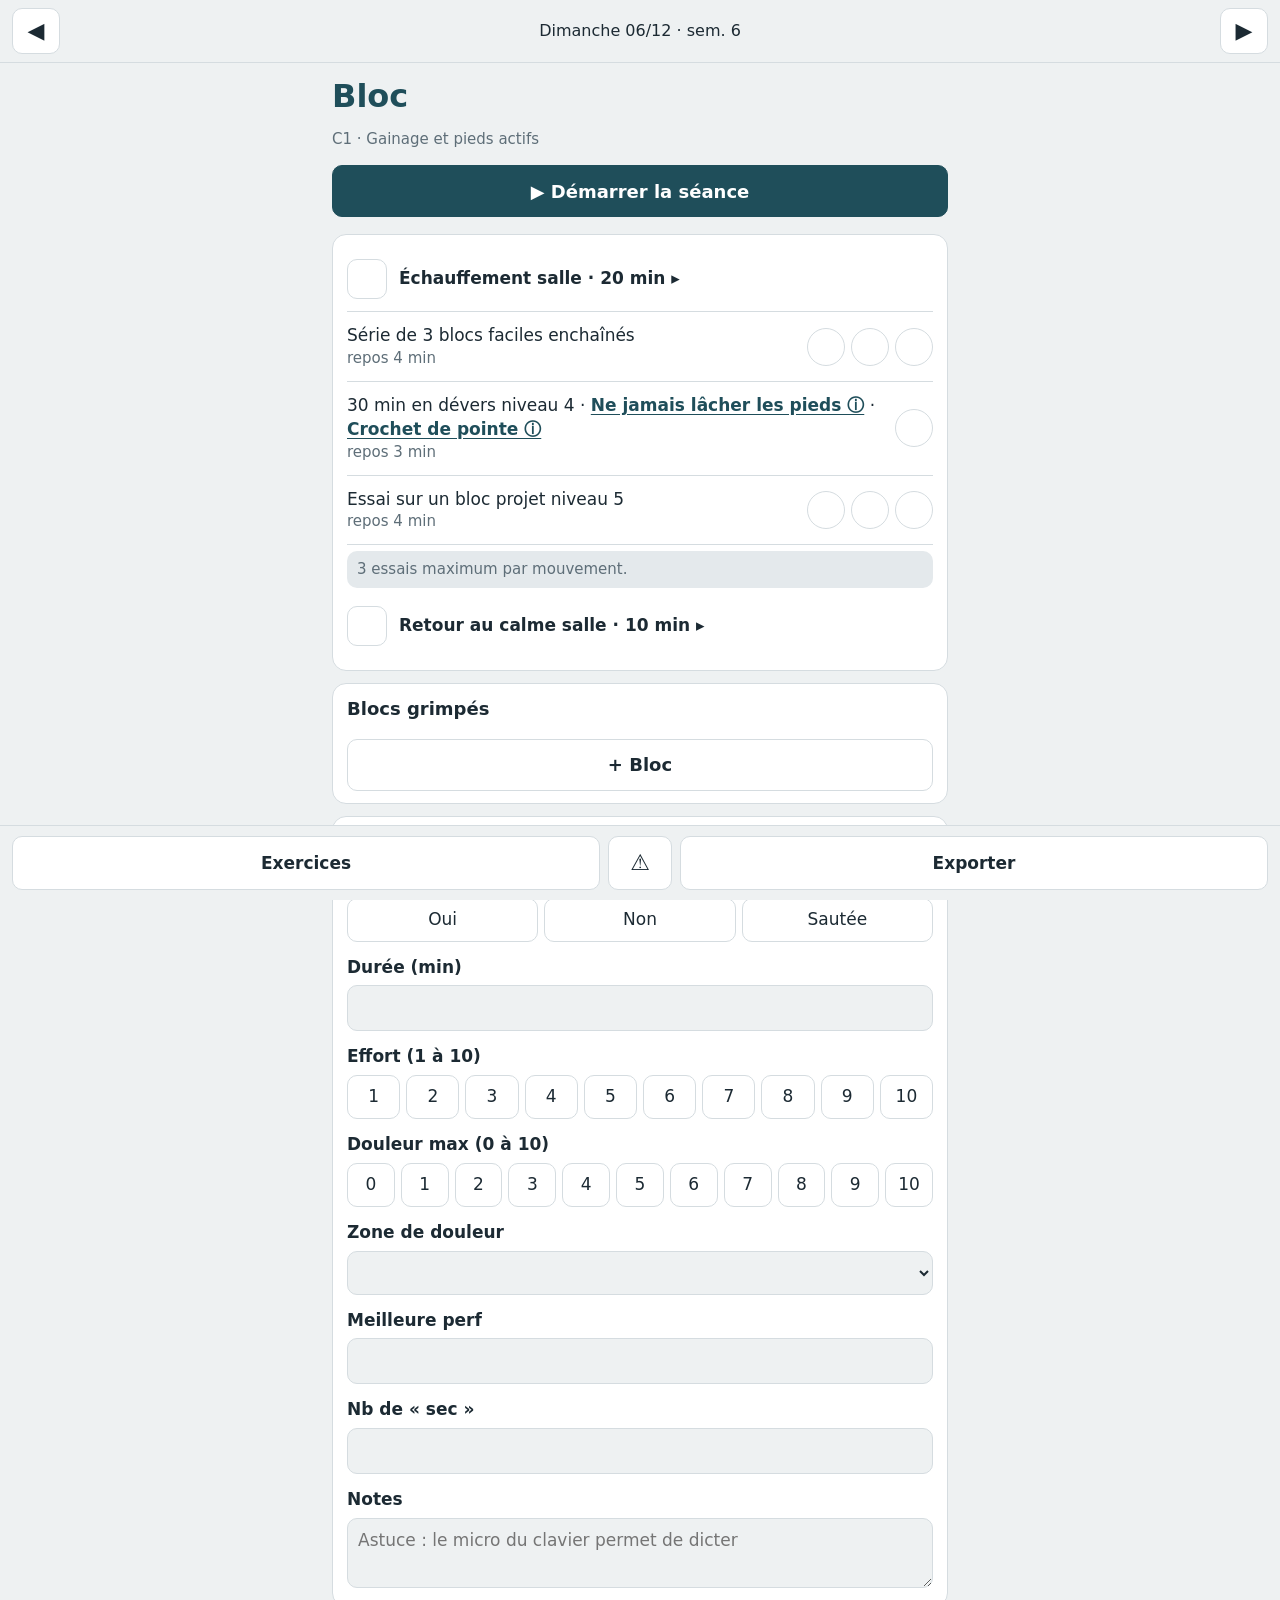
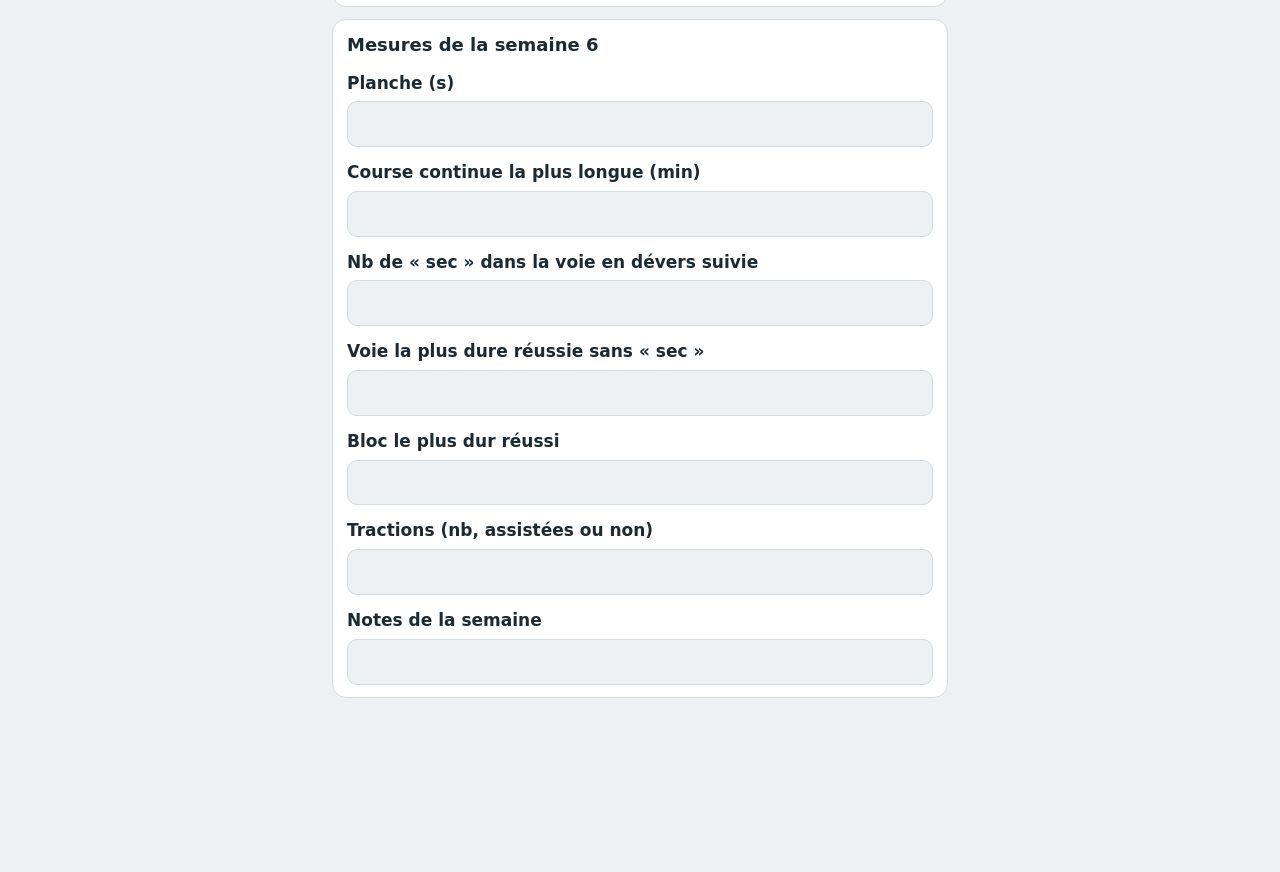
==== index.html @ aac0de54 "Add files via upload" ====
<!DOCTYPE html>
<html lang="fr">
<head>
<meta charset="utf-8">
<meta name="viewport" content="width=device-width, initial-scale=1, viewport-fit=cover">
<meta name="apple-mobile-web-app-capable" content="yes">
<meta name="apple-mobile-web-app-status-bar-style" content="default">
<meta name="apple-mobile-web-app-title" content="Escalade">
<title>Escalade</title>
<style>
/* ================= Couleurs (modifiables ici) ================= */
:root {
  --fond:#EEF1F2; --carte:#FFFFFF; --texte:#1C2A33; --doux:#5E6E78;
  --marque:#1F4E5A;   /* bleu-vert de l'Excel */
  --prise:#F2C200;    /* jaune « prise » : ce qui est fait */
  --alerte:#C0392B; --orange:#D9822B; --bord:#D5DCE0; --info:#E4E9EC;
}
@media (prefers-color-scheme: dark) {
  :root { --fond:#141B20; --carte:#1E282F; --texte:#E6ECEF; --doux:#9AAAB3;
          --marque:#6FB3C2; --bord:#33424B; --info:#26323A; }
}
* { box-sizing:border-box; -webkit-tap-highlight-color:transparent; }
body { margin:0; font-family:-apple-system, system-ui, sans-serif; font-size:17px; line-height:1.4;
       background:var(--fond); color:var(--texte);
       padding:env(safe-area-inset-top) 0 calc(150px + env(safe-area-inset-bottom)); }
button { font:inherit; color:var(--texte); background:var(--carte); border:1px solid var(--bord); border-radius:10px; }
header { position:sticky; top:0; z-index:5; background:var(--fond); display:flex; align-items:center; gap:8px;
         padding:8px 12px; border-bottom:1px solid var(--bord); }
header button { font-size:22px; width:48px; height:46px; }
#titre-date { flex:1; border:none; background:none; font-size:16px; }
main { padding:12px; max-width:640px; margin:auto; }
h1 { font-size:32px; line-height:1.1; margin:4px 0 2px; color:var(--marque); }
h2 { font-size:18px; margin:0 0 8px; }
.phase, .petit { color:var(--doux); font-size:15px; }
.carte { background:var(--carte); border:1px solid var(--bord); border-radius:14px; padding:12px 14px; margin-bottom:12px; }
.gros { width:100%; height:52px; font-weight:700; font-size:18px; }
.gros.go { background:var(--marque); color:#fff; border-color:var(--marque); }

/* ---- Lignes de la séance ---- */
.ligne { display:flex; gap:12px; align-items:center; padding:12px 0; border-bottom:1px solid var(--bord); }
.ligne:last-child { border-bottom:none; }
.ligne .txt { flex:1; }
.ligne.finie .txt { color:var(--doux); }
.ligne.info { display:block; background:var(--info); border:none; border-radius:10px; padding:8px 10px; margin:6px 0; font-size:15px; color:var(--doux); }
.case { width:40px; height:40px; flex:none; font-size:22px; font-weight:700; color:transparent; }
.case.ok, .rond.ok { background:var(--prise); border-color:var(--prise); color:#1C2A33; }
.ronds { display:flex; flex-wrap:wrap; gap:6px; justify-content:flex-end; max-width:50%; }
.rond { width:38px; height:38px; border-radius:50%; flex:none; }
.lien { border:none; background:none; padding:0; text-align:left; font-weight:600; color:var(--texte); }
.exo { border:none; background:none; padding:0; color:var(--marque); font-weight:600; text-decoration:underline; text-underline-offset:3px; }
.explic, .detail { background:var(--info); border-radius:10px; padding:8px 10px; margin-top:8px; font-size:15px; }
.compteur { display:flex; gap:8px; align-items:center; }
.compteur button { width:48px; height:44px; font-size:22px; }
.compteur input, .compteur span { text-align:center; width:70px; }

/* ---- Champs ---- */
label.champ { display:block; font-weight:600; margin:14px 0 6px; }
input[type=text], input[type=number], select, textarea {
  width:100%; font:inherit; padding:10px; border-radius:10px; border:1px solid var(--bord); background:var(--fond); color:var(--texte); }
textarea { min-height:70px; }
.choix { display:flex; flex-wrap:wrap; gap:6px; }
.choix button { min-width:44px; height:44px; flex:1 0 44px; padding:0 8px; }
button.choisi { background:var(--prise); border-color:var(--prise); color:#1C2A33; font-weight:700; }
.alerte { color:#fff; background:var(--alerte); border-radius:10px; padding:10px; margin-top:10px; }
.voie { display:flex; justify-content:space-between; align-items:center; padding:8px 0; border-bottom:1px solid var(--bord); }
.voie button { width:40px; height:36px; }

/* ---- Minuteur et barre du bas ---- */
#minuteur { position:fixed; left:12px; right:12px; bottom:calc(76px + env(safe-area-inset-bottom)); z-index:6;
            display:none; align-items:center; gap:8px; padding:8px 10px; border-radius:14px;
            background:var(--marque); color:#fff; font-weight:700; }
#minuteur span { flex:1; font-size:24px; font-variant-numeric:tabular-nums; }
#minuteur button { height:42px; padding:0 12px; }
#minuteur.fini { background:var(--prise); color:#1C2A33; }
nav { position:fixed; bottom:0; left:0; right:0; z-index:6; display:flex; gap:8px;
      padding:10px 12px calc(10px + env(safe-area-inset-bottom)); background:var(--fond); border-top:1px solid var(--bord); }
nav button { flex:1; height:54px; font-weight:600; line-height:1.1; }
nav small { display:block; font-weight:400; font-size:12px; color:var(--doux); }
nav small.retard { color:var(--orange); font-weight:700; }
#btn-douleur { flex:0 0 64px; font-size:22px; }

/* ---- Fenêtre douleur ---- */
#fond-modal { position:fixed; inset:0; z-index:10; background:rgba(0,0,0,.45); display:none; align-items:flex-end; }
#fond-modal .carte { width:100%; margin:0; border-radius:16px 16px 0 0; padding-bottom:calc(16px + env(safe-area-inset-bottom)); max-height:85vh; overflow:auto; }
.cat { color:var(--marque); font-size:20px; margin:18px 0 4px; }
details { border-bottom:1px solid var(--bord); padding:10px 0; }
summary { font-weight:600; }
</style>
</head>
<body>

<header>
  <button id="prec" aria-label="Séance précédente">◀</button>
  <button id="titre-date" title="Revenir à aujourd'hui"></button>
  <button id="suiv" aria-label="Séance suivante">▶</button>
</header>

<main id="ecran"></main>

<div id="minuteur"><span id="minuteur-temps"></span>
  <button id="minuteur-plus">+30 s</button><button id="minuteur-stop">Stop</button></div>

<nav>
  <button id="btn-vue">Exercices</button>
  <button id="btn-douleur" aria-label="Signaler une douleur">⚠</button>
  <button id="btn-export">Exporter<small id="info-export"></small></button>
</nav>

<div id="fond-modal"><div class="carte" id="modal"></div></div>

<script src="data.js"></script>
<script>
// =====================================================================
// RÉGLAGES (modifiables)
// =====================================================================
const REPOS_DEFAUT = { Voie: 300, Bloc: 180, Maison: 90 };          // secondes, si la ligne n'indique rien
const COTATIONS = { Voie: ["3","4","4c","5a","5b","5c","6a","6b","6c"],
                    Bloc: ["2","3","4","5","6","7"] };
const JOURS = ["Lundi","Mardi","Mercredi","Jeudi","Vendredi","Samedi","Dimanche"];

// =====================================================================
// OUTILS
// =====================================================================
const $ = id => document.getElementById(id);
const esc = t => String(t ?? "").replace(/&/g,"&amp;").replace(/</g,"&lt;").replace(/"/g,"&quot;");
const vide = v => v === undefined || v === null || v === "";

function dateSeance(s) {   // date de début + (semaine - 1) × 7 jours + jour
  const d = new Date(DATE_DEBUT + "T12:00:00");
  d.setDate(d.getDate() + (s.semaine - 1) * 7 + JOURS.indexOf(s.jour));
  return d;
}
const cle = s => `seance-${s.semaine}-${s.jour}-${s.activite}`;
const lire = s => JSON.parse(localStorage.getItem(cle(s)) || "{}");
const ecrire = (s, d) => localStorage.setItem(cle(s), JSON.stringify(d));
const lireMesures = sem => JSON.parse(localStorage.getItem("mesures-" + sem) || "{}");
const ecrireMesures = (sem, m) => localStorage.setItem("mesures-" + sem, JSON.stringify(m));

function indexAujourdhui() {   // séance du jour, sinon la prochaine
  const auj = new Date(); auj.setHours(0,0,0,0);
  const i = SEANCES.findIndex(s => dateSeance(s) >= auj);
  return i === -1 ? SEANCES.length - 1 : i;
}

// Découpe le contenu : une ligne = un élément (voir l'onglet Mode d'emploi de l'Excel)
function analyser(contenu) {
  return contenu.split("\n").map(l => l.trim()).filter(Boolean).map(l => {
    if (l.startsWith(">")) return { type: "routine", nom: l.slice(1).trim() };
    if (l.startsWith("!")) return { type: "info", texte: l.slice(1).trim() };
    let n = 1, repos = null;
    const m = l.match(/^(\d+)\s*[×x]\s*/);
    if (m) { n = Number(m[1]); l = l.slice(m[0].length); }
    const r = l.match(/\(repos\s+(\d+)\s*(min|s)\)/);
    if (r) { repos = Number(r[1]) * (r[2] === "min" ? 60 : 1); l = l.replace(r[0], "").trim(); }
    return { type: "action", texte: l, n, repos };
  });
}

// Remplace « Nom d'exercice » par un lien vers son explication
function lier(texte, i) {
  return esc(texte).replace(/«\s*(.+?)\s*»/g, (tout, nom) => {
    const k = EXERCICES.findIndex(x => x.nom.toLowerCase() === nom.toLowerCase());
    return k === -1 ? tout : `<button class="exo" data-exo="${k}" data-ligne="${i}">${esc(EXERCICES[k].nom)} ⓘ</button>`;
  });
}

// =====================================================================
// RELEVÉ VOIE PAR VOIE : valeurs calculées automatiquement
// =====================================================================
const rang = (act, cot) => COTATIONS[act].indexOf(cot);
function autoPerf(d, act) {           // voie ou bloc le plus dur réussi
  const ok = (d.voies || []).filter(v => v.res === "Enchaînée" || v.res === "Réussi");
  if (!ok.length) return "";
  ok.sort((a, b) => rang(act, b.cot) - rang(act, a.cot) || (b.profil === "Dévers") - (a.profil === "Dévers"));
  return ok[0].cot + (ok[0].profil === "Dévers" ? " dévers" : "");
}
function autoSec(d) {                 // nb de « sec » sur la voie en dévers la plus dure
  const dev = (d.voies || []).filter(v => v.profil === "Dévers" && v.res !== "Pas finie");
  if (!dev.length) return "";
  const max = Math.max(...dev.map(v => rang("Voie", v.cot)));
  return Math.min(...dev.filter(v => rang("Voie", v.cot) === max).map(v => v.res === "Enchaînée" ? 0 : v.sec));
}
const perfFinale = (d, act) => vide(d.perf) ? (COTATIONS[act] ? autoPerf(d, act) : "") : d.perf;
const secFinal = d => vide(d.sec) ? autoSec(d) : d.sec;

// =====================================================================
// ÉTAT DE L'ÉCRAN
// =====================================================================
let index = indexAujourdhui();
let vue = "seance";
let ouverts = new Set();      // explications et détails dépliés
let formVoie = null;          // formulaire « + Voie » en cours
let formDouleur = null;       // fenêtre douleur en cours

// =====================================================================
// ÉCRAN SÉANCE
// =====================================================================
function afficherSeance() {
  const s = SEANCES[index], d = lire(s), act = s.activite;
  $("titre-date").textContent =
    `${s.jour} ${dateSeance(s).toLocaleDateString("fr-BE", {day:"2-digit", month:"2-digit"})} · sem. ${s.semaine}`;
  const elements = analyser(s.contenu);
  let h = `<h1>${esc(act)}</h1><p class="phase">${esc(s.phase)}</p>`;

  // --- Démarrer / Terminer ---
  if (!d.debut) h += `<button class="gros go" data-action="demarrer">▶ Démarrer la séance</button><p></p>`;
  else if (!d.fin) h += `<div class="carte"><b>En cours</b> · <span id="chrono">${minutes(d.debut)} min</span>
                         <p></p><button class="gros go" data-action="terminer">■ Terminer la séance</button></div>`;
  else h += `<p class="petit">Terminée · ${d.duree} min · <button class="lien" data-action="reprendre">reprendre</button></p>`;

  // --- Programme ---
  h += `<div class="carte">`;
  elements.forEach((e, i) => {
    if (e.type === "info") h += `<div class="ligne info">${lier(e.texte, i)}${explication(i)}</div>`;
    if (e.type === "routine") {
      const ok = (d.routines || {})[i];
      const etapes = ROUTINES.filter(r => r.routine === e.nom);
      const durees = etapes.map(r => r.duree).filter(x => x && x !== "—");
      const total = durees.every(x => /^\d+ min$/.test(x)) ? durees.reduce((t, x) => t + parseInt(x), 0) + " min" : durees.join(" + ");
      const duree = durees.length ? total : "";
      h += `<div class="ligne ${ok ? "finie" : ""}">
              <button class="case ${ok ? "ok" : ""}" data-routine="${i}">✓</button>
              <div class="txt"><button class="lien" data-detail="${i}">${esc(e.nom)}${duree ? " · " + esc(duree) : ""} ▸</button>
              ${ouverts.has("d" + i) ? `<div class="detail">${etapes.map(r =>
                  `<p><b>${esc(r.etape)}</b>${r.duree && r.duree !== "—" ? " (" + esc(r.duree) + ")" : ""} : ${esc(r.quoi)}</p>`).join("")}</div>` : ""}
              </div></div>`;
    }
    if (e.type === "action") {
      const c = (d.compteurs || {})[i] || 0;
      const repos = e.repos ?? REPOS_DEFAUT[act] ?? 0;
      const marques = e.n <= 10
        ? Array.from({length: e.n}, (_, k) => `<button class="rond ${k < c ? "ok" : ""}" data-rond="${i}" data-k="${k}">${k < c ? "✓" : ""}</button>`).join("")
        : `<div class="compteur"><button data-cpt="${i}" data-pas="-1">−</button><span>${c}/${e.n}</span><button data-cpt="${i}" data-pas="1">+</button></div>`;
      h += `<div class="ligne ${c >= e.n ? "finie" : ""}" data-action-ligne="${i}">
              <div class="txt">${lier(e.texte, i)}${repos ? `<div class="petit">repos ${duree(repos)}</div>` : ""}${explication(i)}</div>
              <div class="ronds">${marques}</div></div>`;
    }
  });
  h += `</div>`;

  // --- Relevé voie par voie (voie et bloc) ---
  if (COTATIONS[act]) h += carteVoies(d, act);

  // --- Fin de séance ---
  h += carteBilan(d, act);

  // --- Mesures de la semaine (sur la dernière séance de la semaine) ---
  const derniere = SEANCES.map(x => x.semaine).lastIndexOf(s.semaine);
  if (derniere === index) h += carteMesures(s.semaine);

  $("ecran").innerHTML = h;
}

const minutes = debut => Math.round((Date.now() - debut) / 60000);
const duree = sec => sec >= 60 ? `${Math.round(sec / 6) / 10} min`.replace(".", ",") : `${sec} s`;
function explication(i) {
  const k = [...ouverts].find(o => o.startsWith(`e${i}-`));
  if (!k) return "";
  const x = EXERCICES[Number(k.split("-")[1])];
  return `<div class="explic"><b>${esc(x.nom)}</b> : ${esc(x.comment)}<br><span class="petit">${esc(x.cle)}</span></div>`;
}

function carteVoies(d, act) {
  const mot = act === "Voie" ? "voie" : "bloc";
  let h = `<div class="carte"><h2>${act === "Voie" ? "Voies" : "Blocs"} grimpé${act === "Voie" ? "e" : ""}s</h2>`;
  (d.voies || []).forEach((v, k) => {
    const res = v.res === "Avec sec" ? `${v.sec} « sec »` : v.res;
    h += `<div class="voie"><span><b>${esc(v.cot)}</b> · ${v.profil} · ${res}</span><button data-suppr="${k}">✕</button></div>`;
  });
  if (!formVoie) return h + `<p></p><button class="gros" data-form="ouvrir">+ ${mot[0].toUpperCase() + mot.slice(1)}</button></div>`;
  const f = formVoie;
  const choix = (champ, liste) => `<div class="choix">${liste.map(v =>
      `<button data-form="${champ}" data-valeur="${v}" class="${f[champ] === v ? "choisi" : ""}">${v}</button>`).join("")}</div>`;
  h += `<label class="champ">Cotation</label>${choix("cot", COTATIONS[act])}
        <label class="champ">Profil</label>${choix("profil", ["Vertical", "Dévers"])}
        <label class="champ">Résultat</label>${choix("res", act === "Voie" ? ["Enchaînée", "Avec sec", "Pas finie"] : ["Réussi", "Pas réussi"])}
        ${f.res === "Avec sec" ? `<label class="champ">Nombre de « sec »</label><div class="compteur">
           <button data-form="sec" data-pas="-1">−</button><span>${f.sec}</span><button data-form="sec" data-pas="1">+</button></div>` : ""}
        <p></p><div class="choix"><button data-form="annuler">Annuler</button>
        <button data-form="ajouter" class="choisi" ${f.cot && f.res ? "" : "disabled"}>Ajouter</button></div></div>`;
  return h;
}

function carteBilan(d, act) {
  const bouton = (champ, v) => `<button data-valeur="${v}" class="${String(d[champ]) === String(v) ? "choisi" : ""}">${v}</button>`;
  const serie = (a, b) => Array.from({length: b - a + 1}, (_, k) => a + k);
  const ap = COTATIONS[act] ? autoPerf(d, act) : "", as = autoSec(d);
  return `<div class="carte" id="bilan"><h2>Fin de séance</h2>
    <label class="champ">Fait ?</label>
    <div class="choix" data-champ="fait">${["Oui","Non","Sautée"].map(v => bouton("fait", v)).join("")}</div>
    <label class="champ">Durée (min)</label>
    <input type="number" inputmode="numeric" data-champ="duree" value="${esc(d.duree)}">
    <label class="champ">Effort (1 à 10)</label>
    <div class="choix" data-champ="effort">${serie(1,10).map(v => bouton("effort", v)).join("")}</div>
    <label class="champ">Douleur max (0 à 10)</label>
    ${(d.douleurs || []).length ? `<p class="petit">Signalé : ${d.douleurs.map(x => `${esc(x.zone)} ${x.niv} (${x.heure})`).join(", ")}</p>` : ""}
    <div class="choix" data-champ="douleur">${serie(0,10).map(v => bouton("douleur", v)).join("")}</div>
    ${Number(d.douleur) >= 5 ? `<div class="alerte">Douleur à 5 ou plus : arrête l'exercice. Repos, glace, et consulte si ça dure.</div>` : ""}
    <label class="champ">Zone de douleur</label>
    <select data-champ="zone"><option value=""></option>${ZONES.map(z => `<option ${d.zone === z ? "selected" : ""}>${esc(z)}</option>`).join("")}</select>
    <label class="champ">Meilleure perf</label>
    <input type="text" data-champ="perf" value="${esc(d.perf)}" placeholder="${ap ? "Auto : " + esc(ap) : ""}">
    <label class="champ">Nb de « sec »</label>
    <input type="number" inputmode="numeric" data-champ="sec" value="${esc(d.sec)}" placeholder="${as !== "" ? "Auto : " + as : ""}">
    <label class="champ">Notes</label>
    <textarea data-champ="notes" placeholder="Astuce : le micro du clavier permet de dicter">${esc(d.notes)}</textarea></div>`;
}

// Valeurs automatiques de la semaine, à partir des relevés voie par voie
function autoSemaine(sem) {
  const voies = [], blocs = [];
  SEANCES.forEach(s => { if (s.semaine !== sem) return;
    const d = lire(s); if (s.activite === "Voie") voies.push(d); if (s.activite === "Bloc") blocs.push(d); });
  const meilleur = (liste, act, filtre) => {
    const ok = liste.flatMap(d => d.voies || []).filter(filtre);
    if (!ok.length) return "";
    ok.sort((a, b) => rang(act, b.cot) - rang(act, a.cot)); return ok[0].cot + (ok[0].profil === "Dévers" ? " dévers" : "");
  };
  const secs = voies.map(autoSec).filter(x => x !== "");
  return { sec: secs.length ? Math.min(...secs) : "",
           voie: meilleur(voies, "Voie", v => v.res === "Enchaînée"),
           bloc: meilleur(blocs, "Bloc", v => v.res === "Réussi") };
}
const CHAMPS_MESURES = [["planche","Planche (s)","number"],["course","Course continue la plus longue (min)","number"],
  ["sec","Nb de « sec » dans la voie en dévers suivie","number"],["voie","Voie la plus dure réussie sans « sec »","text"],
  ["bloc","Bloc le plus dur réussi","text"],["tractions","Tractions (nb, assistées ou non)","text"],["notes","Notes de la semaine","text"]];
function carteMesures(sem) {
  const m = lireMesures(sem), a = autoSemaine(sem);
  return `<div class="carte"><h2>Mesures de la semaine ${sem}</h2>` + CHAMPS_MESURES.map(([c, lab, type]) =>
    `<label class="champ">${lab}</label><input type="${type}" ${type === "number" ? 'inputmode="numeric"' : ""}
      data-mesure="${c}" value="${esc(m[c])}" placeholder="${!vide(a[c]) ? "Auto : " + esc(a[c]) : ""}">`).join("") + `</div>`;
}

// =====================================================================
// ACTIONS SUR L'ÉCRAN SÉANCE (un seul écouteur pour tous les boutons)
// =====================================================================
function modifier(fn) { const s = SEANCES[index], d = lire(s); fn(d); ecrire(s, d); afficher(false); }

$("ecran").addEventListener("click", e => {
  const b = e.target.closest("button"), t = b ? b.dataset : {};
  if (b && t.exo !== undefined) {                                   // explication : 1 appui ouvre, 2e ferme
    const k = `e${t.ligne}-${t.exo}`, etaitOuvert = ouverts.has(k);
    [...ouverts].filter(o => o.startsWith(`e${t.ligne}-`)).forEach(o => ouverts.delete(o));
    if (!etaitOuvert) ouverts.add(k);
    return afficher(false);
  }
  if (b && t.detail !== undefined) { ouverts.has("d" + t.detail) ? ouverts.delete("d" + t.detail) : ouverts.add("d" + t.detail); return afficher(false); }
  if (b && t.routine !== undefined) return modifier(d => { d.routines = d.routines || {}; d.routines[t.routine] = !d.routines[t.routine]; });
  if (b && t.rond !== undefined) return compter(Number(t.rond), Number(t.k) < ((lire(SEANCES[index]).compteurs || {})[t.rond] || 0) ? Number(t.k) : Number(t.k) + 1);
  if (b && t.cpt !== undefined) return compter(Number(t.cpt), ((lire(SEANCES[index]).compteurs || {})[t.cpt] || 0) + Number(t.pas));
  if (b && t.action === "demarrer") { modifier(d => { d.debut = Date.now(); delete d.fin; }); return garderEcran(); }
  if (b && t.action === "terminer") {
    modifier(d => { d.fin = Date.now(); d.duree = Math.max(1, Math.round((d.fin - d.debut) / 60000)); d.fait = "Oui"; });
    libererEcran(); return $("bilan").scrollIntoView({behavior: "smooth"});
  }
  if (b && t.action === "reprendre") { modifier(d => { delete d.fin; }); return garderEcran(); }
  if (b && t.form) return actionFormVoie(t);
  if (b && t.suppr !== undefined) { if (confirm("Supprimer cette ligne ?")) modifier(d => d.voies.splice(Number(t.suppr), 1)); return; }
  if (b && t.valeur !== undefined && b.parentElement.dataset.champ) {             // Fait / Effort / Douleur
    const champ = b.parentElement.dataset.champ, v = isNaN(t.valeur) ? t.valeur : Number(t.valeur);
    return modifier(d => { d[champ] = d[champ] === v ? null : v; });             // 2e appui = effacer
  }
  // Appui n'importe où sur une ligne d'action = un passage de plus
  const ligne = e.target.closest("[data-action-ligne]");
  if (ligne && !b) { const i = Number(ligne.dataset.actionLigne); compter(i, ((lire(SEANCES[index]).compteurs || {})[i] || 0) + 1); }
});

function compter(i, nouveau) {
  const s = SEANCES[index], e = analyser(s.contenu)[i];
  const avant = (lire(s).compteurs || {})[i] || 0;
  nouveau = Math.max(0, Math.min(e.n, nouveau));
  modifier(d => { d.compteurs = d.compteurs || {}; d.compteurs[i] = nouveau; });
  const repos = e.repos ?? REPOS_DEFAUT[s.activite] ?? 0;
  if (nouveau > avant && repos > 0) lancerRepos(repos);                         // minuteur automatique
}

function actionFormVoie(t) {
  const act = SEANCES[index].activite;
  if (t.form === "ouvrir") { const der = (lire(SEANCES[index]).voies || []).slice(-1)[0];
    formVoie = { cot: der ? der.cot : "", profil: der ? der.profil : "Vertical", res: "", sec: 1 }; }
  else if (t.form === "annuler") formVoie = null;
  else if (t.form === "sec") formVoie.sec = Math.max(1, formVoie.sec + Number(t.pas));
  else if (t.form === "ajouter") {
    const v = { ...formVoie }; if (v.res !== "Avec sec") delete v.sec;
    formVoie = null; return modifier(d => { d.voies = d.voies || []; d.voies.push(v); });
  } else formVoie[t.form] = t.valeur;
  afficher(false);
}

// Champs texte et nombres : enregistrés pendant la frappe
function surSaisie(e) {
  const t = e.target, val = t.type === "number" && t.value !== "" ? Number(t.value) : t.value;
  if (t.dataset.champ) { const s = SEANCES[index], d = lire(s); d[t.dataset.champ] = val; ecrire(s, d); }
  if (t.dataset.mesure) { const sem = SEANCES[index].semaine, m = lireMesures(sem); m[t.dataset.mesure] = val; ecrireMesures(sem, m); }
}
$("ecran").addEventListener("input", surSaisie);
$("ecran").addEventListener("change", surSaisie);

// =====================================================================
// MINUTEUR DE REPOS
// =====================================================================
let finRepos = 0, tic = null, audio = null;
document.addEventListener("pointerdown", () => {           // l'iPhone n'autorise le son qu'après un appui
  if (!audio) { try { audio = new AudioContext(); } catch {} }
  if (audio && audio.state === "suspended") audio.resume();
}, true);
function bip() {
  if (!audio) return;
  [0, .3, .6].forEach(t => { const o = audio.createOscillator(), g = audio.createGain();
    o.frequency.value = 880; o.connect(g); g.connect(audio.destination);
    g.gain.setValueAtTime(.3, audio.currentTime + t); o.start(audio.currentTime + t); o.stop(audio.currentTime + t + .18); });
}
function lancerRepos(sec) { finRepos = Date.now() + sec * 1000; clearInterval(tic); tic = setInterval(majRepos, 250); majRepos(); }
function majRepos() {
  const m = $("minuteur"), reste = Math.ceil((finRepos - Date.now()) / 1000);
  m.style.display = "flex";
  if (reste > 0) { m.classList.remove("fini");
    $("minuteur-temps").textContent = `Repos ${Math.floor(reste / 60)}:${String(reste % 60).padStart(2, "0")}`; return; }
  clearInterval(tic); bip(); m.classList.add("fini"); $("minuteur-temps").textContent = "Repos terminé ✓";
  setTimeout(() => { if (Date.now() >= finRepos) m.style.display = "none"; }, 5000);
}
$("minuteur-plus").onclick = () => { finRepos = Math.max(finRepos, Date.now()) + 30000; clearInterval(tic); tic = setInterval(majRepos, 250); majRepos(); };
$("minuteur-stop").onclick = () => { clearInterval(tic); finRepos = 0; $("minuteur").style.display = "none"; };

// Écran allumé pendant une séance démarrée (si l'iPhone le permet)
let verrou = null;
async function garderEcran() { try { verrou = await navigator.wakeLock.request("screen"); } catch {} }
function libererEcran() { if (verrou) verrou.release(); verrou = null; }
document.addEventListener("visibilitychange", () => {
  const d = lire(SEANCES[index]);
  if (document.visibilityState === "visible" && d.debut && !d.fin) garderEcran();
});
setInterval(() => { const c = $("chrono"), d = lire(SEANCES[index]); if (c && d.debut) c.textContent = minutes(d.debut) + " min"; }, 20000);

// =====================================================================
// SIGNALER UNE DOULEUR (bouton ⚠)
// =====================================================================
function afficherDouleur() {
  const f = formDouleur;
  const choix = (champ, liste) => `<div class="choix">${liste.map(v =>
      `<button data-d="${champ}" data-valeur="${v}" class="${String(f[champ]) === String(v) ? "choisi" : ""}">${v}</button>`).join("")}</div>`;
  $("modal").innerHTML = `<h2>Signaler une douleur</h2><p class="petit">Séance : ${esc(SEANCES[index].jour)} ${esc(SEANCES[index].activite)}</p>
    <label class="champ">Zone</label>${choix("zone", ZONES.filter(z => z !== "Aucune"))}
    <label class="champ">Niveau</label>${choix("niv", Array.from({length: 10}, (_, k) => k + 1))}
    ${f.niv >= 5 ? `<div class="alerte">5 ou plus : arrête l'exercice maintenant.</div>` : ""}
    <p></p><div class="choix"><button data-d="annuler">Annuler</button>
    <button data-d="ok" class="choisi" ${f.zone && f.niv ? "" : "disabled"}>Enregistrer</button></div>`;
  $("fond-modal").style.display = "flex";
}
$("btn-douleur").onclick = () => { formDouleur = {}; afficherDouleur(); };
$("modal").addEventListener("click", e => {
  const b = e.target.closest("button"); if (!b) return;
  const t = b.dataset;
  if (t.d === "annuler") { $("fond-modal").style.display = "none"; return; }
  if (t.d === "ok") {
    const { zone, niv } = formDouleur;
    $("fond-modal").style.display = "none";
    return modifier(d => {
      d.douleurs = d.douleurs || [];
      d.douleurs.push({ zone, niv, heure: new Date().toLocaleTimeString("fr-BE", {hour: "2-digit", minute: "2-digit"}) });
      if (niv >= (Number(d.douleur) || 0)) { d.douleur = niv; d.zone = zone; }      // garde la plus forte
    });
  }
  formDouleur[t.d] = isNaN(t.valeur) ? t.valeur : Number(t.valeur);
  afficherDouleur();
});

// =====================================================================
// ÉCRAN EXERCICES (+ sauvegarde)
// =====================================================================
function afficherExercices() {
  $("titre-date").textContent = "Exercices et routines";
  let h = "", cat = "";
  for (const r of ROUTINES) {
    if (r.routine !== cat) { cat = r.routine; h += `<h2 class="cat">${esc(cat)}</h2>`; }
    h += `<details><summary>${esc(r.etape)}${r.duree ? " · " + esc(r.duree) : ""}</summary><p>${esc(r.quoi)}</p></details>`;
  }
  for (const x of EXERCICES) {
    if (x.categorie !== cat) { cat = x.categorie; h += `<h2 class="cat">${esc(cat)}</h2>`; }
    h += `<details><summary>${esc(x.nom)}</summary><p>${esc(x.comment)}</p>
          <p class="petit">${esc(x.cle)}${x.depuis ? " · à partir de : " + esc(x.depuis) : ""}</p></details>`;
  }
  $("ecran").innerHTML = `<div class="carte">${h}</div>
    <div class="carte"><h2>Sauvegarde</h2>
    <p class="petit">Pour récupérer tes saisies (nouveau téléphone, app réinstallée) : choisis un fichier
    <b>sauvegarde-escalade-….json</b> créé par Exporter.</p>
    <button class="gros" onclick="$('fichier').click()">Restaurer une sauvegarde</button>
    <input type="file" id="fichier" accept=".json,application/json" hidden></div>`;
  $("fichier").onchange = restaurer;
}

// =====================================================================
// EXPORT : journal (Excel H à O), mesures (Excel C à I) et sauvegarde complète
// =====================================================================
function exporter() {
  const champ = v => typeof v === "number" ? v : `"${String(v ?? "").replace(/"/g, '""')}"`;
  const csv = lignes => "\uFEFF" + lignes.map(l => l.map(champ).join(";")).join("\r\n");
  const journal = [["Semaine","Jour","Activité","Fait ?","Durée (min)","Effort (1-10)","Douleur max (0-10)",
                    "Zone de douleur","Meilleure perf","Nb de « sec »","Notes"]];
  SEANCES.forEach(s => {
    const d = lire(s);
    const notes = [d.notes,
      (d.voies || []).length ? "Relevé : " + d.voies.map(v => `${v.cot} ${v.profil === "Dévers" ? "D" : "V"} ${v.res === "Avec sec" ? v.sec + " sec" : v.res}`).join(", ") : "",
      (d.douleurs || []).length ? "Douleurs : " + d.douleurs.map(x => `${x.zone} ${x.niv} (${x.heure})`).join(", ") : ""
    ].filter(Boolean).join(" | ");
    journal.push([s.semaine, s.jour, s.activite, d.fait, d.duree, d.effort, d.douleur, d.zone, perfFinale(d, s.activite), secFinal(d), notes]);
  });
  const derniere = Math.max(...SEANCES.map(s => s.semaine));
  const mesures = [["Semaine", ...CHAMPS_MESURES.map(c => c[1])]];
  for (let sem = 1; sem <= derniere; sem++) {
    const m = lireMesures(sem), a = autoSemaine(sem);
    mesures.push([sem, ...CHAMPS_MESURES.map(([c]) => vide(m[c]) ? (a[c] ?? "") : m[c])]);
  }
  const sauvegarde = {};
  Object.keys(localStorage).filter(k => /^(seance|mesures)-/.test(k)).forEach(k => sauvegarde[k] = localStorage.getItem(k));

  const jour = new Date().toISOString().slice(0, 10);
  const fichiers = [new File([csv(journal)], `journal-escalade-${jour}.csv`, {type: "text/csv"}),
                    new File([csv(mesures)], `mesures-escalade-${jour}.csv`, {type: "text/csv"}),
                    new File([JSON.stringify(sauvegarde)], `sauvegarde-escalade-${jour}.json`, {type: "application/json"})];
  localStorage.setItem("dernier-export", Date.now());
  infoExport();
  if (navigator.canShare && navigator.canShare({files: fichiers})) navigator.share({files: fichiers}).catch(() => {});
  else fichiers.forEach(f => { const a = document.createElement("a"); a.href = URL.createObjectURL(f); a.download = f.name; a.click(); });
}

function restaurer(e) {
  const f = e.target.files[0]; if (!f) return;
  f.text().then(t => {
    const donnees = JSON.parse(t);
    if (!confirm(`Restaurer ${Object.keys(donnees).length} éléments ? Les saisies actuelles de ces séances seront remplacées.`)) return;
    Object.entries(donnees).forEach(([k, v]) => localStorage.setItem(k, v));
    alert("Sauvegarde restaurée."); vue = "seance"; afficher();
  }).catch(() => alert("Ce fichier n'est pas une sauvegarde valide."));
}

// Rappel : depuis quand le dernier export ?
function infoExport() {
  const t = Number(localStorage.getItem("dernier-export")), el = $("info-export");
  const saisies = Object.keys(localStorage).some(k => k.startsWith("seance-"));
  const jours = t ? Math.floor((Date.now() - t) / 86400000) : null;
  el.textContent = t ? (jours === 0 ? "aujourd'hui" : `il y a ${jours} j`) : (saisies ? "jamais" : "");
  el.className = saisies && (!t || jours > 7) ? "retard" : "";
}

// =====================================================================
// NAVIGATION
// =====================================================================
function afficher(enHaut = true) {
  vue === "seance" ? afficherSeance() : afficherExercices();
  $("btn-vue").textContent = vue === "seance" ? "Exercices" : "Séance";
  infoExport();
  if (enHaut) window.scrollTo(0, 0);
}
const changer = i => { vue = "seance"; index = i; ouverts = new Set(); formVoie = null; afficher(); };
$("prec").onclick = () => changer(Math.max(0, index - 1));
$("suiv").onclick = () => changer(Math.min(SEANCES.length - 1, index + 1));
$("titre-date").onclick = () => changer(indexAujourdhui());
$("btn-vue").onclick = () => { vue = vue === "seance" ? "exercices" : "seance"; afficher(); };
$("btn-export").onclick = exporter;
afficher();

if ("serviceWorker" in navigator) navigator.serviceWorker.register("sw.js");   // hors connexion
</script>
</body>
</html>
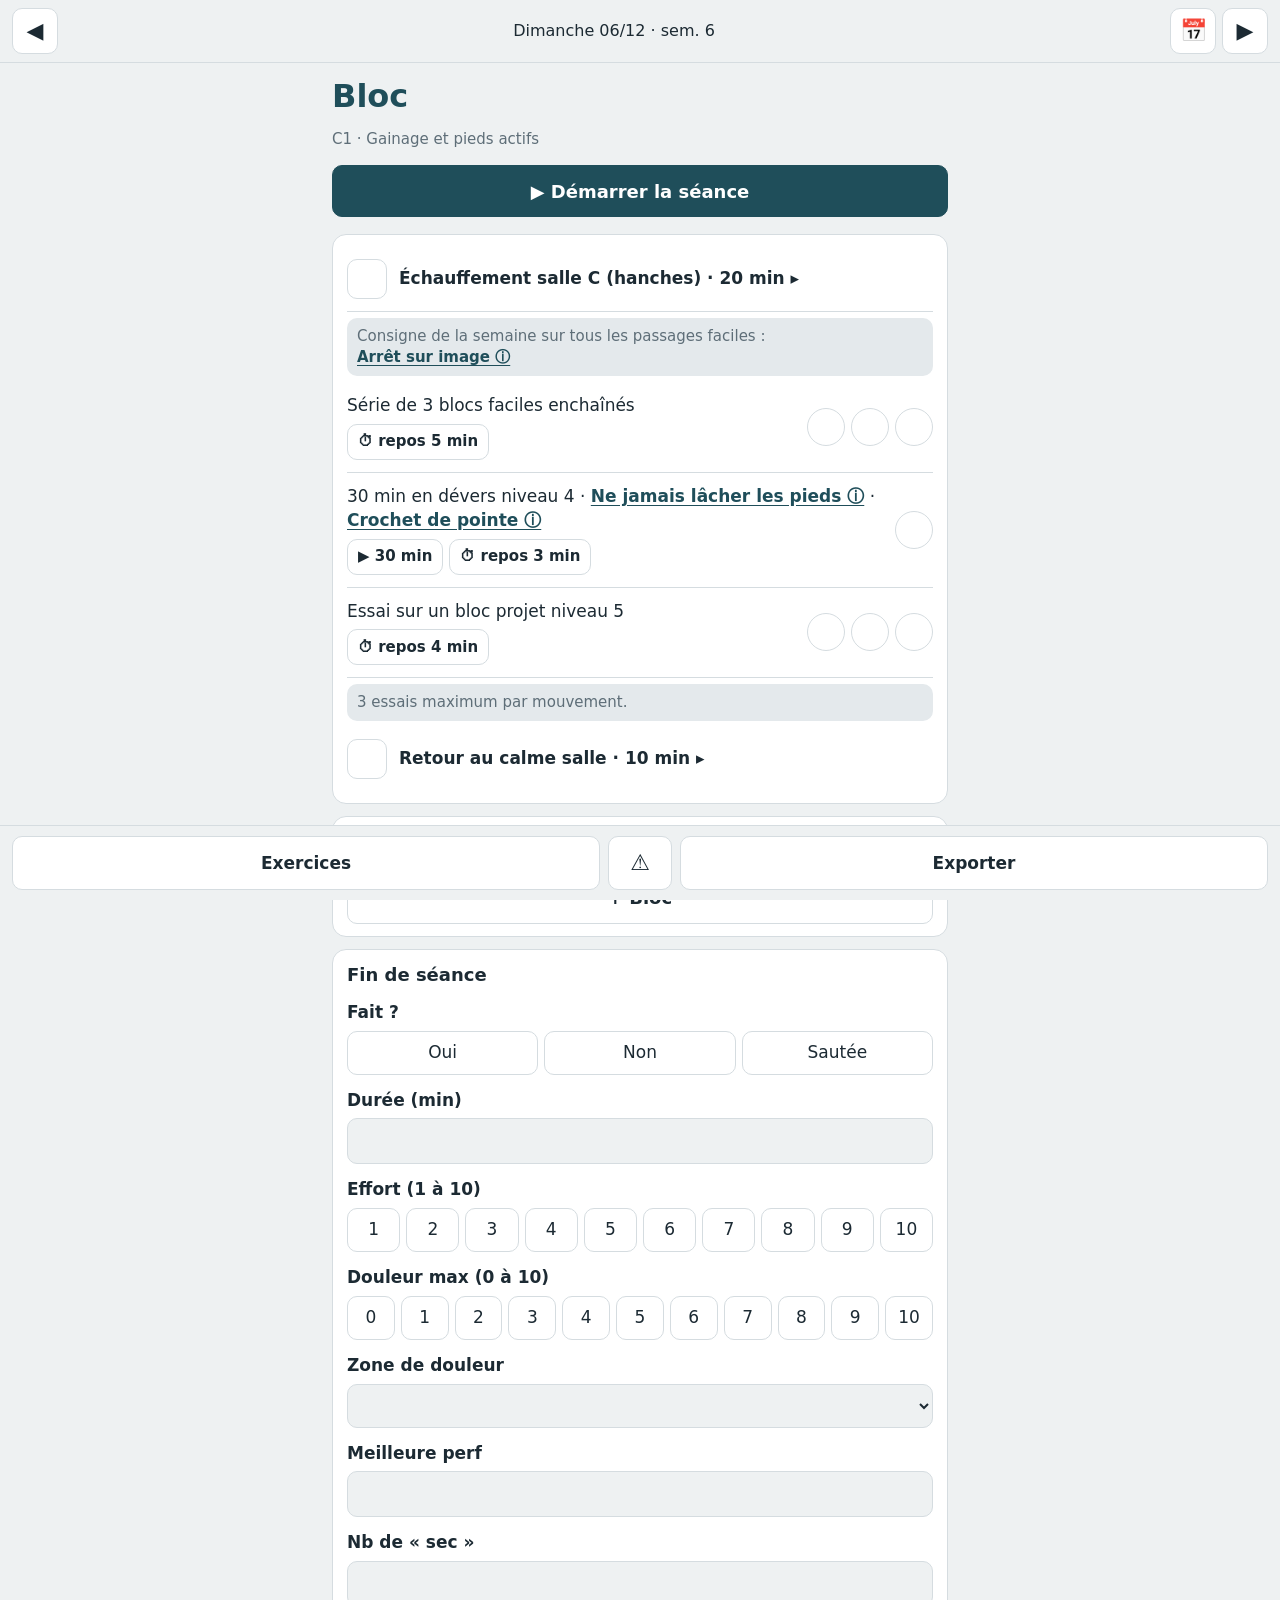
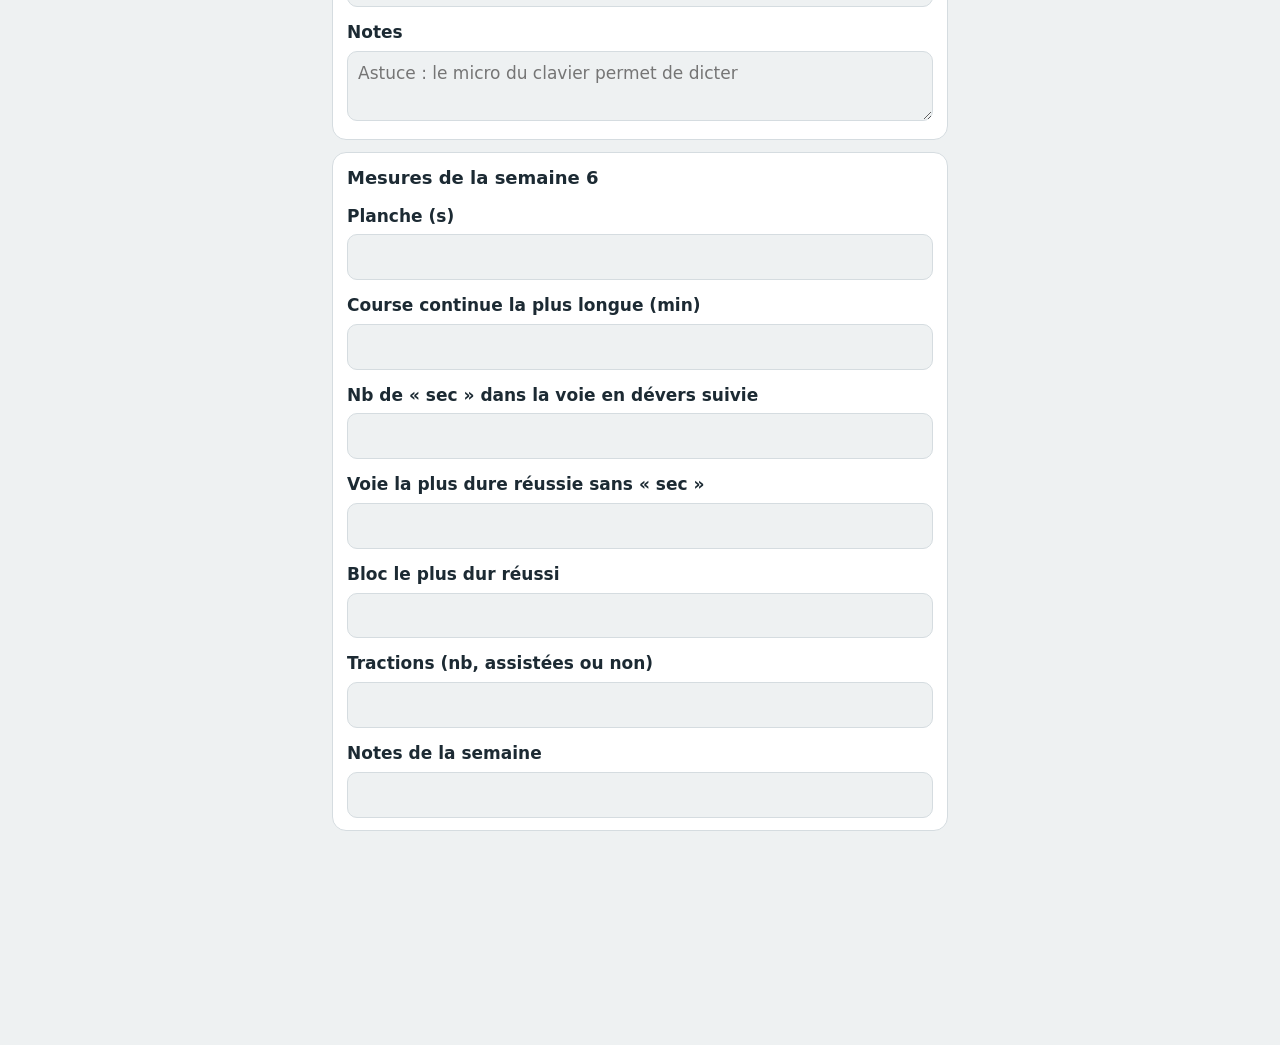
==== commit b4d0b629: "Add files via upload" ====
--- a/index.html
+++ b/index.html
@@ -7,98 +7,37 @@
 <meta name="apple-mobile-web-app-status-bar-style" content="default">
 <meta name="apple-mobile-web-app-title" content="Escalade">
 <title>Escalade</title>
-<style>
-/* ================= Couleurs (modifiables ici) ================= */
-:root {
-  --fond:#EEF1F2; --carte:#FFFFFF; --texte:#1C2A33; --doux:#5E6E78;
-  --marque:#1F4E5A;   /* bleu-vert de l'Excel */
-  --prise:#F2C200;    /* jaune « prise » : ce qui est fait */
-  --alerte:#C0392B; --orange:#D9822B; --bord:#D5DCE0; --info:#E4E9EC;
-}
-@media (prefers-color-scheme: dark) {
-  :root { --fond:#141B20; --carte:#1E282F; --texte:#E6ECEF; --doux:#9AAAB3;
-          --marque:#6FB3C2; --bord:#33424B; --info:#26323A; }
-}
-* { box-sizing:border-box; -webkit-tap-highlight-color:transparent; }
-body { margin:0; font-family:-apple-system, system-ui, sans-serif; font-size:17px; line-height:1.4;
-       background:var(--fond); color:var(--texte);
-       padding:env(safe-area-inset-top) 0 calc(150px + env(safe-area-inset-bottom)); }
-button { font:inherit; color:var(--texte); background:var(--carte); border:1px solid var(--bord); border-radius:10px; }
-header { position:sticky; top:0; z-index:5; background:var(--fond); display:flex; align-items:center; gap:8px;
-         padding:8px 12px; border-bottom:1px solid var(--bord); }
-header button { font-size:22px; width:48px; height:46px; }
-#titre-date { flex:1; border:none; background:none; font-size:16px; }
-main { padding:12px; max-width:640px; margin:auto; }
-h1 { font-size:32px; line-height:1.1; margin:4px 0 2px; color:var(--marque); }
-h2 { font-size:18px; margin:0 0 8px; }
-.phase, .petit { color:var(--doux); font-size:15px; }
-.carte { background:var(--carte); border:1px solid var(--bord); border-radius:14px; padding:12px 14px; margin-bottom:12px; }
-.gros { width:100%; height:52px; font-weight:700; font-size:18px; }
-.gros.go { background:var(--marque); color:#fff; border-color:var(--marque); }
-
-/* ---- Lignes de la séance ---- */
-.ligne { display:flex; gap:12px; align-items:center; padding:12px 0; border-bottom:1px solid var(--bord); }
-.ligne:last-child { border-bottom:none; }
-.ligne .txt { flex:1; }
-.ligne.finie .txt { color:var(--doux); }
-.ligne.info { display:block; background:var(--info); border:none; border-radius:10px; padding:8px 10px; margin:6px 0; font-size:15px; color:var(--doux); }
-.case { width:40px; height:40px; flex:none; font-size:22px; font-weight:700; color:transparent; }
-.case.ok, .rond.ok { background:var(--prise); border-color:var(--prise); color:#1C2A33; }
-.ronds { display:flex; flex-wrap:wrap; gap:6px; justify-content:flex-end; max-width:50%; }
-.rond { width:38px; height:38px; border-radius:50%; flex:none; }
-.lien { border:none; background:none; padding:0; text-align:left; font-weight:600; color:var(--texte); }
-.exo { border:none; background:none; padding:0; color:var(--marque); font-weight:600; text-decoration:underline; text-underline-offset:3px; }
-.explic, .detail { background:var(--info); border-radius:10px; padding:8px 10px; margin-top:8px; font-size:15px; }
-.compteur { display:flex; gap:8px; align-items:center; }
-.compteur button { width:48px; height:44px; font-size:22px; }
-.compteur input, .compteur span { text-align:center; width:70px; }
-
-/* ---- Champs ---- */
-label.champ { display:block; font-weight:600; margin:14px 0 6px; }
-input[type=text], input[type=number], select, textarea {
-  width:100%; font:inherit; padding:10px; border-radius:10px; border:1px solid var(--bord); background:var(--fond); color:var(--texte); }
-textarea { min-height:70px; }
-.choix { display:flex; flex-wrap:wrap; gap:6px; }
-.choix button { min-width:44px; height:44px; flex:1 0 44px; padding:0 8px; }
-button.choisi { background:var(--prise); border-color:var(--prise); color:#1C2A33; font-weight:700; }
-.alerte { color:#fff; background:var(--alerte); border-radius:10px; padding:10px; margin-top:10px; }
-.voie { display:flex; justify-content:space-between; align-items:center; padding:8px 0; border-bottom:1px solid var(--bord); }
-.voie button { width:40px; height:36px; }
-
-/* ---- Minuteur et barre du bas ---- */
-#minuteur { position:fixed; left:12px; right:12px; bottom:calc(76px + env(safe-area-inset-bottom)); z-index:6;
-            display:none; align-items:center; gap:8px; padding:8px 10px; border-radius:14px;
-            background:var(--marque); color:#fff; font-weight:700; }
-#minuteur span { flex:1; font-size:24px; font-variant-numeric:tabular-nums; }
-#minuteur button { height:42px; padding:0 12px; }
-#minuteur.fini { background:var(--prise); color:#1C2A33; }
-nav { position:fixed; bottom:0; left:0; right:0; z-index:6; display:flex; gap:8px;
-      padding:10px 12px calc(10px + env(safe-area-inset-bottom)); background:var(--fond); border-top:1px solid var(--bord); }
-nav button { flex:1; height:54px; font-weight:600; line-height:1.1; }
-nav small { display:block; font-weight:400; font-size:12px; color:var(--doux); }
-nav small.retard { color:var(--orange); font-weight:700; }
-#btn-douleur { flex:0 0 64px; font-size:22px; }
-
-/* ---- Fenêtre douleur ---- */
-#fond-modal { position:fixed; inset:0; z-index:10; background:rgba(0,0,0,.45); display:none; align-items:flex-end; }
-#fond-modal .carte { width:100%; margin:0; border-radius:16px 16px 0 0; padding-bottom:calc(16px + env(safe-area-inset-bottom)); max-height:85vh; overflow:auto; }
-.cat { color:var(--marque); font-size:20px; margin:18px 0 4px; }
-details { border-bottom:1px solid var(--bord); padding:10px 0; }
-summary { font-weight:600; }
-</style>
+<link rel="stylesheet" href="style.css">
 </head>
 <body>
 
+<!-- Bandeau affiché quand une nouvelle version est prête -->
+<div id="bandeau">Nouvelle version disponible · toucher pour mettre à jour</div>
+
 <header>
-  <button id="prec" aria-label="Séance précédente">◀</button>
-  <button id="titre-date" title="Revenir à aujourd'hui"></button>
-  <button id="suiv" aria-label="Séance suivante">▶</button>
+  <button id="prec" aria-label="Précédent">◀</button>
+  <button id="titre-date" aria-label="Voir la semaine"></button>
+  <button id="btn-semaine" aria-label="Vue Semaine">📅</button>
+  <button id="suiv" aria-label="Suivant">▶</button>
 </header>
 
 <main id="ecran"></main>
 
-<div id="minuteur"><span id="minuteur-temps"></span>
-  <button id="minuteur-plus">+30 s</button><button id="minuteur-stop">Stop</button></div>
+<!-- Minuteur : toucher le temps pour passer en plein écran -->
+<div id="minuteur">
+  <div id="mn-haut">
+    <svg id="mn-anneau" viewBox="0 0 64 64"><circle id="mn-fond" cx="32" cy="32" r="27"/><circle id="mn-arc" cx="32" cy="32" r="27"/></svg>
+    <div id="mn-textes"><div id="mn-temps"></div><div id="mn-label"></div><div id="mn-suivant"></div></div>
+  </div>
+  <div id="mn-ctrl">
+    <button data-mn="moins">−30</button>
+    <button data-mn="pause" id="mn-pause">❚❚</button>
+    <button data-mn="plus">+30</button>
+    <button data-mn="passer">Passer</button>
+    <button data-mn="son" id="mn-son">🔊</button>
+    <button data-mn="stop">✕</button>
+  </div>
+</div>
 
 <nav>
   <button id="btn-vue">Exercices</button>
@@ -109,458 +48,6 @@
 <div id="fond-modal"><div class="carte" id="modal"></div></div>
 
 <script src="data.js"></script>
-<script>
-// =====================================================================
-// RÉGLAGES (modifiables)
-// =====================================================================
-const REPOS_DEFAUT = { Voie: 300, Bloc: 180, Maison: 90 };          // secondes, si la ligne n'indique rien
-const COTATIONS = { Voie: ["3","4","4c","5a","5b","5c","6a","6b","6c"],
-                    Bloc: ["2","3","4","5","6","7"] };
-const JOURS = ["Lundi","Mardi","Mercredi","Jeudi","Vendredi","Samedi","Dimanche"];
-
-// =====================================================================
-// OUTILS
-// =====================================================================
-const $ = id => document.getElementById(id);
-const esc = t => String(t ?? "").replace(/&/g,"&amp;").replace(/</g,"&lt;").replace(/"/g,"&quot;");
-const vide = v => v === undefined || v === null || v === "";
-
-function dateSeance(s) {   // date de début + (semaine - 1) × 7 jours + jour
-  const d = new Date(DATE_DEBUT + "T12:00:00");
-  d.setDate(d.getDate() + (s.semaine - 1) * 7 + JOURS.indexOf(s.jour));
-  return d;
-}
-const cle = s => `seance-${s.semaine}-${s.jour}-${s.activite}`;
-const lire = s => JSON.parse(localStorage.getItem(cle(s)) || "{}");
-const ecrire = (s, d) => localStorage.setItem(cle(s), JSON.stringify(d));
-const lireMesures = sem => JSON.parse(localStorage.getItem("mesures-" + sem) || "{}");
-const ecrireMesures = (sem, m) => localStorage.setItem("mesures-" + sem, JSON.stringify(m));
-
-function indexAujourdhui() {   // séance du jour, sinon la prochaine
-  const auj = new Date(); auj.setHours(0,0,0,0);
-  const i = SEANCES.findIndex(s => dateSeance(s) >= auj);
-  return i === -1 ? SEANCES.length - 1 : i;
-}
-
-// Découpe le contenu : une ligne = un élément (voir l'onglet Mode d'emploi de l'Excel)
-function analyser(contenu) {
-  return contenu.split("\n").map(l => l.trim()).filter(Boolean).map(l => {
-    if (l.startsWith(">")) return { type: "routine", nom: l.slice(1).trim() };
-    if (l.startsWith("!")) return { type: "info", texte: l.slice(1).trim() };
-    let n = 1, repos = null;
-    const m = l.match(/^(\d+)\s*[×x]\s*/);
-    if (m) { n = Number(m[1]); l = l.slice(m[0].length); }
-    const r = l.match(/\(repos\s+(\d+)\s*(min|s)\)/);
-    if (r) { repos = Number(r[1]) * (r[2] === "min" ? 60 : 1); l = l.replace(r[0], "").trim(); }
-    return { type: "action", texte: l, n, repos };
-  });
-}
-
-// Remplace « Nom d'exercice » par un lien vers son explication
-function lier(texte, i) {
-  return esc(texte).replace(/«\s*(.+?)\s*»/g, (tout, nom) => {
-    const k = EXERCICES.findIndex(x => x.nom.toLowerCase() === nom.toLowerCase());
-    return k === -1 ? tout : `<button class="exo" data-exo="${k}" data-ligne="${i}">${esc(EXERCICES[k].nom)} ⓘ</button>`;
-  });
-}
-
-// =====================================================================
-// RELEVÉ VOIE PAR VOIE : valeurs calculées automatiquement
-// =====================================================================
-const rang = (act, cot) => COTATIONS[act].indexOf(cot);
-function autoPerf(d, act) {           // voie ou bloc le plus dur réussi
-  const ok = (d.voies || []).filter(v => v.res === "Enchaînée" || v.res === "Réussi");
-  if (!ok.length) return "";
-  ok.sort((a, b) => rang(act, b.cot) - rang(act, a.cot) || (b.profil === "Dévers") - (a.profil === "Dévers"));
-  return ok[0].cot + (ok[0].profil === "Dévers" ? " dévers" : "");
-}
-function autoSec(d) {                 // nb de « sec » sur la voie en dévers la plus dure
-  const dev = (d.voies || []).filter(v => v.profil === "Dévers" && v.res !== "Pas finie");
-  if (!dev.length) return "";
-  const max = Math.max(...dev.map(v => rang("Voie", v.cot)));
-  return Math.min(...dev.filter(v => rang("Voie", v.cot) === max).map(v => v.res === "Enchaînée" ? 0 : v.sec));
-}
-const perfFinale = (d, act) => vide(d.perf) ? (COTATIONS[act] ? autoPerf(d, act) : "") : d.perf;
-const secFinal = d => vide(d.sec) ? autoSec(d) : d.sec;
-
-// =====================================================================
-// ÉTAT DE L'ÉCRAN
-// =====================================================================
-let index = indexAujourdhui();
-let vue = "seance";
-let ouverts = new Set();      // explications et détails dépliés
-let formVoie = null;          // formulaire « + Voie » en cours
-let formDouleur = null;       // fenêtre douleur en cours
-
-// =====================================================================
-// ÉCRAN SÉANCE
-// =====================================================================
-function afficherSeance() {
-  const s = SEANCES[index], d = lire(s), act = s.activite;
-  $("titre-date").textContent =
-    `${s.jour} ${dateSeance(s).toLocaleDateString("fr-BE", {day:"2-digit", month:"2-digit"})} · sem. ${s.semaine}`;
-  const elements = analyser(s.contenu);
-  let h = `<h1>${esc(act)}</h1><p class="phase">${esc(s.phase)}</p>`;
-
-  // --- Démarrer / Terminer ---
-  if (!d.debut) h += `<button class="gros go" data-action="demarrer">▶ Démarrer la séance</button><p></p>`;
-  else if (!d.fin) h += `<div class="carte"><b>En cours</b> · <span id="chrono">${minutes(d.debut)} min</span>
-                         <p></p><button class="gros go" data-action="terminer">■ Terminer la séance</button></div>`;
-  else h += `<p class="petit">Terminée · ${d.duree} min · <button class="lien" data-action="reprendre">reprendre</button></p>`;
-
-  // --- Programme ---
-  h += `<div class="carte">`;
-  elements.forEach((e, i) => {
-    if (e.type === "info") h += `<div class="ligne info">${lier(e.texte, i)}${explication(i)}</div>`;
-    if (e.type === "routine") {
-      const ok = (d.routines || {})[i];
-      const etapes = ROUTINES.filter(r => r.routine === e.nom);
-      const durees = etapes.map(r => r.duree).filter(x => x && x !== "—");
-      const total = durees.every(x => /^\d+ min$/.test(x)) ? durees.reduce((t, x) => t + parseInt(x), 0) + " min" : durees.join(" + ");
-      const duree = durees.length ? total : "";
-      h += `<div class="ligne ${ok ? "finie" : ""}">
-              <button class="case ${ok ? "ok" : ""}" data-routine="${i}">✓</button>
-              <div class="txt"><button class="lien" data-detail="${i}">${esc(e.nom)}${duree ? " · " + esc(duree) : ""} ▸</button>
-              ${ouverts.has("d" + i) ? `<div class="detail">${etapes.map(r =>
-                  `<p><b>${esc(r.etape)}</b>${r.duree && r.duree !== "—" ? " (" + esc(r.duree) + ")" : ""} : ${esc(r.quoi)}</p>`).join("")}</div>` : ""}
-              </div></div>`;
-    }
-    if (e.type === "action") {
-      const c = (d.compteurs || {})[i] || 0;
-      const repos = e.repos ?? REPOS_DEFAUT[act] ?? 0;
-      const marques = e.n <= 10
-        ? Array.from({length: e.n}, (_, k) => `<button class="rond ${k < c ? "ok" : ""}" data-rond="${i}" data-k="${k}">${k < c ? "✓" : ""}</button>`).join("")
-        : `<div class="compteur"><button data-cpt="${i}" data-pas="-1">−</button><span>${c}/${e.n}</span><button data-cpt="${i}" data-pas="1">+</button></div>`;
-      h += `<div class="ligne ${c >= e.n ? "finie" : ""}" data-action-ligne="${i}">
-              <div class="txt">${lier(e.texte, i)}${repos ? `<div class="petit">repos ${duree(repos)}</div>` : ""}${explication(i)}</div>
-              <div class="ronds">${marques}</div></div>`;
-    }
-  });
-  h += `</div>`;
-
-  // --- Relevé voie par voie (voie et bloc) ---
-  if (COTATIONS[act]) h += carteVoies(d, act);
-
-  // --- Fin de séance ---
-  h += carteBilan(d, act);
-
-  // --- Mesures de la semaine (sur la dernière séance de la semaine) ---
-  const derniere = SEANCES.map(x => x.semaine).lastIndexOf(s.semaine);
-  if (derniere === index) h += carteMesures(s.semaine);
-
-  $("ecran").innerHTML = h;
-}
-
-const minutes = debut => Math.round((Date.now() - debut) / 60000);
-const duree = sec => sec >= 60 ? `${Math.round(sec / 6) / 10} min`.replace(".", ",") : `${sec} s`;
-function explication(i) {
-  const k = [...ouverts].find(o => o.startsWith(`e${i}-`));
-  if (!k) return "";
-  const x = EXERCICES[Number(k.split("-")[1])];
-  return `<div class="explic"><b>${esc(x.nom)}</b> : ${esc(x.comment)}<br><span class="petit">${esc(x.cle)}</span></div>`;
-}
-
-function carteVoies(d, act) {
-  const mot = act === "Voie" ? "voie" : "bloc";
-  let h = `<div class="carte"><h2>${act === "Voie" ? "Voies" : "Blocs"} grimpé${act === "Voie" ? "e" : ""}s</h2>`;
-  (d.voies || []).forEach((v, k) => {
-    const res = v.res === "Avec sec" ? `${v.sec} « sec »` : v.res;
-    h += `<div class="voie"><span><b>${esc(v.cot)}</b> · ${v.profil} · ${res}</span><button data-suppr="${k}">✕</button></div>`;
-  });
-  if (!formVoie) return h + `<p></p><button class="gros" data-form="ouvrir">+ ${mot[0].toUpperCase() + mot.slice(1)}</button></div>`;
-  const f = formVoie;
-  const choix = (champ, liste) => `<div class="choix">${liste.map(v =>
-      `<button data-form="${champ}" data-valeur="${v}" class="${f[champ] === v ? "choisi" : ""}">${v}</button>`).join("")}</div>`;
-  h += `<label class="champ">Cotation</label>${choix("cot", COTATIONS[act])}
-        <label class="champ">Profil</label>${choix("profil", ["Vertical", "Dévers"])}
-        <label class="champ">Résultat</label>${choix("res", act === "Voie" ? ["Enchaînée", "Avec sec", "Pas finie"] : ["Réussi", "Pas réussi"])}
-        ${f.res === "Avec sec" ? `<label class="champ">Nombre de « sec »</label><div class="compteur">
-           <button data-form="sec" data-pas="-1">−</button><span>${f.sec}</span><button data-form="sec" data-pas="1">+</button></div>` : ""}
-        <p></p><div class="choix"><button data-form="annuler">Annuler</button>
-        <button data-form="ajouter" class="choisi" ${f.cot && f.res ? "" : "disabled"}>Ajouter</button></div></div>`;
-  return h;
-}
-
-function carteBilan(d, act) {
-  const bouton = (champ, v) => `<button data-valeur="${v}" class="${String(d[champ]) === String(v) ? "choisi" : ""}">${v}</button>`;
-  const serie = (a, b) => Array.from({length: b - a + 1}, (_, k) => a + k);
-  const ap = COTATIONS[act] ? autoPerf(d, act) : "", as = autoSec(d);
-  return `<div class="carte" id="bilan"><h2>Fin de séance</h2>
-    <label class="champ">Fait ?</label>
-    <div class="choix" data-champ="fait">${["Oui","Non","Sautée"].map(v => bouton("fait", v)).join("")}</div>
-    <label class="champ">Durée (min)</label>
-    <input type="number" inputmode="numeric" data-champ="duree" value="${esc(d.duree)}">
-    <label class="champ">Effort (1 à 10)</label>
-    <div class="choix" data-champ="effort">${serie(1,10).map(v => bouton("effort", v)).join("")}</div>
-    <label class="champ">Douleur max (0 à 10)</label>
-    ${(d.douleurs || []).length ? `<p class="petit">Signalé : ${d.douleurs.map(x => `${esc(x.zone)} ${x.niv} (${x.heure})`).join(", ")}</p>` : ""}
-    <div class="choix" data-champ="douleur">${serie(0,10).map(v => bouton("douleur", v)).join("")}</div>
-    ${Number(d.douleur) >= 5 ? `<div class="alerte">Douleur à 5 ou plus : arrête l'exercice. Repos, glace, et consulte si ça dure.</div>` : ""}
-    <label class="champ">Zone de douleur</label>
-    <select data-champ="zone"><option value=""></option>${ZONES.map(z => `<option ${d.zone === z ? "selected" : ""}>${esc(z)}</option>`).join("")}</select>
-    <label class="champ">Meilleure perf</label>
-    <input type="text" data-champ="perf" value="${esc(d.perf)}" placeholder="${ap ? "Auto : " + esc(ap) : ""}">
-    <label class="champ">Nb de « sec »</label>
-    <input type="number" inputmode="numeric" data-champ="sec" value="${esc(d.sec)}" placeholder="${as !== "" ? "Auto : " + as : ""}">
-    <label class="champ">Notes</label>
-    <textarea data-champ="notes" placeholder="Astuce : le micro du clavier permet de dicter">${esc(d.notes)}</textarea></div>`;
-}
-
-// Valeurs automatiques de la semaine, à partir des relevés voie par voie
-function autoSemaine(sem) {
-  const voies = [], blocs = [];
-  SEANCES.forEach(s => { if (s.semaine !== sem) return;
-    const d = lire(s); if (s.activite === "Voie") voies.push(d); if (s.activite === "Bloc") blocs.push(d); });
-  const meilleur = (liste, act, filtre) => {
-    const ok = liste.flatMap(d => d.voies || []).filter(filtre);
-    if (!ok.length) return "";
-    ok.sort((a, b) => rang(act, b.cot) - rang(act, a.cot)); return ok[0].cot + (ok[0].profil === "Dévers" ? " dévers" : "");
-  };
-  const secs = voies.map(autoSec).filter(x => x !== "");
-  return { sec: secs.length ? Math.min(...secs) : "",
-           voie: meilleur(voies, "Voie", v => v.res === "Enchaînée"),
-           bloc: meilleur(blocs, "Bloc", v => v.res === "Réussi") };
-}
-const CHAMPS_MESURES = [["planche","Planche (s)","number"],["course","Course continue la plus longue (min)","number"],
-  ["sec","Nb de « sec » dans la voie en dévers suivie","number"],["voie","Voie la plus dure réussie sans « sec »","text"],
-  ["bloc","Bloc le plus dur réussi","text"],["tractions","Tractions (nb, assistées ou non)","text"],["notes","Notes de la semaine","text"]];
-function carteMesures(sem) {
-  const m = lireMesures(sem), a = autoSemaine(sem);
-  return `<div class="carte"><h2>Mesures de la semaine ${sem}</h2>` + CHAMPS_MESURES.map(([c, lab, type]) =>
-    `<label class="champ">${lab}</label><input type="${type}" ${type === "number" ? 'inputmode="numeric"' : ""}
-      data-mesure="${c}" value="${esc(m[c])}" placeholder="${!vide(a[c]) ? "Auto : " + esc(a[c]) : ""}">`).join("") + `</div>`;
-}
-
-// =====================================================================
-// ACTIONS SUR L'ÉCRAN SÉANCE (un seul écouteur pour tous les boutons)
-// =====================================================================
-function modifier(fn) { const s = SEANCES[index], d = lire(s); fn(d); ecrire(s, d); afficher(false); }
-
-$("ecran").addEventListener("click", e => {
-  const b = e.target.closest("button"), t = b ? b.dataset : {};
-  if (b && t.exo !== undefined) {                                   // explication : 1 appui ouvre, 2e ferme
-    const k = `e${t.ligne}-${t.exo}`, etaitOuvert = ouverts.has(k);
-    [...ouverts].filter(o => o.startsWith(`e${t.ligne}-`)).forEach(o => ouverts.delete(o));
-    if (!etaitOuvert) ouverts.add(k);
-    return afficher(false);
-  }
-  if (b && t.detail !== undefined) { ouverts.has("d" + t.detail) ? ouverts.delete("d" + t.detail) : ouverts.add("d" + t.detail); return afficher(false); }
-  if (b && t.routine !== undefined) return modifier(d => { d.routines = d.routines || {}; d.routines[t.routine] = !d.routines[t.routine]; });
-  if (b && t.rond !== undefined) return compter(Number(t.rond), Number(t.k) < ((lire(SEANCES[index]).compteurs || {})[t.rond] || 0) ? Number(t.k) : Number(t.k) + 1);
-  if (b && t.cpt !== undefined) return compter(Number(t.cpt), ((lire(SEANCES[index]).compteurs || {})[t.cpt] || 0) + Number(t.pas));
-  if (b && t.action === "demarrer") { modifier(d => { d.debut = Date.now(); delete d.fin; }); return garderEcran(); }
-  if (b && t.action === "terminer") {
-    modifier(d => { d.fin = Date.now(); d.duree = Math.max(1, Math.round((d.fin - d.debut) / 60000)); d.fait = "Oui"; });
-    libererEcran(); return $("bilan").scrollIntoView({behavior: "smooth"});
-  }
-  if (b && t.action === "reprendre") { modifier(d => { delete d.fin; }); return garderEcran(); }
-  if (b && t.form) return actionFormVoie(t);
-  if (b && t.suppr !== undefined) { if (confirm("Supprimer cette ligne ?")) modifier(d => d.voies.splice(Number(t.suppr), 1)); return; }
-  if (b && t.valeur !== undefined && b.parentElement.dataset.champ) {             // Fait / Effort / Douleur
-    const champ = b.parentElement.dataset.champ, v = isNaN(t.valeur) ? t.valeur : Number(t.valeur);
-    return modifier(d => { d[champ] = d[champ] === v ? null : v; });             // 2e appui = effacer
-  }
-  // Appui n'importe où sur une ligne d'action = un passage de plus
-  const ligne = e.target.closest("[data-action-ligne]");
-  if (ligne && !b) { const i = Number(ligne.dataset.actionLigne); compter(i, ((lire(SEANCES[index]).compteurs || {})[i] || 0) + 1); }
-});
-
-function compter(i, nouveau) {
-  const s = SEANCES[index], e = analyser(s.contenu)[i];
-  const avant = (lire(s).compteurs || {})[i] || 0;
-  nouveau = Math.max(0, Math.min(e.n, nouveau));
-  modifier(d => { d.compteurs = d.compteurs || {}; d.compteurs[i] = nouveau; });
-  const repos = e.repos ?? REPOS_DEFAUT[s.activite] ?? 0;
-  if (nouveau > avant && repos > 0) lancerRepos(repos);                         // minuteur automatique
-}
-
-function actionFormVoie(t) {
-  const act = SEANCES[index].activite;
-  if (t.form === "ouvrir") { const der = (lire(SEANCES[index]).voies || []).slice(-1)[0];
-    formVoie = { cot: der ? der.cot : "", profil: der ? der.profil : "Vertical", res: "", sec: 1 }; }
-  else if (t.form === "annuler") formVoie = null;
-  else if (t.form === "sec") formVoie.sec = Math.max(1, formVoie.sec + Number(t.pas));
-  else if (t.form === "ajouter") {
-    const v = { ...formVoie }; if (v.res !== "Avec sec") delete v.sec;
-    formVoie = null; return modifier(d => { d.voies = d.voies || []; d.voies.push(v); });
-  } else formVoie[t.form] = t.valeur;
-  afficher(false);
-}
-
-// Champs texte et nombres : enregistrés pendant la frappe
-function surSaisie(e) {
-  const t = e.target, val = t.type === "number" && t.value !== "" ? Number(t.value) : t.value;
-  if (t.dataset.champ) { const s = SEANCES[index], d = lire(s); d[t.dataset.champ] = val; ecrire(s, d); }
-  if (t.dataset.mesure) { const sem = SEANCES[index].semaine, m = lireMesures(sem); m[t.dataset.mesure] = val; ecrireMesures(sem, m); }
-}
-$("ecran").addEventListener("input", surSaisie);
-$("ecran").addEventListener("change", surSaisie);
-
-// =====================================================================
-// MINUTEUR DE REPOS
-// =====================================================================
-let finRepos = 0, tic = null, audio = null;
-document.addEventListener("pointerdown", () => {           // l'iPhone n'autorise le son qu'après un appui
-  if (!audio) { try { audio = new AudioContext(); } catch {} }
-  if (audio && audio.state === "suspended") audio.resume();
-}, true);
-function bip() {
-  if (!audio) return;
-  [0, .3, .6].forEach(t => { const o = audio.createOscillator(), g = audio.createGain();
-    o.frequency.value = 880; o.connect(g); g.connect(audio.destination);
-    g.gain.setValueAtTime(.3, audio.currentTime + t); o.start(audio.currentTime + t); o.stop(audio.currentTime + t + .18); });
-}
-function lancerRepos(sec) { finRepos = Date.now() + sec * 1000; clearInterval(tic); tic = setInterval(majRepos, 250); majRepos(); }
-function majRepos() {
-  const m = $("minuteur"), reste = Math.ceil((finRepos - Date.now()) / 1000);
-  m.style.display = "flex";
-  if (reste > 0) { m.classList.remove("fini");
-    $("minuteur-temps").textContent = `Repos ${Math.floor(reste / 60)}:${String(reste % 60).padStart(2, "0")}`; return; }
-  clearInterval(tic); bip(); m.classList.add("fini"); $("minuteur-temps").textContent = "Repos terminé ✓";
-  setTimeout(() => { if (Date.now() >= finRepos) m.style.display = "none"; }, 5000);
-}
-$("minuteur-plus").onclick = () => { finRepos = Math.max(finRepos, Date.now()) + 30000; clearInterval(tic); tic = setInterval(majRepos, 250); majRepos(); };
-$("minuteur-stop").onclick = () => { clearInterval(tic); finRepos = 0; $("minuteur").style.display = "none"; };
-
-// Écran allumé pendant une séance démarrée (si l'iPhone le permet)
-let verrou = null;
-async function garderEcran() { try { verrou = await navigator.wakeLock.request("screen"); } catch {} }
-function libererEcran() { if (verrou) verrou.release(); verrou = null; }
-document.addEventListener("visibilitychange", () => {
-  const d = lire(SEANCES[index]);
-  if (document.visibilityState === "visible" && d.debut && !d.fin) garderEcran();
-});
-setInterval(() => { const c = $("chrono"), d = lire(SEANCES[index]); if (c && d.debut) c.textContent = minutes(d.debut) + " min"; }, 20000);
-
-// =====================================================================
-// SIGNALER UNE DOULEUR (bouton ⚠)
-// =====================================================================
-function afficherDouleur() {
-  const f = formDouleur;
-  const choix = (champ, liste) => `<div class="choix">${liste.map(v =>
-      `<button data-d="${champ}" data-valeur="${v}" class="${String(f[champ]) === String(v) ? "choisi" : ""}">${v}</button>`).join("")}</div>`;
-  $("modal").innerHTML = `<h2>Signaler une douleur</h2><p class="petit">Séance : ${esc(SEANCES[index].jour)} ${esc(SEANCES[index].activite)}</p>
-    <label class="champ">Zone</label>${choix("zone", ZONES.filter(z => z !== "Aucune"))}
-    <label class="champ">Niveau</label>${choix("niv", Array.from({length: 10}, (_, k) => k + 1))}
-    ${f.niv >= 5 ? `<div class="alerte">5 ou plus : arrête l'exercice maintenant.</div>` : ""}
-    <p></p><div class="choix"><button data-d="annuler">Annuler</button>
-    <button data-d="ok" class="choisi" ${f.zone && f.niv ? "" : "disabled"}>Enregistrer</button></div>`;
-  $("fond-modal").style.display = "flex";
-}
-$("btn-douleur").onclick = () => { formDouleur = {}; afficherDouleur(); };
-$("modal").addEventListener("click", e => {
-  const b = e.target.closest("button"); if (!b) return;
-  const t = b.dataset;
-  if (t.d === "annuler") { $("fond-modal").style.display = "none"; return; }
-  if (t.d === "ok") {
-    const { zone, niv } = formDouleur;
-    $("fond-modal").style.display = "none";
-    return modifier(d => {
-      d.douleurs = d.douleurs || [];
-      d.douleurs.push({ zone, niv, heure: new Date().toLocaleTimeString("fr-BE", {hour: "2-digit", minute: "2-digit"}) });
-      if (niv >= (Number(d.douleur) || 0)) { d.douleur = niv; d.zone = zone; }      // garde la plus forte
-    });
-  }
-  formDouleur[t.d] = isNaN(t.valeur) ? t.valeur : Number(t.valeur);
-  afficherDouleur();
-});
-
-// =====================================================================
-// ÉCRAN EXERCICES (+ sauvegarde)
-// =====================================================================
-function afficherExercices() {
-  $("titre-date").textContent = "Exercices et routines";
-  let h = "", cat = "";
-  for (const r of ROUTINES) {
-    if (r.routine !== cat) { cat = r.routine; h += `<h2 class="cat">${esc(cat)}</h2>`; }
-    h += `<details><summary>${esc(r.etape)}${r.duree ? " · " + esc(r.duree) : ""}</summary><p>${esc(r.quoi)}</p></details>`;
-  }
-  for (const x of EXERCICES) {
-    if (x.categorie !== cat) { cat = x.categorie; h += `<h2 class="cat">${esc(cat)}</h2>`; }
-    h += `<details><summary>${esc(x.nom)}</summary><p>${esc(x.comment)}</p>
-          <p class="petit">${esc(x.cle)}${x.depuis ? " · à partir de : " + esc(x.depuis) : ""}</p></details>`;
-  }
-  $("ecran").innerHTML = `<div class="carte">${h}</div>
-    <div class="carte"><h2>Sauvegarde</h2>
-    <p class="petit">Pour récupérer tes saisies (nouveau téléphone, app réinstallée) : choisis un fichier
-    <b>sauvegarde-escalade-….json</b> créé par Exporter.</p>
-    <button class="gros" onclick="$('fichier').click()">Restaurer une sauvegarde</button>
-    <input type="file" id="fichier" accept=".json,application/json" hidden></div>`;
-  $("fichier").onchange = restaurer;
-}
-
-// =====================================================================
-// EXPORT : journal (Excel H à O), mesures (Excel C à I) et sauvegarde complète
-// =====================================================================
-function exporter() {
-  const champ = v => typeof v === "number" ? v : `"${String(v ?? "").replace(/"/g, '""')}"`;
-  const csv = lignes => "\uFEFF" + lignes.map(l => l.map(champ).join(";")).join("\r\n");
-  const journal = [["Semaine","Jour","Activité","Fait ?","Durée (min)","Effort (1-10)","Douleur max (0-10)",
-                    "Zone de douleur","Meilleure perf","Nb de « sec »","Notes"]];
-  SEANCES.forEach(s => {
-    const d = lire(s);
-    const notes = [d.notes,
-      (d.voies || []).length ? "Relevé : " + d.voies.map(v => `${v.cot} ${v.profil === "Dévers" ? "D" : "V"} ${v.res === "Avec sec" ? v.sec + " sec" : v.res}`).join(", ") : "",
-      (d.douleurs || []).length ? "Douleurs : " + d.douleurs.map(x => `${x.zone} ${x.niv} (${x.heure})`).join(", ") : ""
-    ].filter(Boolean).join(" | ");
-    journal.push([s.semaine, s.jour, s.activite, d.fait, d.duree, d.effort, d.douleur, d.zone, perfFinale(d, s.activite), secFinal(d), notes]);
-  });
-  const derniere = Math.max(...SEANCES.map(s => s.semaine));
-  const mesures = [["Semaine", ...CHAMPS_MESURES.map(c => c[1])]];
-  for (let sem = 1; sem <= derniere; sem++) {
-    const m = lireMesures(sem), a = autoSemaine(sem);
-    mesures.push([sem, ...CHAMPS_MESURES.map(([c]) => vide(m[c]) ? (a[c] ?? "") : m[c])]);
-  }
-  const sauvegarde = {};
-  Object.keys(localStorage).filter(k => /^(seance|mesures)-/.test(k)).forEach(k => sauvegarde[k] = localStorage.getItem(k));
-
-  const jour = new Date().toISOString().slice(0, 10);
-  const fichiers = [new File([csv(journal)], `journal-escalade-${jour}.csv`, {type: "text/csv"}),
-                    new File([csv(mesures)], `mesures-escalade-${jour}.csv`, {type: "text/csv"}),
-                    new File([JSON.stringify(sauvegarde)], `sauvegarde-escalade-${jour}.json`, {type: "application/json"})];
-  localStorage.setItem("dernier-export", Date.now());
-  infoExport();
-  if (navigator.canShare && navigator.canShare({files: fichiers})) navigator.share({files: fichiers}).catch(() => {});
-  else fichiers.forEach(f => { const a = document.createElement("a"); a.href = URL.createObjectURL(f); a.download = f.name; a.click(); });
-}
-
-function restaurer(e) {
-  const f = e.target.files[0]; if (!f) return;
-  f.text().then(t => {
-    const donnees = JSON.parse(t);
-    if (!confirm(`Restaurer ${Object.keys(donnees).length} éléments ? Les saisies actuelles de ces séances seront remplacées.`)) return;
-    Object.entries(donnees).forEach(([k, v]) => localStorage.setItem(k, v));
-    alert("Sauvegarde restaurée."); vue = "seance"; afficher();
-  }).catch(() => alert("Ce fichier n'est pas une sauvegarde valide."));
-}
-
-// Rappel : depuis quand le dernier export ?
-function infoExport() {
-  const t = Number(localStorage.getItem("dernier-export")), el = $("info-export");
-  const saisies = Object.keys(localStorage).some(k => k.startsWith("seance-"));
-  const jours = t ? Math.floor((Date.now() - t) / 86400000) : null;
-  el.textContent = t ? (jours === 0 ? "aujourd'hui" : `il y a ${jours} j`) : (saisies ? "jamais" : "");
-  el.className = saisies && (!t || jours > 7) ? "retard" : "";
-}
-
-// =====================================================================
-// NAVIGATION
-// =====================================================================
-function afficher(enHaut = true) {
-  vue === "seance" ? afficherSeance() : afficherExercices();
-  $("btn-vue").textContent = vue === "seance" ? "Exercices" : "Séance";
-  infoExport();
-  if (enHaut) window.scrollTo(0, 0);
-}
-const changer = i => { vue = "seance"; index = i; ouverts = new Set(); formVoie = null; afficher(); };
-$("prec").onclick = () => changer(Math.max(0, index - 1));
-$("suiv").onclick = () => changer(Math.min(SEANCES.length - 1, index + 1));
-$("titre-date").onclick = () => changer(indexAujourdhui());
-$("btn-vue").onclick = () => { vue = vue === "seance" ? "exercices" : "seance"; afficher(); };
-$("btn-export").onclick = exporter;
-afficher();
-
-if ("serviceWorker" in navigator) navigator.serviceWorker.register("sw.js");   // hors connexion
-</script>
+<script src="app.js"></script>
 </body>
 </html>
--- a/style.css
+++ b/style.css
@@ -0,0 +1,117 @@
+/* =====================================================================
+   style.css — apparence de l'app Escalade
+   ===================================================================== */
+
+/* ---------- Couleurs (modifiables ici) ---------- */
+:root {
+  --fond:#EEF1F2; --carte:#FFFFFF; --texte:#1C2A33; --doux:#5E6E78;
+  --marque:#1F4E5A;   /* bleu-vert de l'Excel */
+  --prise:#F2C200;    /* jaune « prise » : ce qui est fait */
+  --alerte:#C0392B; --orange:#D9822B; --bord:#D5DCE0; --info:#E4E9EC;
+  --avert:#FBE7D3;    /* fond des encadrés d'avertissement */
+}
+@media (prefers-color-scheme: dark) {
+  :root { --fond:#141B20; --carte:#1E282F; --texte:#E6ECEF; --doux:#9AAAB3;
+          --marque:#6FB3C2; --bord:#33424B; --info:#26323A; --avert:#3D2A1A; }
+}
+
+* { box-sizing:border-box; -webkit-tap-highlight-color:transparent; }
+body { margin:0; font-family:-apple-system, system-ui, sans-serif; font-size:17px; line-height:1.4;
+       background:var(--fond); color:var(--texte);
+       padding:env(safe-area-inset-top) 0 calc(190px + env(safe-area-inset-bottom)); }
+button { font:inherit; color:var(--texte); background:var(--carte); border:1px solid var(--bord); border-radius:10px; }
+button:disabled { opacity:.45; }
+
+/* ---------- En-tête ---------- */
+header { position:sticky; top:0; z-index:5; background:var(--fond); display:flex; align-items:center; gap:6px;
+         padding:8px 12px; border-bottom:1px solid var(--bord); }
+header button { font-size:22px; width:46px; height:46px; flex:none; }
+#titre-date { flex:1; width:auto; border:none; background:none; font-size:16px; }
+#bandeau { display:none; background:var(--marque); color:#fff; text-align:center; padding:10px; font-weight:700; }
+
+main { padding:12px; max-width:640px; margin:auto; }
+h1 { font-size:32px; line-height:1.1; margin:4px 0 2px; color:var(--marque); }
+h2 { font-size:18px; margin:0 0 8px; }
+.phase, .petit { color:var(--doux); font-size:15px; }
+.carte { background:var(--carte); border:1px solid var(--bord); border-radius:14px; padding:12px 14px; margin-bottom:12px; }
+.avert { background:var(--avert); border:1px solid var(--orange); border-radius:14px; padding:10px 14px; margin-bottom:12px; font-size:15px; }
+.gros { width:100%; height:52px; font-weight:700; font-size:18px; }
+.gros.go { background:var(--marque); color:#fff; border-color:var(--marque); }
+.semaine-item { text-align:left; height:auto; min-height:52px; padding:10px 14px; margin-bottom:8px; font-weight:600; }
+
+/* ---------- Lignes de la séance ---------- */
+.ligne { display:flex; gap:12px; align-items:center; padding:12px 0; border-bottom:1px solid var(--bord); }
+.ligne:last-child { border-bottom:none; }
+.ligne .txt { flex:1; }
+.ligne.finie .txt { color:var(--doux); }
+.ligne.info { display:block; background:var(--info); border:none; border-radius:10px; padding:8px 10px; margin:6px 0; font-size:15px; color:var(--doux); }
+.case { width:40px; height:40px; flex:none; font-size:22px; font-weight:700; color:transparent; }
+.case.ok, .rond.ok { background:var(--prise); border-color:var(--prise); color:#1C2A33; }
+.ronds { display:flex; flex-wrap:wrap; gap:6px; justify-content:flex-end; max-width:50%; }
+.rond { width:38px; height:38px; border-radius:50%; flex:none; }
+.outils { display:flex; flex-wrap:wrap; gap:6px; margin-top:6px; }
+.outils button { height:36px; padding:0 10px; font-size:15px; font-weight:600; }
+.lien { border:none; background:none; padding:0; text-align:left; font-weight:600; color:var(--texte); }
+.exo { border:none; background:none; padding:0; color:var(--marque); font-weight:600; text-decoration:underline; text-underline-offset:3px; }
+.explic, .detail { background:var(--info); border-radius:10px; padding:8px 10px; margin-top:8px; font-size:15px; }
+.compteur { display:flex; gap:8px; align-items:center; }
+.compteur button { width:48px; height:44px; font-size:22px; }
+.compteur input, .compteur span { text-align:center; width:70px; }
+
+/* ---------- Champs ---------- */
+label.champ { display:block; font-weight:600; margin:14px 0 6px; }
+input[type=text], input[type=number], input[type=date], input[type=time], input[type=search], select, textarea {
+  width:100%; font:inherit; padding:10px; border-radius:10px; border:1px solid var(--bord); background:var(--fond); color:var(--texte); }
+textarea { min-height:70px; }
+.choix { display:flex; flex-wrap:wrap; gap:6px; }
+.choix button { min-width:44px; min-height:44px; height:auto; flex:1 0 44px; padding:6px 8px; }
+button.choisi { background:var(--prise); border-color:var(--prise); color:#1C2A33; font-weight:700; }
+.alerte { color:#fff; background:var(--alerte); border-radius:10px; padding:10px; margin-top:10px; }
+.voie { display:flex; justify-content:space-between; align-items:center; padding:8px 0; border-bottom:1px solid var(--bord); }
+.voie button { width:40px; height:36px; }
+
+/* ---------- Minuteur ---------- */
+#minuteur { position:fixed; left:12px; right:12px; bottom:calc(76px + env(safe-area-inset-bottom)); z-index:7;
+            display:none; flex-direction:column; gap:8px; padding:10px 12px; border-radius:16px;
+            background:var(--marque); color:#fff; box-shadow:0 4px 18px rgba(0,0,0,.25); }
+#mn-haut { display:flex; align-items:center; gap:12px; }
+#mn-anneau { width:64px; height:64px; flex:none; transform:rotate(-90deg); }
+#mn-anneau circle { fill:none; stroke-width:8; }
+#mn-fond { stroke:rgba(255,255,255,.25); }
+#mn-arc { stroke:#fff; stroke-linecap:round; transition:stroke-dashoffset .2s linear; }
+#mn-textes { flex:1; min-width:0; }
+#mn-temps { font-size:34px; font-weight:800; font-variant-numeric:tabular-nums; line-height:1; }
+#mn-label, #mn-suivant { font-size:14px; opacity:.9; white-space:nowrap; overflow:hidden; text-overflow:ellipsis; }
+#mn-ctrl { display:flex; gap:6px; }
+#mn-ctrl button { flex:1; height:44px; padding:0; background:rgba(255,255,255,.15); border-color:rgba(255,255,255,.3); color:#fff; font-weight:700; }
+#minuteur.bientot { background:var(--orange); }
+#minuteur.fini { background:var(--prise); color:#1C2A33; }
+#minuteur.fini #mn-ctrl button { color:#1C2A33; border-color:rgba(0,0,0,.2); }
+/* Plein écran : toucher le temps pour agrandir ou réduire */
+#minuteur.plein { inset:0; border-radius:0; justify-content:center; padding:calc(20px + env(safe-area-inset-top)) 20px calc(20px + env(safe-area-inset-bottom)); z-index:20; }
+#minuteur.plein #mn-haut { flex-direction:column; text-align:center; }
+#minuteur.plein #mn-anneau { width:240px; height:240px; }
+#minuteur.plein #mn-temps { font-size:84px; }
+#minuteur.plein #mn-label, #minuteur.plein #mn-suivant { font-size:18px; white-space:normal; }
+#minuteur.plein #mn-ctrl button { height:64px; font-size:20px; }
+body.flash { animation:flash .5s 3; }
+@keyframes flash { 50% { background:var(--prise); } }
+
+/* ---------- Barre du bas ---------- */
+nav { position:fixed; bottom:0; left:0; right:0; z-index:6; display:flex; gap:8px;
+      padding:10px 12px calc(10px + env(safe-area-inset-bottom)); background:var(--fond); border-top:1px solid var(--bord); }
+nav button { flex:1; height:54px; font-weight:600; line-height:1.1; }
+nav small { display:block; font-weight:400; font-size:12px; color:var(--doux); }
+nav small.retard { color:var(--orange); font-weight:700; }
+#btn-douleur { flex:0 0 64px; font-size:22px; }
+
+/* ---------- Fenêtres (douleur, fin de séance, résultat) ---------- */
+#fond-modal { position:fixed; inset:0; z-index:10; background:rgba(0,0,0,.45); display:none; align-items:flex-end; }
+#fond-modal .carte { width:100%; margin:0; border-radius:16px 16px 0 0; padding-bottom:calc(16px + env(safe-area-inset-bottom)); max-height:88vh; overflow:auto; }
+
+/* ---------- Écran Exercices ---------- */
+.cat { color:var(--marque); font-size:20px; margin:18px 0 4px; }
+details { border-bottom:1px solid var(--bord); padding:10px 0; }
+summary { font-weight:600; }
+.reglage { margin-bottom:12px; }
+#minuteur.plein #mn-anneau circle { stroke-width:4; }
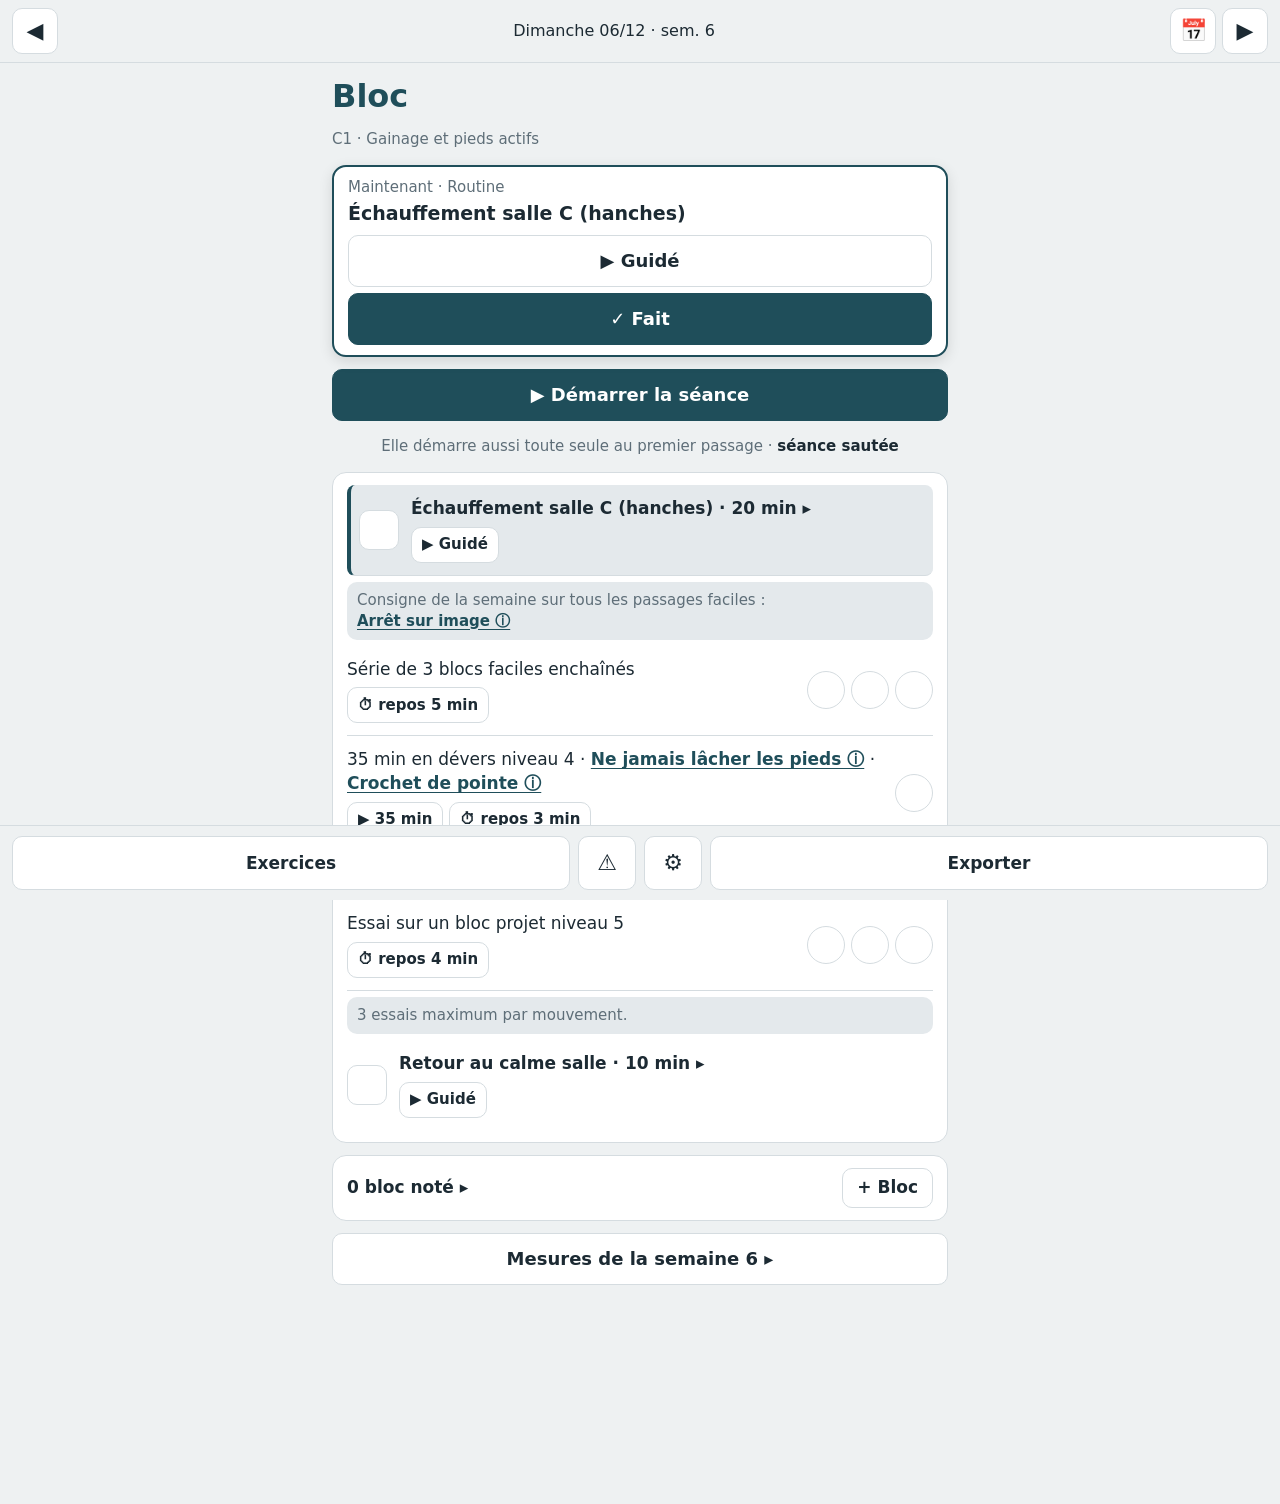
==== commit 1da31ce2: "Add files via upload" ====
--- a/index.html
+++ b/index.html
@@ -37,11 +37,17 @@
     <button data-mn="son" id="mn-son">🔊</button>
     <button data-mn="stop">✕</button>
   </div>
+  <!-- Valider la prochaine étape sans quitter le minuteur -->
+  <button id="mn-fait"></button>
 </div>
+
+<!-- Bandeau après chaque passage -->
+<div id="toast"><span>Passage noté</span><button id="toast-annuler">Annuler</button></div>
 
 <nav>
   <button id="btn-vue">Exercices</button>
   <button id="btn-douleur" aria-label="Signaler une douleur">⚠</button>
+  <button id="btn-reglages" aria-label="Réglages">⚙</button>
   <button id="btn-export">Exporter<small id="info-export"></small></button>
 </nav>
 
--- a/style.css
+++ b/style.css
@@ -64,7 +64,7 @@
   width:100%; font:inherit; padding:10px; border-radius:10px; border:1px solid var(--bord); background:var(--fond); color:var(--texte); }
 textarea { min-height:70px; }
 .choix { display:flex; flex-wrap:wrap; gap:6px; }
-.choix button { min-width:44px; min-height:44px; height:auto; flex:1 0 44px; padding:6px 8px; }
+.choix button { min-width:44px; min-height:44px; height:auto; flex:1 0 auto; padding:6px 10px; }
 button.choisi { background:var(--prise); border-color:var(--prise); color:#1C2A33; font-weight:700; }
 .alerte { color:#fff; background:var(--alerte); border-radius:10px; padding:10px; margin-top:10px; }
 .voie { display:flex; justify-content:space-between; align-items:center; padding:8px 0; border-bottom:1px solid var(--bord); }
@@ -103,7 +103,7 @@
 nav button { flex:1; height:54px; font-weight:600; line-height:1.1; }
 nav small { display:block; font-weight:400; font-size:12px; color:var(--doux); }
 nav small.retard { color:var(--orange); font-weight:700; }
-#btn-douleur { flex:0 0 64px; font-size:22px; }
+#btn-douleur, #btn-reglages { flex:0 0 58px; font-size:22px; }
 
 /* ---------- Fenêtres (douleur, fin de séance, résultat) ---------- */
 #fond-modal { position:fixed; inset:0; z-index:10; background:rgba(0,0,0,.45); display:none; align-items:flex-end; }
@@ -115,3 +115,34 @@
 summary { font-weight:600; }
 .reglage { margin-bottom:12px; }
 #minuteur.plein #mn-anneau circle { stroke-width:4; }
+
+/* ---------- Version 3.2 : séance plus fluide ---------- */
+.centre { text-align:center; }
+/* Carte « Maintenant » : fixée sous l'en-tête pendant la séance */
+.maintenant { position:sticky; top:63px; z-index:4; background:var(--carte); border:2px solid var(--marque);
+              border-radius:14px; padding:10px 14px; margin-bottom:12px; box-shadow:0 4px 14px rgba(0,0,0,.12); }
+.maintenant-titre { font-size:19px; font-weight:700; margin:2px 0 8px; }
+.maintenant .choix button { height:52px; font-size:18px; }
+.ligne.actuelle { border-left:4px solid var(--marque); padding-left:8px; background:var(--info); border-radius:8px; }
+/* Lignes repliées (la dernière fois, relevé) */
+.ligne-pliee { width:100%; text-align:left; padding:10px 14px; margin-bottom:12px; font-size:15px; color:var(--doux); }
+.entete-pliee { display:flex; justify-content:space-between; align-items:center; gap:8px; }
+.petit-bouton { height:40px; padding:0 14px; font-weight:700; }
+/* Bandeau « Passage noté · Annuler » */
+#toast { position:fixed; left:12px; right:12px; bottom:calc(80px + env(safe-area-inset-bottom)); z-index:25; display:none;
+         align-items:center; justify-content:space-between; gap:10px; padding:10px 14px; border-radius:12px;
+         background:var(--texte); color:var(--fond); font-weight:600; box-shadow:0 4px 14px rgba(0,0,0,.25); }
+#toast button { height:40px; padding:0 14px; font-weight:700; background:var(--prise); border-color:var(--prise); color:#1C2A33; }
+/* Bouton « ✓ Fait » du minuteur */
+#mn-fait { display:none; width:100%; min-height:48px; padding:6px 10px; font-weight:700; background:#fff; color:#1C2A33; border:none; }
+#minuteur.plein #mn-fait { min-height:72px; font-size:20px; }
+/* Écran Exercices : menus déroulants */
+details.groupe { background:var(--carte); border:1px solid var(--bord); border-radius:14px; padding:0 14px; margin-bottom:10px; }
+details.groupe > summary { font-size:18px; color:var(--marque); padding:14px 0; }
+details.item { padding:10px 0; }
+/* Écran Réglages : un bouton par panneau */
+.panneau-titre { display:flex; justify-content:space-between; align-items:center; padding:0 16px; text-align:left; }
+.panneau-titre.ouvert { border-color:var(--marque); }
+/* Vue Semaine : séance du jour */
+.semaine-item.aujourdhui { border:2px solid var(--marque); background:var(--info); }
+.petit-etiquette { font-size:12px; text-transform:uppercase; letter-spacing:.05em; color:var(--marque); }
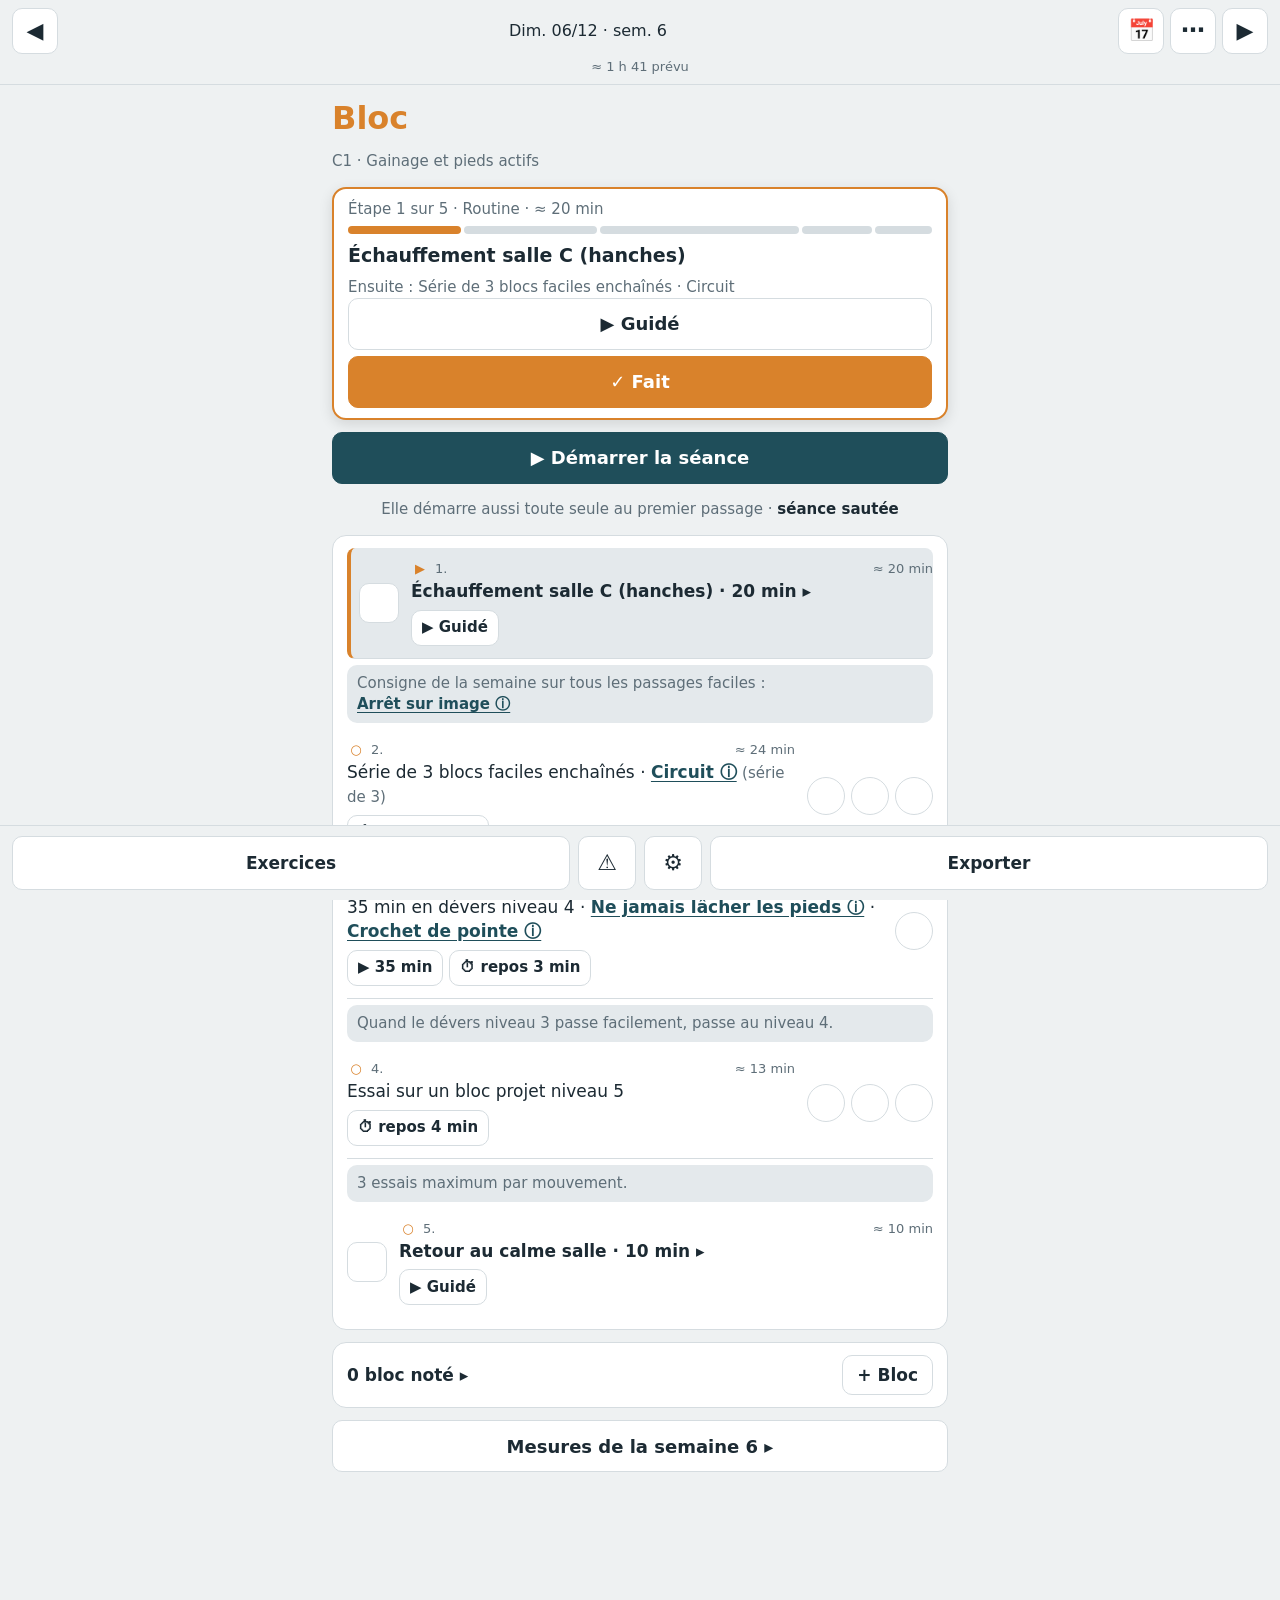
==== commit a1fd9123: "Add files via upload" ====
--- a/index.html
+++ b/index.html
@@ -8,6 +8,8 @@
 <meta name="apple-mobile-web-app-title" content="Escalade">
 <title>Escalade</title>
 <link rel="stylesheet" href="style.css">
+<link rel="apple-touch-icon" href="icone-180.png">
+<link rel="icon" type="image/png" href="icone-180.png">
 </head>
 <body>
 
@@ -18,7 +20,10 @@
   <button id="prec" aria-label="Précédent">◀</button>
   <button id="titre-date" aria-label="Voir la semaine"></button>
   <button id="btn-semaine" aria-label="Vue Semaine">📅</button>
+  <button id="btn-menu" aria-label="Menu de la séance">⋯</button>
   <button id="suiv" aria-label="Suivant">▶</button>
+  <!-- Temps écoulé, durée prévue et heure de fin estimée -->
+  <div id="infos-seance"></div>
 </header>
 
 <main id="ecran"></main>
@@ -27,7 +32,7 @@
 <div id="minuteur">
   <div id="mn-haut">
     <svg id="mn-anneau" viewBox="0 0 64 64"><circle id="mn-fond" cx="32" cy="32" r="27"/><circle id="mn-arc" cx="32" cy="32" r="27"/></svg>
-    <div id="mn-textes"><div id="mn-temps"></div><div id="mn-label"></div><div id="mn-suivant"></div></div>
+    <div id="mn-textes"><div id="mn-temps"></div><div id="mn-label"></div><div id="mn-suivant"></div><div id="mn-ecoule"></div></div>
   </div>
   <div id="mn-ctrl">
     <button data-mn="moins">−30</button>
--- a/style.css
+++ b/style.css
@@ -146,3 +146,70 @@
 /* Vue Semaine : séance du jour */
 .semaine-item.aujourdhui { border:2px solid var(--marque); background:var(--info); }
 .petit-etiquette { font-size:12px; text-transform:uppercase; letter-spacing:.05em; color:var(--marque); }
+
+/* ---------- Version 3.3 : exercices par discipline ---------- */
+.rangee { display:flex; flex-wrap:wrap; gap:6px; padding:10px 0 6px; }
+.rangee button { flex:none; height:40px; padding:0 14px; font-weight:600; white-space:nowrap; }
+.interrupteur { display:flex; align-items:center; gap:8px; font-size:14px; color:var(--doux); margin:4px 0 12px; }
+.interrupteur input { width:22px; height:22px; accent-color:var(--marque); }
+.badge { display:inline-block; font-size:12px; font-weight:700; padding:2px 8px; border-radius:20px; background:var(--info); color:var(--marque); }
+details.item.verrou > summary { color:var(--doux); opacity:.7; }
+details.item .choix { margin-top:8px; }
+
+/* ---------- Version 3.4 ---------- */
+.titre-seance { display:flex; align-items:center; justify-content:space-between; gap:10px; }
+.menu-seance { width:48px; height:44px; font-size:24px; font-weight:700; flex:none; }
+.menu-liste { display:flex; flex-direction:column; gap:8px; }
+.gros.danger { color:var(--alerte); border-color:var(--alerte); }
+.rond.plus { border-style:dashed; font-size:20px; font-weight:700; color:var(--marque); }
+.rond.en-plus { border-style:dashed; }
+.note { font-size:14px; margin-top:6px; padding:4px 8px; border-radius:8px; background:var(--avert); }
+.note.ancienne { background:var(--info); color:var(--doux); }
+.ligne { -webkit-user-select:none; user-select:none; -webkit-touch-callout:none; }
+ol.etapes { margin:6px 0; padding-left:22px; }
+ol.etapes li { margin-bottom:4px; }
+.circuit-ligne { border-top:1px solid var(--bord); padding:10px 0 4px; }
+.choix.compact button { min-height:38px; min-width:38px; padding:4px 8px; font-size:15px; }
+.choix.compact { margin-top:6px; }
+
+/* ---------- Version 3.5 : avancement, durées, couleurs par activité ---------- */
+header { flex-wrap:wrap; }
+#btn-menu { font-size:24px; font-weight:700; }
+#infos-seance { display:none; width:100%; text-align:center; font-size:13px; color:var(--doux); margin-top:-2px; font-variant-numeric:tabular-nums; }
+.maintenant { top:var(--haut-entete, 63px); border-color:var(--act, var(--marque)); }
+.barre-seance { display:flex; gap:3px; height:8px; margin:6px 0 8px; }
+.barre-seance span { background:var(--bord); border-radius:4px; min-width:4px; }
+.barre-seance span.fait { background:#3FA066; }
+.barre-seance span.encours { background:var(--act, var(--marque)); }
+.num-etape { display:flex; align-items:center; gap:6px; font-size:13px; color:var(--doux); margin-bottom:2px; }
+.num-etape .etat { width:18px; text-align:center; font-weight:700; color:var(--act, var(--marque)); }
+.num-etape .duree-prevue { margin-left:auto; }
+.retard { color:var(--orange); font-weight:700; }
+#mn-ecoule { font-size:13px; opacity:.85; }
+.bilan-temps { border:none; padding:0 0 8px; }
+.bilan-temps summary { color:var(--marque); }
+
+/* Une couleur par activité : titre, carte « Maintenant », étape en cours, boutons principaux, vue Semaine */
+body[data-activite="Voie"], .semaine-item[data-act="Voie"], body[data-activite="Escalade extérieur"], .semaine-item[data-act="Escalade extérieur"] { --act:#2E6FB7; }
+body[data-activite="Bloc"], .semaine-item[data-act="Bloc"] { --act:#D9822B; }
+body[data-activite="Course"], .semaine-item[data-act="Course"] { --act:#3FA066; }
+body[data-activite="Maison"], .semaine-item[data-act="Maison"] { --act:#7B5EA7; }
+@media (prefers-color-scheme: dark) {
+  body[data-activite="Voie"], .semaine-item[data-act="Voie"], body[data-activite="Escalade extérieur"], .semaine-item[data-act="Escalade extérieur"] { --act:#6FA8E8; }
+  body[data-activite="Bloc"], .semaine-item[data-act="Bloc"] { --act:#F0A65C; }
+  body[data-activite="Course"], .semaine-item[data-act="Course"] { --act:#6CC08E; }
+  body[data-activite="Maison"], .semaine-item[data-act="Maison"] { --act:#A98BD6; }
+}
+body[data-activite] main > h1 { color:var(--act, var(--marque)); }
+body[data-activite] .maintenant .gros.go, body[data-activite] .carte .gros.go { background:var(--act, var(--marque)); border-color:var(--act, var(--marque)); }
+.ligne.actuelle { border-left-color:var(--act, var(--marque)); }
+.semaine-item[data-act] { border-left:6px solid var(--act, var(--bord)); }
+
+/* Retours visuels discrets (désactivés si l'iPhone réduit les animations) */
+@media (prefers-reduced-motion: no-preference) {
+  .rond.nouveau { animation:pop .3s ease-out; }
+  .maintenant.nouvelle { animation:glisse .3s ease-out; }
+  .ligne.actuelle { transition:background .3s; }
+  @keyframes pop { 0% { transform:scale(.6); } 70% { transform:scale(1.12); } 100% { transform:scale(1); } }
+  @keyframes glisse { 0% { opacity:.4; transform:translateY(6px); } 100% { opacity:1; transform:none; } }
+}
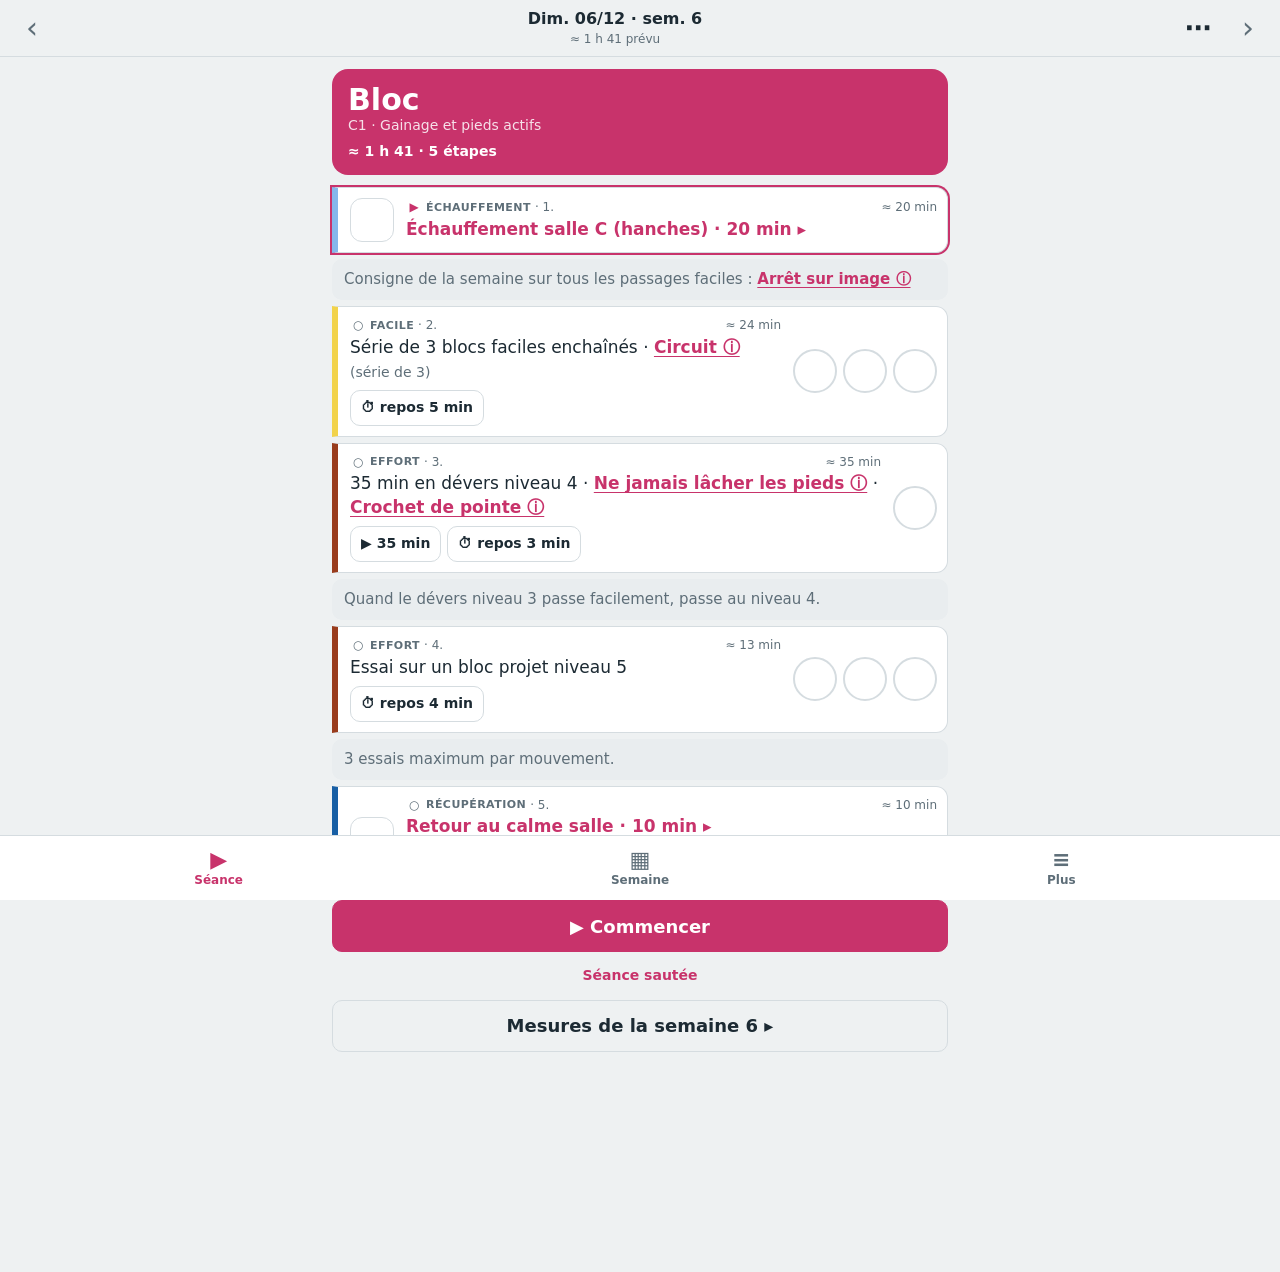
==== commit e9796a84: "Add files via upload" ====
--- a/index.html
+++ b/index.html
@@ -17,19 +17,21 @@
 <div id="bandeau">Nouvelle version disponible · toucher pour mettre à jour</div>
 
 <header>
-  <button id="prec" aria-label="Précédent">◀</button>
-  <button id="titre-date" aria-label="Voir la semaine"></button>
-  <button id="btn-semaine" aria-label="Vue Semaine">📅</button>
+  <button id="prec" aria-label="Précédent">‹</button>
+  <div id="titre">
+    <div id="titre-date"></div>
+    <!-- Temps écoulé, durée prévue et heure de fin estimée -->
+    <div id="infos-seance"></div>
+  </div>
   <button id="btn-menu" aria-label="Menu de la séance">⋯</button>
-  <button id="suiv" aria-label="Suivant">▶</button>
-  <!-- Temps écoulé, durée prévue et heure de fin estimée -->
-  <div id="infos-seance"></div>
+  <button id="suiv" aria-label="Suivant">›</button>
 </header>
 
 <main id="ecran"></main>
 
 <!-- Minuteur : toucher le temps pour passer en plein écran -->
 <div id="minuteur">
+  <div id="mn-coins"><button data-mn="son" id="mn-son" aria-label="Son">🔊</button><button data-mn="stop" aria-label="Fermer le minuteur">✕</button></div>
   <div id="mn-haut">
     <svg id="mn-anneau" viewBox="0 0 64 64"><circle id="mn-fond" cx="32" cy="32" r="27"/><circle id="mn-arc" cx="32" cy="32" r="27"/></svg>
     <div id="mn-textes"><div id="mn-temps"></div><div id="mn-label"></div><div id="mn-suivant"></div><div id="mn-ecoule"></div></div>
@@ -39,8 +41,6 @@
     <button data-mn="pause" id="mn-pause">❚❚</button>
     <button data-mn="plus">+30</button>
     <button data-mn="passer">Passer</button>
-    <button data-mn="son" id="mn-son">🔊</button>
-    <button data-mn="stop">✕</button>
   </div>
   <!-- Valider la prochaine étape sans quitter le minuteur -->
   <button id="mn-fait"></button>
@@ -49,11 +49,11 @@
 <!-- Bandeau après chaque passage -->
 <div id="toast"><span>Passage noté</span><button id="toast-annuler">Annuler</button></div>
 
-<nav>
-  <button id="btn-vue">Exercices</button>
-  <button id="btn-douleur" aria-label="Signaler une douleur">⚠</button>
-  <button id="btn-reglages" aria-label="Réglages">⚙</button>
-  <button id="btn-export">Exporter<small id="info-export"></small></button>
+<!-- Trois onglets : Séance, Semaine, Plus -->
+<nav id="onglets">
+  <button data-onglet="seance"><span class="ic">▶</span>Séance</button>
+  <button data-onglet="semaine"><span class="ic">▦</span>Semaine</button>
+  <button data-onglet="plus"><span class="ic">≡</span>Plus<span id="pastille-plus"></span></button>
 </nav>
 
 <div id="fond-modal"><div class="carte" id="modal"></div></div>
--- a/style.css
+++ b/style.css
@@ -1,215 +1,280 @@
 /* =====================================================================
-   style.css — apparence de l'app Escalade
+   style.css — apparence de l'app Escalade (version 4)
+   Règle : une couleur = un sens. Les couleurs se changent ici, en haut.
    ===================================================================== */
 
-/* ---------- Couleurs (modifiables ici) ---------- */
+/* ---------- Couleurs ---------- */
 :root {
-  --fond:#EEF1F2; --carte:#FFFFFF; --texte:#1C2A33; --doux:#5E6E78;
-  --marque:#1F4E5A;   /* bleu-vert de l'Excel */
-  --prise:#F2C200;    /* jaune « prise » : ce qui est fait */
-  --alerte:#C0392B; --orange:#D9822B; --bord:#D5DCE0; --info:#E4E9EC;
-  --avert:#FBE7D3;    /* fond des encadrés d'avertissement */
+  /* Neutres */
+  --fond:#EEF1F2; --carte:#FFFFFF; --texte:#1C2A33; --doux:#5E6E78; --bord:#D5DCE0; --info:#E9EDEF;
+  --marque:#1F4E5A;                         /* couleur par défaut (hors séance) */
+  /* Activités */
+  --c-voie:#2E6FB7; --c-bloc:#C8336B; --c-course:#0E9AA7; --c-maison:#7B5EA7;
+  /* Types d'étape (bande à gauche) */
+  --t-echauffement:#85B7EB; --t-securite:#E24B4A; --t-facile:#F2D34B; --t-effort:#993C1D; --t-recup:#185FA5;
+  /* Sens */
+  --fait:#3B8C3F; --attention:#F2711C; --danger:#C0392B; --avert:#FDEBDD;
+  --repos:#185FA5;                          /* minuteur pendant le repos */
 }
 @media (prefers-color-scheme: dark) {
-  :root { --fond:#141B20; --carte:#1E282F; --texte:#E6ECEF; --doux:#9AAAB3;
-          --marque:#6FB3C2; --bord:#33424B; --info:#26323A; --avert:#3D2A1A; }
+  :root {
+    --fond:#141B20; --carte:#1E282F; --texte:#E6ECEF; --doux:#9AAAB3; --bord:#33424B; --info:#26323A;
+    --marque:#6FB3C2;
+    --c-voie:#4F8FD6; --c-bloc:#E0558A; --c-course:#2BB5C1; --c-maison:#9C80CF;
+    --t-echauffement:#85B7EB; --t-securite:#F07070; --t-facile:#F2D34B; --t-effort:#C25A35; --t-recup:#4F8FD6;
+    --fait:#5FB563; --attention:#FF8A3D; --danger:#F07070; --avert:#3D2A1A; --repos:#2E6FB7;
+  }
 }
-
+/* Couleur de l'activité de la séance affichée (et des tuiles, cartes de la semaine…) */
+body { --act:var(--marque); }
+body[data-activite="Voie"], [data-act="Voie"], body[data-activite="Escalade extérieur"], [data-act="Escalade extérieur"] { --act:var(--c-voie); }
+body[data-activite="Bloc"], [data-act="Bloc"] { --act:var(--c-bloc); }
+body[data-activite="Course"], [data-act="Course"] { --act:var(--c-course); }
+body[data-activite="Maison"], [data-act="Maison"] { --act:var(--c-maison); }
+
+/* ---------- Base ---------- */
 * { box-sizing:border-box; -webkit-tap-highlight-color:transparent; }
 body { margin:0; font-family:-apple-system, system-ui, sans-serif; font-size:17px; line-height:1.4;
        background:var(--fond); color:var(--texte);
-       padding:env(safe-area-inset-top) 0 calc(190px + env(safe-area-inset-bottom)); }
+       padding:env(safe-area-inset-top) 0 calc(200px + env(safe-area-inset-bottom)); }
 button { font:inherit; color:var(--texte); background:var(--carte); border:1px solid var(--bord); border-radius:10px; }
 button:disabled { opacity:.45; }
-
-/* ---------- En-tête ---------- */
+main { padding:12px; max-width:640px; margin:auto; }
+h1 { font-size:30px; line-height:1.1; margin:0; }
+h2 { font-size:18px; margin:0 0 8px; }
+.petit, .phase { color:var(--doux); font-size:14px; }
+.centre { text-align:center; }
+.retard { color:var(--attention); font-weight:700; }
+.carte { background:var(--carte); border:1px solid var(--bord); border-radius:14px; padding:12px 14px; margin-bottom:12px; }
+.avert { background:var(--avert); border:1px solid var(--attention); border-radius:14px; padding:10px 14px; margin-bottom:12px; font-size:15px; }
+.alerte { color:#fff; background:var(--danger); border-radius:10px; padding:10px; margin-top:10px; }
+#bandeau { display:none; background:var(--marque); color:#fff; text-align:center; padding:10px; font-weight:700; }
+
+/* ---------- Boutons : plein (principal), contour, lien ---------- */
+.gros { display:block; width:100%; min-height:52px; font-weight:700; font-size:18px; margin:8px 0; }
+.gros.go, button.principal { background:var(--act); border-color:var(--act); color:#fff; font-weight:700; }
+.gros.contour { background:transparent; border:1.5px solid var(--bord); font-weight:600; }
+.danger { color:var(--danger) !important; border-color:var(--danger) !important; }
+.lien { border:none; background:none; padding:0; text-align:left; font-weight:600; color:var(--act); }
+.lien.petit { color:var(--doux); font-weight:500; margin-top:4px; }
+.actions { display:flex; gap:8px; margin-top:14px; }
+.actions button { flex:1; min-height:50px; font-weight:600; }
+.retour { border:none; background:none; color:var(--act); font-weight:600; padding:4px 0 10px; }
+
+/* ---------- En-tête : ‹ date › et ⋯ ---------- */
 header { position:sticky; top:0; z-index:5; background:var(--fond); display:flex; align-items:center; gap:6px;
-         padding:8px 12px; border-bottom:1px solid var(--bord); }
-header button { font-size:22px; width:46px; height:46px; flex:none; }
-#titre-date { flex:1; width:auto; border:none; background:none; font-size:16px; }
-#bandeau { display:none; background:var(--marque); color:#fff; text-align:center; padding:10px; font-weight:700; }
-
-main { padding:12px; max-width:640px; margin:auto; }
-h1 { font-size:32px; line-height:1.1; margin:4px 0 2px; color:var(--marque); }
-h2 { font-size:18px; margin:0 0 8px; }
-.phase, .petit { color:var(--doux); font-size:15px; }
-.carte { background:var(--carte); border:1px solid var(--bord); border-radius:14px; padding:12px 14px; margin-bottom:12px; }
-.avert { background:var(--avert); border:1px solid var(--orange); border-radius:14px; padding:10px 14px; margin-bottom:12px; font-size:15px; }
-.gros { width:100%; height:52px; font-weight:700; font-size:18px; }
-.gros.go { background:var(--marque); color:#fff; border-color:var(--marque); }
-.semaine-item { text-align:left; height:auto; min-height:52px; padding:10px 14px; margin-bottom:8px; font-weight:600; }
-
-/* ---------- Lignes de la séance ---------- */
-.ligne { display:flex; gap:12px; align-items:center; padding:12px 0; border-bottom:1px solid var(--bord); }
-.ligne:last-child { border-bottom:none; }
-.ligne .txt { flex:1; }
+         padding:6px 10px; border-bottom:1px solid var(--bord); }
+header button { width:44px; height:44px; flex:none; border:none; background:none; font-size:30px; line-height:1; color:var(--doux); }
+#btn-menu { font-size:26px; font-weight:700; color:var(--texte); }
+#titre { flex:1; text-align:center; min-width:0; }
+#titre-date { font-size:16px; font-weight:600; white-space:nowrap; overflow:hidden; text-overflow:ellipsis; }
+#infos-seance { display:none; font-size:12px; color:var(--doux); font-variant-numeric:tabular-nums; }
+
+/* ---------- Écran Séance ---------- */
+.bandeau-seance { background:var(--act); color:#fff; border-radius:16px; padding:14px 16px; margin-bottom:12px; }
+.bandeau-seance .phase { color:rgba(255,255,255,.85); }
+.bandeau-seance .sous-titre { font-size:14px; margin-top:6px; color:#fff; font-weight:600; }
+/* Carte « Maintenant » : pleine, dans la couleur de l'activité */
+.maintenant { position:sticky; top:var(--haut-entete, 58px); z-index:4; background:var(--act); color:#fff;
+              border-radius:16px; padding:12px 14px; margin-bottom:12px; box-shadow:0 6px 18px rgba(0,0,0,.18); }
+.maintenant-haut { display:flex; justify-content:space-between; gap:8px; font-size:13px; color:rgba(255,255,255,.9); }
+.maintenant-titre { font-size:20px; font-weight:700; margin:4px 0 2px; }
+.maintenant-suite { font-size:13px; color:rgba(255,255,255,.85); }
+.maintenant .choix { margin-top:10px; flex-wrap:nowrap; }
+.maintenant button.sur-couleur { background:transparent; border:1.5px solid rgba(255,255,255,.7); color:#fff; font-weight:700; min-height:50px; flex:0 0 auto; padding:0 14px; }
+.maintenant button.blanc { background:#fff; border-color:#fff; color:var(--act); font-weight:800; font-size:18px; min-height:50px; flex:1; }
+.maintenant .retard { color:#FFE0C2; }
+.barre-seance { display:flex; gap:3px; height:8px; margin:8px 0 6px; }
+.barre-seance span { background:rgba(255,255,255,.35); border-radius:4px; min-width:4px; }
+.barre-seance span.fait { background:#9BE29F; }
+.barre-seance span.encours { background:#fff; }
+/* Résumé d'une séance terminée */
+.resume-ligne { display:flex; justify-content:space-between; align-items:center; padding:6px 0; border-bottom:1px solid var(--bord); }
+.resume .liens { margin-top:10px; font-size:15px; }
+.pastille-echelle { display:inline-block; padding:4px 10px; border-radius:20px; font-weight:700; font-size:14px; }
+/* Étapes : bande colorée à gauche selon le type */
+.liste-etapes { margin-bottom:8px; }
+.ligne { display:flex; gap:12px; align-items:center; padding:10px 10px 10px 12px; margin-bottom:6px; background:var(--carte);
+         border:1px solid var(--bord); border-radius:0 12px 12px 0; -webkit-user-select:none; user-select:none; -webkit-touch-callout:none; }
+.ligne .txt { flex:1; min-width:0; }
+.ligne.etape { border-left:6px solid var(--bord); }
+.type-echauffement { border-left-color:var(--t-echauffement) !important; }
+.type-securite { border-left-color:var(--t-securite) !important; }
+.type-facile { border-left-color:var(--t-facile) !important; }
+.type-effort { border-left-color:var(--t-effort) !important; }
+.type-recup { border-left-color:var(--t-recup) !important; }
 .ligne.finie .txt { color:var(--doux); }
-.ligne.info { display:block; background:var(--info); border:none; border-radius:10px; padding:8px 10px; margin:6px 0; font-size:15px; color:var(--doux); }
-.case { width:40px; height:40px; flex:none; font-size:22px; font-weight:700; color:transparent; }
-.case.ok, .rond.ok { background:var(--prise); border-color:var(--prise); color:#1C2A33; }
-.ronds { display:flex; flex-wrap:wrap; gap:6px; justify-content:flex-end; max-width:50%; }
-.rond { width:38px; height:38px; border-radius:50%; flex:none; }
+.ligne.actuelle { box-shadow:0 0 0 2px var(--act); }
+.ligne.info { display:block; background:var(--info); border:none; border-radius:10px; font-size:15px; color:var(--doux); }
+.num-etape { display:flex; align-items:center; gap:4px; font-size:12px; color:var(--doux); margin-bottom:2px; }
+.num-etape .etat { width:16px; text-align:center; font-weight:700; }
+.ligne.finie .num-etape .etat { color:var(--fait); }
+.ligne.actuelle .num-etape .etat { color:var(--act); }
+.num-etape .type-nom { font-weight:700; text-transform:uppercase; letter-spacing:.04em; font-size:11px; }
+.num-etape .duree-prevue { margin-left:auto; }
+.case { width:44px; height:44px; flex:none; font-size:22px; font-weight:700; color:transparent; border-radius:12px; }
+.case.ok { background:var(--fait); border-color:var(--fait); color:#fff; }
+.ronds { display:flex; flex-wrap:wrap; gap:6px; justify-content:flex-end; max-width:52%; }
+.rond { width:44px; height:44px; border-radius:50%; flex:none; border:2px solid var(--bord); font-size:20px; font-weight:700; }
+.rond.ok { background:var(--fait); border-color:var(--fait); color:#fff; }
+.rond.en-plus, .rond.plus { border-style:dashed; }
+.rond.plus { color:var(--act); font-size:22px; }
 .outils { display:flex; flex-wrap:wrap; gap:6px; margin-top:6px; }
-.outils button { height:36px; padding:0 10px; font-size:15px; font-weight:600; }
-.lien { border:none; background:none; padding:0; text-align:left; font-weight:600; color:var(--texte); }
-.exo { border:none; background:none; padding:0; color:var(--marque); font-weight:600; text-decoration:underline; text-underline-offset:3px; }
+.outils button { height:36px; padding:0 10px; font-size:14px; font-weight:600; background:transparent; }
+.exo { border:none; background:none; padding:0; color:var(--act); font-weight:600; text-decoration:underline; text-underline-offset:3px; }
 .explic, .detail { background:var(--info); border-radius:10px; padding:8px 10px; margin-top:8px; font-size:15px; }
-.compteur { display:flex; gap:8px; align-items:center; }
-.compteur button { width:48px; height:44px; font-size:22px; }
-.compteur input, .compteur span { text-align:center; width:70px; }
-
-/* ---------- Champs ---------- */
+.note { font-size:14px; margin-top:6px; padding:4px 8px; border-radius:8px; background:var(--avert); }
+.note.ancienne { background:var(--info); color:var(--doux); }
+.ligne-pliee { width:100%; text-align:left; padding:10px 14px; margin-bottom:8px; font-size:15px; color:var(--doux); background:transparent; }
+.entete-pliee { display:flex; justify-content:space-between; align-items:center; gap:8px; }
+.petit-bouton { height:40px; padding:0 14px; font-weight:700; background:transparent; }
+.voie { display:flex; justify-content:space-between; align-items:center; gap:8px; padding:8px 0; border-bottom:1px solid var(--bord); }
+.voie button { width:40px; height:36px; }
+.voie .lien { width:auto; height:auto; color:var(--texte); font-weight:500; }
+ol.etapes { margin:6px 0; padding-left:22px; }
+ol.etapes li { margin-bottom:6px; }
+
+/* ---------- Choix, champs, interrupteurs ---------- */
 label.champ { display:block; font-weight:600; margin:14px 0 6px; }
 input[type=text], input[type=number], input[type=date], input[type=time], input[type=search], select, textarea {
   width:100%; font:inherit; padding:10px; border-radius:10px; border:1px solid var(--bord); background:var(--fond); color:var(--texte); }
 textarea { min-height:70px; }
 .choix { display:flex; flex-wrap:wrap; gap:6px; }
-.choix button { min-width:44px; min-height:44px; height:auto; flex:1 0 auto; padding:6px 10px; }
-button.choisi { background:var(--prise); border-color:var(--prise); color:#1C2A33; font-weight:700; }
-.alerte { color:#fff; background:var(--alerte); border-radius:10px; padding:10px; margin-top:10px; }
-.voie { display:flex; justify-content:space-between; align-items:center; padding:8px 0; border-bottom:1px solid var(--bord); }
-.voie button { width:40px; height:36px; }
-
-/* ---------- Minuteur ---------- */
-#minuteur { position:fixed; left:12px; right:12px; bottom:calc(76px + env(safe-area-inset-bottom)); z-index:7;
-            display:none; flex-direction:column; gap:8px; padding:10px 12px; border-radius:16px;
-            background:var(--marque); color:#fff; box-shadow:0 4px 18px rgba(0,0,0,.25); }
-#mn-haut { display:flex; align-items:center; gap:12px; }
-#mn-anneau { width:64px; height:64px; flex:none; transform:rotate(-90deg); }
+.choix button { min-width:44px; min-height:44px; flex:1 0 auto; padding:6px 10px; background:transparent; }
+button.choisi { border:2px solid var(--act); color:var(--act); font-weight:700; background:var(--carte); }
+.choix.compact button { min-height:38px; min-width:38px; padding:4px 8px; font-size:15px; }
+.segment { display:flex; border:1px solid var(--bord); border-radius:10px; overflow:hidden; }
+.segment button { flex:1; border:none; border-radius:0; min-height:42px; background:transparent; }
+.segment button.choisi { background:var(--act); color:#fff; border:none; }
+.resultats { display:flex; flex-direction:column; gap:6px; }
+.resultats button { min-height:48px; font-weight:600; }
+button.res-ok { background:var(--fait); border-color:var(--fait); color:#fff; }
+button.res-sec { background:transparent; border:1.5px solid var(--bord); }
+button.res-non { background:var(--info); border-color:var(--info); color:var(--doux); }
+button.res-ok.choisi, button.res-non.choisi { box-shadow:0 0 0 3px var(--act); }
+.echelle { display:flex; gap:4px; }
+.echelle button { flex:1; min-width:0; min-height:44px; padding:0; border:none; font-weight:600; opacity:.45; }
+.echelle button.choisi { opacity:1; outline:3px solid var(--texte); outline-offset:1px; }
+.compteur { display:flex; gap:8px; align-items:center; }
+.compteur button { width:48px; height:44px; font-size:22px; background:transparent; }
+.compteur span { text-align:center; min-width:70px; font-weight:600; }
+.interrupteur { display:flex; align-items:center; gap:8px; font-size:14px; color:var(--doux); margin:12px 0; }
+.interrupteur input { width:22px; height:22px; accent-color:var(--act); }
+.badge { display:inline-block; font-size:12px; font-weight:700; padding:2px 8px; border-radius:20px; background:var(--info); color:var(--doux); }
+.circuit-ligne { border-top:1px solid var(--bord); padding:10px 0 4px; }
+
+/* ---------- Minuteur : couleur selon la phase ---------- */
+#minuteur { position:fixed; left:12px; right:12px; bottom:calc(74px + env(safe-area-inset-bottom)); z-index:7;
+            display:none; flex-direction:column; gap:8px; padding:12px 14px; border-radius:18px;
+            background:var(--act); color:#fff; box-shadow:0 6px 20px rgba(0,0,0,.28); }
+#minuteur.phase-repos { background:var(--repos); }
+#minuteur.bientot { background:var(--attention); }
+#minuteur.fini { background:var(--fait); }
+#mn-coins { position:absolute; top:6px; right:8px; display:flex; gap:2px; }
+#mn-coins button { width:34px; height:34px; border:none; background:none; color:rgba(255,255,255,.85); font-size:16px; padding:0; }
+#mn-haut { display:flex; align-items:center; gap:12px; padding-right:70px; }
+#mn-anneau { width:60px; height:60px; flex:none; transform:rotate(-90deg); }
 #mn-anneau circle { fill:none; stroke-width:8; }
-#mn-fond { stroke:rgba(255,255,255,.25); }
+#mn-fond { stroke:rgba(255,255,255,.3); }
 #mn-arc { stroke:#fff; stroke-linecap:round; transition:stroke-dashoffset .2s linear; }
 #mn-textes { flex:1; min-width:0; }
 #mn-temps { font-size:34px; font-weight:800; font-variant-numeric:tabular-nums; line-height:1; }
-#mn-label, #mn-suivant { font-size:14px; opacity:.9; white-space:nowrap; overflow:hidden; text-overflow:ellipsis; }
+#mn-label, #mn-suivant, #mn-ecoule { font-size:13px; opacity:.9; white-space:nowrap; overflow:hidden; text-overflow:ellipsis; }
 #mn-ctrl { display:flex; gap:6px; }
-#mn-ctrl button { flex:1; height:44px; padding:0; background:rgba(255,255,255,.15); border-color:rgba(255,255,255,.3); color:#fff; font-weight:700; }
-#minuteur.bientot { background:var(--orange); }
-#minuteur.fini { background:var(--prise); color:#1C2A33; }
-#minuteur.fini #mn-ctrl button { color:#1C2A33; border-color:rgba(0,0,0,.2); }
-/* Plein écran : toucher le temps pour agrandir ou réduire */
-#minuteur.plein { inset:0; border-radius:0; justify-content:center; padding:calc(20px + env(safe-area-inset-top)) 20px calc(20px + env(safe-area-inset-bottom)); z-index:20; }
-#minuteur.plein #mn-haut { flex-direction:column; text-align:center; }
+#mn-ctrl button { flex:1; height:42px; padding:0; background:transparent; border:1.5px solid rgba(255,255,255,.55); color:#fff; font-weight:700; }
+#mn-fait { display:none; width:100%; min-height:48px; padding:6px 10px; font-weight:800; background:#fff; color:#1C2A33; border:none; }
+#minuteur.plein { inset:0; border-radius:0; justify-content:center; z-index:20;
+                  padding:calc(20px + env(safe-area-inset-top)) 20px calc(20px + env(safe-area-inset-bottom)); }
+#minuteur.plein #mn-coins { top:calc(14px + env(safe-area-inset-top)); right:14px; }
+#minuteur.plein #mn-coins button { width:48px; height:48px; font-size:22px; }
+#minuteur.plein #mn-haut { flex-direction:column; text-align:center; padding-right:0; }
 #minuteur.plein #mn-anneau { width:240px; height:240px; }
+#minuteur.plein #mn-anneau circle { stroke-width:4; }
 #minuteur.plein #mn-temps { font-size:84px; }
-#minuteur.plein #mn-label, #minuteur.plein #mn-suivant { font-size:18px; white-space:normal; }
+#minuteur.plein #mn-label, #minuteur.plein #mn-suivant, #minuteur.plein #mn-ecoule { font-size:18px; white-space:normal; }
 #minuteur.plein #mn-ctrl button { height:64px; font-size:20px; }
+#minuteur.plein #mn-fait { min-height:72px; font-size:20px; }
 body.flash { animation:flash .5s 3; }
-@keyframes flash { 50% { background:var(--prise); } }
-
-/* ---------- Barre du bas ---------- */
-nav { position:fixed; bottom:0; left:0; right:0; z-index:6; display:flex; gap:8px;
-      padding:10px 12px calc(10px + env(safe-area-inset-bottom)); background:var(--fond); border-top:1px solid var(--bord); }
-nav button { flex:1; height:54px; font-weight:600; line-height:1.1; }
-nav small { display:block; font-weight:400; font-size:12px; color:var(--doux); }
-nav small.retard { color:var(--orange); font-weight:700; }
-#btn-douleur, #btn-reglages { flex:0 0 58px; font-size:22px; }
-
-/* ---------- Fenêtres (douleur, fin de séance, résultat) ---------- */
+@keyframes flash { 50% { background:var(--fait); } }
+
+/* ---------- Bandeau « Passage noté · Annuler » ---------- */
+#toast { position:fixed; left:12px; right:12px; bottom:calc(80px + env(safe-area-inset-bottom)); z-index:25; display:none;
+         align-items:center; justify-content:space-between; gap:10px; padding:10px 14px; border-radius:14px;
+         background:var(--texte); color:var(--fond); font-weight:600; box-shadow:0 4px 14px rgba(0,0,0,.25); }
+#toast button { height:40px; padding:0 14px; font-weight:700; background:var(--fond); border-color:var(--fond); color:var(--texte); }
+
+/* ---------- Onglets du bas ---------- */
+#onglets { position:fixed; bottom:0; left:0; right:0; z-index:6; display:flex;
+           padding:6px 8px calc(6px + env(safe-area-inset-bottom)); background:var(--carte); border-top:1px solid var(--bord); }
+#onglets button { flex:1; border:none; background:none; color:var(--doux); font-size:12px; font-weight:600; min-height:52px; position:relative; }
+#onglets .ic { display:block; font-size:22px; line-height:1.1; }
+#onglets button.actif { color:var(--act); }
+#pastille-plus { display:none; position:absolute; top:6px; left:calc(50% + 10px); width:10px; height:10px; border-radius:50%; background:var(--attention); }
+
+/* ---------- Fenêtres ---------- */
 #fond-modal { position:fixed; inset:0; z-index:10; background:rgba(0,0,0,.45); display:none; align-items:flex-end; }
-#fond-modal .carte { width:100%; margin:0; border-radius:16px 16px 0 0; padding-bottom:calc(16px + env(safe-area-inset-bottom)); max-height:88vh; overflow:auto; }
-
-/* ---------- Écran Exercices ---------- */
-.cat { color:var(--marque); font-size:20px; margin:18px 0 4px; }
-details { border-bottom:1px solid var(--bord); padding:10px 0; }
-summary { font-weight:600; }
-.reglage { margin-bottom:12px; }
-#minuteur.plein #mn-anneau circle { stroke-width:4; }
-
-/* ---------- Version 3.2 : séance plus fluide ---------- */
-.centre { text-align:center; }
-/* Carte « Maintenant » : fixée sous l'en-tête pendant la séance */
-.maintenant { position:sticky; top:63px; z-index:4; background:var(--carte); border:2px solid var(--marque);
-              border-radius:14px; padding:10px 14px; margin-bottom:12px; box-shadow:0 4px 14px rgba(0,0,0,.12); }
-.maintenant-titre { font-size:19px; font-weight:700; margin:2px 0 8px; }
-.maintenant .choix button { height:52px; font-size:18px; }
-.ligne.actuelle { border-left:4px solid var(--marque); padding-left:8px; background:var(--info); border-radius:8px; }
-/* Lignes repliées (la dernière fois, relevé) */
-.ligne-pliee { width:100%; text-align:left; padding:10px 14px; margin-bottom:12px; font-size:15px; color:var(--doux); }
-.entete-pliee { display:flex; justify-content:space-between; align-items:center; gap:8px; }
-.petit-bouton { height:40px; padding:0 14px; font-weight:700; }
-/* Bandeau « Passage noté · Annuler » */
-#toast { position:fixed; left:12px; right:12px; bottom:calc(80px + env(safe-area-inset-bottom)); z-index:25; display:none;
-         align-items:center; justify-content:space-between; gap:10px; padding:10px 14px; border-radius:12px;
-         background:var(--texte); color:var(--fond); font-weight:600; box-shadow:0 4px 14px rgba(0,0,0,.25); }
-#toast button { height:40px; padding:0 14px; font-weight:700; background:var(--prise); border-color:var(--prise); color:#1C2A33; }
-/* Bouton « ✓ Fait » du minuteur */
-#mn-fait { display:none; width:100%; min-height:48px; padding:6px 10px; font-weight:700; background:#fff; color:#1C2A33; border:none; }
-#minuteur.plein #mn-fait { min-height:72px; font-size:20px; }
-/* Écran Exercices : menus déroulants */
-details.groupe { background:var(--carte); border:1px solid var(--bord); border-radius:14px; padding:0 14px; margin-bottom:10px; }
-details.groupe > summary { font-size:18px; color:var(--marque); padding:14px 0; }
-details.item { padding:10px 0; }
-/* Écran Réglages : un bouton par panneau */
-.panneau-titre { display:flex; justify-content:space-between; align-items:center; padding:0 16px; text-align:left; }
-.panneau-titre.ouvert { border-color:var(--marque); }
-/* Vue Semaine : séance du jour */
-.semaine-item.aujourdhui { border:2px solid var(--marque); background:var(--info); }
-.petit-etiquette { font-size:12px; text-transform:uppercase; letter-spacing:.05em; color:var(--marque); }
-
-/* ---------- Version 3.3 : exercices par discipline ---------- */
-.rangee { display:flex; flex-wrap:wrap; gap:6px; padding:10px 0 6px; }
-.rangee button { flex:none; height:40px; padding:0 14px; font-weight:600; white-space:nowrap; }
-.interrupteur { display:flex; align-items:center; gap:8px; font-size:14px; color:var(--doux); margin:4px 0 12px; }
-.interrupteur input { width:22px; height:22px; accent-color:var(--marque); }
-.badge { display:inline-block; font-size:12px; font-weight:700; padding:2px 8px; border-radius:20px; background:var(--info); color:var(--marque); }
-details.item.verrou > summary { color:var(--doux); opacity:.7; }
-details.item .choix { margin-top:8px; }
-
-/* ---------- Version 3.4 ---------- */
-.titre-seance { display:flex; align-items:center; justify-content:space-between; gap:10px; }
-.menu-seance { width:48px; height:44px; font-size:24px; font-weight:700; flex:none; }
+#fond-modal .carte { width:100%; margin:0; border-radius:18px 18px 0 0; padding-bottom:calc(16px + env(safe-area-inset-bottom)); max-height:88vh; overflow:auto; }
 .menu-liste { display:flex; flex-direction:column; gap:8px; }
-.gros.danger { color:var(--alerte); border-color:var(--alerte); }
-.rond.plus { border-style:dashed; font-size:20px; font-weight:700; color:var(--marque); }
-.rond.en-plus { border-style:dashed; }
-.note { font-size:14px; margin-top:6px; padding:4px 8px; border-radius:8px; background:var(--avert); }
-.note.ancienne { background:var(--info); color:var(--doux); }
-.ligne { -webkit-user-select:none; user-select:none; -webkit-touch-callout:none; }
-ol.etapes { margin:6px 0; padding-left:22px; }
-ol.etapes li { margin-bottom:4px; }
-.circuit-ligne { border-top:1px solid var(--bord); padding:10px 0 4px; }
-.choix.compact button { min-height:38px; min-width:38px; padding:4px 8px; font-size:15px; }
-.choix.compact { margin-top:6px; }
-
-/* ---------- Version 3.5 : avancement, durées, couleurs par activité ---------- */
-header { flex-wrap:wrap; }
-#btn-menu { font-size:24px; font-weight:700; }
-#infos-seance { display:none; width:100%; text-align:center; font-size:13px; color:var(--doux); margin-top:-2px; font-variant-numeric:tabular-nums; }
-.maintenant { top:var(--haut-entete, 63px); border-color:var(--act, var(--marque)); }
-.barre-seance { display:flex; gap:3px; height:8px; margin:6px 0 8px; }
-.barre-seance span { background:var(--bord); border-radius:4px; min-width:4px; }
-.barre-seance span.fait { background:#3FA066; }
-.barre-seance span.encours { background:var(--act, var(--marque)); }
-.num-etape { display:flex; align-items:center; gap:6px; font-size:13px; color:var(--doux); margin-bottom:2px; }
-.num-etape .etat { width:18px; text-align:center; font-weight:700; color:var(--act, var(--marque)); }
-.num-etape .duree-prevue { margin-left:auto; }
-.retard { color:var(--orange); font-weight:700; }
-#mn-ecoule { font-size:13px; opacity:.85; }
+.ligne-menu { display:flex; align-items:center; gap:12px; text-align:left; padding:12px 14px; min-height:56px; background:var(--carte); }
+.ligne-menu .icone { width:28px; text-align:center; font-size:20px; flex:none; }
+.ligne-menu .titre-menu { display:block; font-weight:600; }
+.ligne-menu .sous-menu { display:block; font-size:13px; color:var(--doux); }
+.ligne-menu .chevron { margin-left:auto; color:var(--doux); font-size:22px; }
+.ligne-menu.grande { min-height:66px; }
+.ligne-menu.en-retard .sous-menu { color:var(--attention); font-weight:700; }
+.separateur { height:8px; }
 .bilan-temps { border:none; padding:0 0 8px; }
-.bilan-temps summary { color:var(--marque); }
-
-/* Une couleur par activité : titre, carte « Maintenant », étape en cours, boutons principaux, vue Semaine */
-body[data-activite="Voie"], .semaine-item[data-act="Voie"], body[data-activite="Escalade extérieur"], .semaine-item[data-act="Escalade extérieur"] { --act:#2E6FB7; }
-body[data-activite="Bloc"], .semaine-item[data-act="Bloc"] { --act:#D9822B; }
-body[data-activite="Course"], .semaine-item[data-act="Course"] { --act:#3FA066; }
-body[data-activite="Maison"], .semaine-item[data-act="Maison"] { --act:#7B5EA7; }
-@media (prefers-color-scheme: dark) {
-  body[data-activite="Voie"], .semaine-item[data-act="Voie"], body[data-activite="Escalade extérieur"], .semaine-item[data-act="Escalade extérieur"] { --act:#6FA8E8; }
-  body[data-activite="Bloc"], .semaine-item[data-act="Bloc"] { --act:#F0A65C; }
-  body[data-activite="Course"], .semaine-item[data-act="Course"] { --act:#6CC08E; }
-  body[data-activite="Maison"], .semaine-item[data-act="Maison"] { --act:#A98BD6; }
-}
-body[data-activite] main > h1 { color:var(--act, var(--marque)); }
-body[data-activite] .maintenant .gros.go, body[data-activite] .carte .gros.go { background:var(--act, var(--marque)); border-color:var(--act, var(--marque)); }
-.ligne.actuelle { border-left-color:var(--act, var(--marque)); }
-.semaine-item[data-act] { border-left:6px solid var(--act, var(--bord)); }
-
-/* Retours visuels discrets (désactivés si l'iPhone réduit les animations) */
+.bilan-temps summary { color:var(--act); font-weight:600; }
+
+/* ---------- Onglet Semaine ---------- */
+.bilan-semaine { text-align:center; font-weight:600; color:var(--doux); margin:4px 0 12px; }
+.carte-seance { display:flex; align-items:center; gap:10px; width:100%; text-align:left; padding:12px 14px; margin-bottom:8px;
+                border-left:6px solid var(--act); border-radius:0 14px 14px 0; background:var(--carte); }
+.carte-seance.aujourdhui { box-shadow:0 0 0 2px var(--act); }
+.cs-texte { flex:1; min-width:0; }
+.cs-jour { font-size:13px; color:var(--doux); }
+.cs-titre { font-weight:700; }
+.cs-duree { font-size:13px; color:var(--doux); }
+.petit-etiquette { font-size:11px; font-weight:700; text-transform:uppercase; letter-spacing:.05em; color:var(--act); }
+.etat-seance { width:34px; height:34px; border-radius:50%; display:flex; align-items:center; justify-content:center; flex:none;
+               border:2px solid var(--bord); color:var(--doux); font-weight:700; }
+.etat-seance.fait { background:var(--fait); border-color:var(--fait); color:#fff; }
+.etat-seance.encours { border-color:var(--act); color:var(--act); }
+/* Création de séance */
+.etapes-creation { display:flex; gap:6px; justify-content:center; margin:4px 0 12px; }
+.etapes-creation span { width:28px; height:6px; border-radius:3px; background:var(--bord); }
+.etapes-creation span.fait { background:var(--act); }
+.tuiles { display:grid; grid-template-columns:repeat(2, minmax(0, 1fr)); gap:8px; margin:12px 0; }
+.tuile { min-height:72px; padding:10px; text-align:left; display:flex; flex-direction:column; justify-content:space-between;
+         border:1.5px solid var(--bord); border-top:5px solid var(--act); border-radius:12px; font-weight:700; background:var(--carte); }
+.tuile:not([data-act]), .tuile[data-act=""] { border-top-color:var(--bord); }
+.tuile.choisi { border-color:var(--act); color:var(--texte); box-shadow:0 0 0 2px var(--act); }
+.tuile-ic { font-size:20px; color:var(--act); }
+.tuile-n { font-size:13px; color:var(--doux); font-weight:500; }
+.carte-modele { display:block; width:100%; text-align:left; padding:12px 14px; margin-bottom:8px; border-left:6px solid var(--act); border-radius:0 12px 12px 0; background:var(--carte); }
+.carte-modele.choisi { box-shadow:0 0 0 2px var(--act); border-left-color:var(--act); color:var(--texte); }
+.cm-nom { display:block; font-weight:700; }
+.cm-desc, .cm-duree { display:block; font-size:13px; color:var(--doux); }
+.total-creation { margin-top:16px; padding:12px; border-radius:12px; background:var(--info); text-align:center; font-weight:700; }
+.ajout-exo { margin:10px 0; }
+.ajout-exo summary { color:var(--act); font-weight:600; padding:8px 0; }
+
+/* ---------- Onglet Plus et bibliothèque ---------- */
+.version { margin-top:20px; }
+.sous-cat { font-size:13px; text-transform:uppercase; letter-spacing:.05em; color:var(--doux); margin:16px 0 6px; }
+.ligne-exo { display:flex; justify-content:space-between; align-items:center; gap:8px; width:100%; text-align:left; padding:12px 14px; margin-bottom:6px; min-height:52px; background:var(--carte); }
+.ligne-exo.verrou { color:var(--doux); }
+.titre-fiche { font-size:24px; margin:4px 0 6px; }
+.carte.fiche p { margin:8px 0; }
+
+/* ---------- Retours visuels discrets (désactivés si l'iPhone réduit les animations) ---------- */
 @media (prefers-reduced-motion: no-preference) {
   .rond.nouveau { animation:pop .3s ease-out; }
   .maintenant.nouvelle { animation:glisse .3s ease-out; }
-  .ligne.actuelle { transition:background .3s; }
   @keyframes pop { 0% { transform:scale(.6); } 70% { transform:scale(1.12); } 100% { transform:scale(1); } }
-  @keyframes glisse { 0% { opacity:.4; transform:translateY(6px); } 100% { opacity:1; transform:none; } }
+  @keyframes glisse { 0% { opacity:.5; transform:translateY(6px); } 100% { opacity:1; transform:none; } }
 }
+/* Réglages : un bouton par panneau */
+.panneau-titre { display:flex; justify-content:space-between; align-items:center; padding:0 16px; text-align:left; background:var(--carte); font-size:17px; }
+.carte-modele.choisi, .tuile.choisi { font-weight:inherit; }
+.carte-modele.choisi .cm-nom, .tuile.choisi { font-weight:700; }
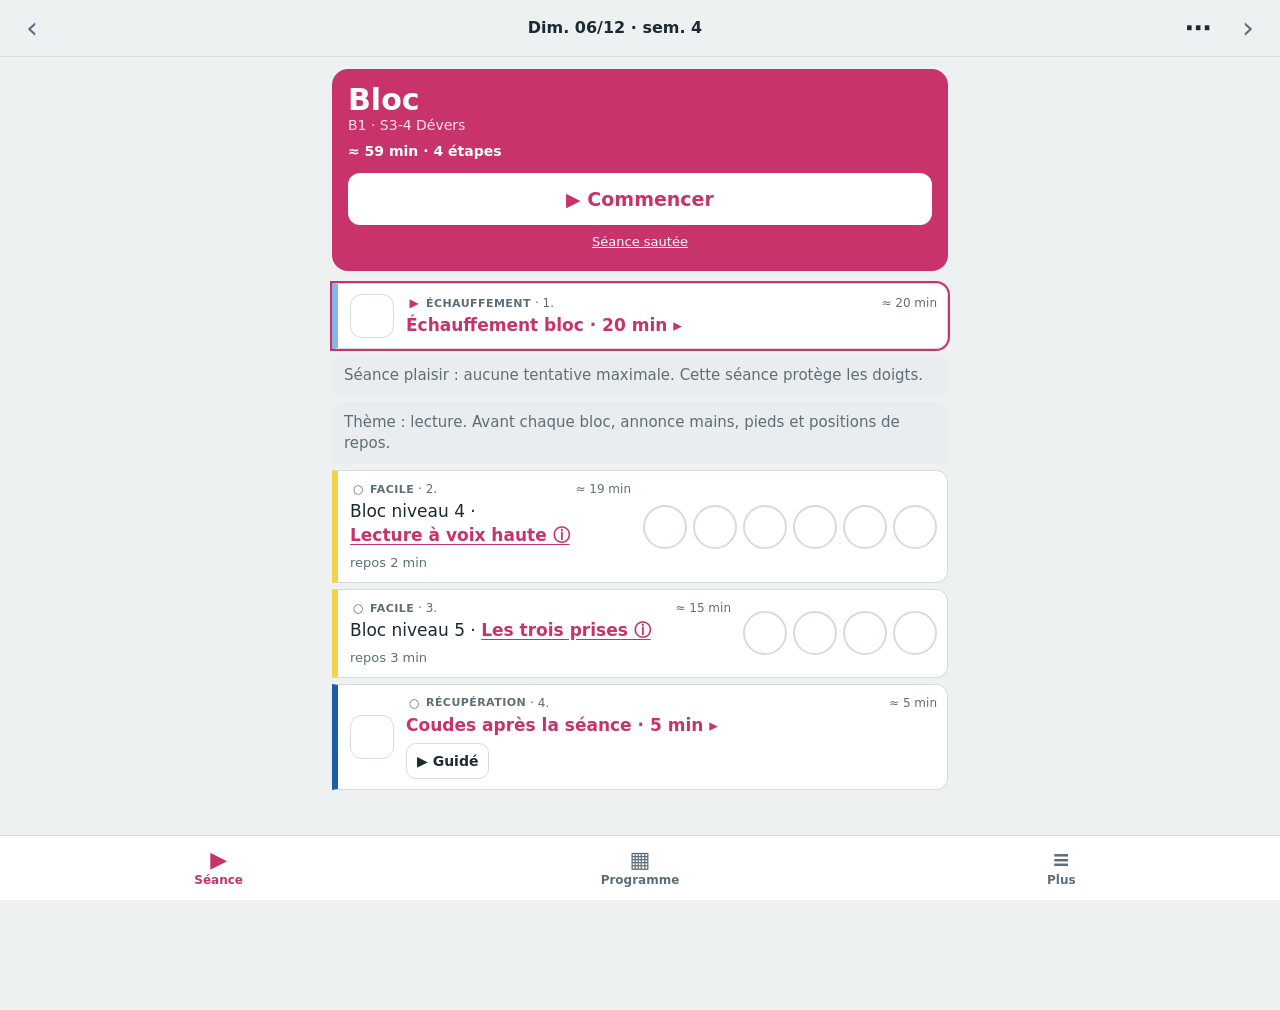
==== commit 43edc51d: "Add files via upload" ====
--- a/index.html
+++ b/index.html
@@ -52,7 +52,7 @@
 <!-- Trois onglets : Séance, Semaine, Plus -->
 <nav id="onglets">
   <button data-onglet="seance"><span class="ic">▶</span>Séance</button>
-  <button data-onglet="semaine"><span class="ic">▦</span>Semaine</button>
+  <button data-onglet="semaine"><span class="ic">▦</span>Programme</button>
   <button data-onglet="plus"><span class="ic">≡</span>Plus<span id="pastille-plus"></span></button>
 </nav>
 
--- a/style.css
+++ b/style.css
@@ -278,3 +278,85 @@
 .panneau-titre { display:flex; justify-content:space-between; align-items:center; padding:0 16px; text-align:left; background:var(--carte); font-size:17px; }
 .carte-modele.choisi, .tuile.choisi { font-weight:inherit; }
 .carte-modele.choisi .cm-nom, .tuile.choisi { font-weight:700; }
+
+/* ---------- Version 4.1 : résultat enrichi, récupération, feux verts ---------- */
+.segment button { font-size:14px; padding:0 4px; }
+.pastilles { display:flex; flex-wrap:wrap; gap:8px; margin-bottom:8px; }
+.pastille { width:36px; height:36px; border-radius:50%; border:2px solid var(--bord); padding:0; }
+.pastille.choisi { outline:3px solid var(--act); outline-offset:2px; border-color:var(--carte); }
+.maintenant-alerte { background:var(--attention); color:#fff; font-weight:700; font-size:14px; border-radius:10px; padding:6px 10px; margin-bottom:8px; }
+.lien-blanc { border:none; background:none; color:#fff; font-size:13px; text-decoration:underline; padding:0 0 6px; }
+.a-eviter { display:inline-block; font-size:11px; font-weight:700; text-transform:uppercase; color:#fff; background:var(--attention); border-radius:6px; padding:1px 6px; }
+.feu-rappel { font-size:13px; margin-top:6px; padding:4px 8px; border-radius:8px; background:var(--info); color:var(--doux); }
+.feu-rappel.ok { background:#DFF3E0; color:#2F6E33; }
+.carte.feux summary { font-size:17px; padding:2px 0; }
+.feu-ligne { padding:10px 0 4px; border-top:1px solid var(--bord); margin-top:8px; }
+.feu-titre { font-weight:700; margin-bottom:4px; }
+.feu-critere { display:flex; justify-content:space-between; gap:8px; font-size:14px; color:var(--doux); }
+.feu-ok { color:var(--fait); font-weight:700; }
+.feu-barre { height:6px; border-radius:3px; background:var(--info); margin:3px 0 6px; overflow:hidden; }
+.feu-barre span { display:block; height:100%; background:var(--fait); border-radius:3px; }
+.rappel-peau { background:var(--info); border-radius:10px; padding:8px 10px; font-size:14px; }
+
+/* ---------- Version 5.0 : forme du jour, bilan de compétences ---------- */
+.forme { font-weight:700; font-size:14px; border-radius:10px; padding:6px 10px; margin-bottom:8px; color:#fff; }
+.forme-vert { background:var(--fait); }
+.forme-orange { background:var(--attention); }
+.forme-rouge { background:var(--danger); }
+#fond-modal .forme { margin-top:12px; }
+.petit-segment button { font-size:13px; min-height:38px; padding:0; }
+.carte.competences { border-left:6px solid var(--act); }
+
+/* ---------- Version 5.1 ---------- */
+/* Bandeau : version et ▶ Commencer en haut */
+.segment-bandeau { margin-top:12px; border-color:rgba(255,255,255,.6); }
+.segment-bandeau button { color:#fff; font-weight:600; }
+.segment-bandeau button.choisi { background:#fff; color:var(--act); }
+.bandeau-seance .commencer { display:block; width:100%; min-height:52px; margin-top:12px; font-size:19px; font-weight:800; background:#fff; border:none; color:var(--act); border-radius:12px; }
+.bandeau-seance .lien-blanc { display:block; margin:8px auto 0; }
+.bandeau-repos { background:var(--repos); }
+/* Carte Maintenant : temps de séance, chrono du passage, minuteur intégré */
+.maintenant-temps { font-size:12px; color:rgba(255,255,255,.85); font-variant-numeric:tabular-nums; margin-bottom:4px; }
+.maintenant-temps:empty { display:none; }
+.chrono-passage { margin:6px 0 2px; }
+.chrono-passage #chrono-passage { font-size:30px; font-weight:700; font-variant-numeric:tabular-nums; }
+.chrono-passage .petit { color:rgba(255,255,255,.85); }
+.maintenant.avec-minuteur .chrono-passage, .maintenant.avec-minuteur .choix-carte { display:none; }
+.maintenant.phase-repos { background:var(--repos); }
+.maintenant.bientot { background:var(--attention); }
+.maintenant.fini { background:var(--fait); }
+#minuteur.integre:not(.plein) { position:relative; left:auto; right:auto; bottom:auto; z-index:auto; background:transparent; box-shadow:none; padding:4px 0 0; border-radius:0; }
+#minuteur.integre:not(.plein) #mn-coins { top:0; right:0; }
+/* Pastille du minuteur sur les autres écrans */
+#minuteur.mini { flex-direction:row; align-items:center; gap:8px; padding:8px 14px; border-radius:30px; left:auto; right:12px; min-width:160px; }
+#minuteur.mini #mn-ctrl, #minuteur.mini #mn-fait, #minuteur.mini #mn-anneau, #minuteur.mini #mn-suivant, #minuteur.mini #mn-ecoule, #minuteur.mini #mn-coins { display:none !important; }
+#minuteur.mini #mn-haut { padding-right:0; gap:8px; }
+#minuteur.mini #mn-temps { font-size:20px; }
+.repos-ligne { font-size:13px; color:var(--doux); align-self:center; }
+/* Onglet Programme */
+.vue-toggle { margin-bottom:12px; }
+.ligne-semaine { display:flex; align-items:center; gap:10px; width:100%; text-align:left; padding:10px 12px; margin-bottom:6px; background:var(--carte); }
+.ligne-semaine.actuelle { box-shadow:0 0 0 2px var(--marque); }
+.ls-num { font-weight:800; width:34px; flex:none; }
+.ls-texte { flex:1; min-width:0; display:flex; flex-direction:column; }
+.ls-dates { font-size:13px; color:var(--doux); }
+.ls-phase { font-weight:600; font-size:15px; }
+.ls-etats { display:flex; gap:3px; flex:none; }
+.mini-etat { width:20px; height:20px; border-radius:50%; font-size:11px; display:flex; align-items:center; justify-content:center; border:2px solid var(--act, var(--bord)); color:var(--doux); }
+.mini-etat.fait { background:var(--fait); border-color:var(--fait); color:#fff; }
+.mini-etat.saute { border-color:var(--bord); color:var(--danger); }
+.carte-mesures { display:flex; justify-content:space-between; align-items:center; width:100%; padding:12px 14px; margin-bottom:12px; background:var(--carte); text-align:left; font-weight:600; }
+/* Feux verts en couleur */
+.feu-pastille { display:inline-block; width:12px; height:12px; border-radius:50%; background:var(--bord); margin-right:6px; vertical-align:middle; }
+.feu-pastille.vert { background:var(--fait); }
+.feu-pastille.info { background:var(--act, var(--marque)); }
+.carte.feux.avec-vert { border-left:6px solid var(--fait); }
+.feu-ligne.ok .feu-titre { color:var(--fait); }
+.feu-badge { font-size:11px; font-weight:700; color:#fff; background:var(--fait); border-radius:6px; padding:1px 6px; margin-left:4px; }
+.feu-barre span { background:var(--bord); }
+.feu-barre span.ok { background:var(--fait); }
+.feu-barre.info span { background:var(--act, var(--marque)); }
+.feu-barre:not(.info) span:not(.ok) { background:#9AA5AD; }
+/* Bibliothèque : fil d'Ariane */
+.fil-ariane { font-size:14px; color:var(--doux); margin:2px 0 10px; }
+.fil-ariane .lien { font-size:14px; }
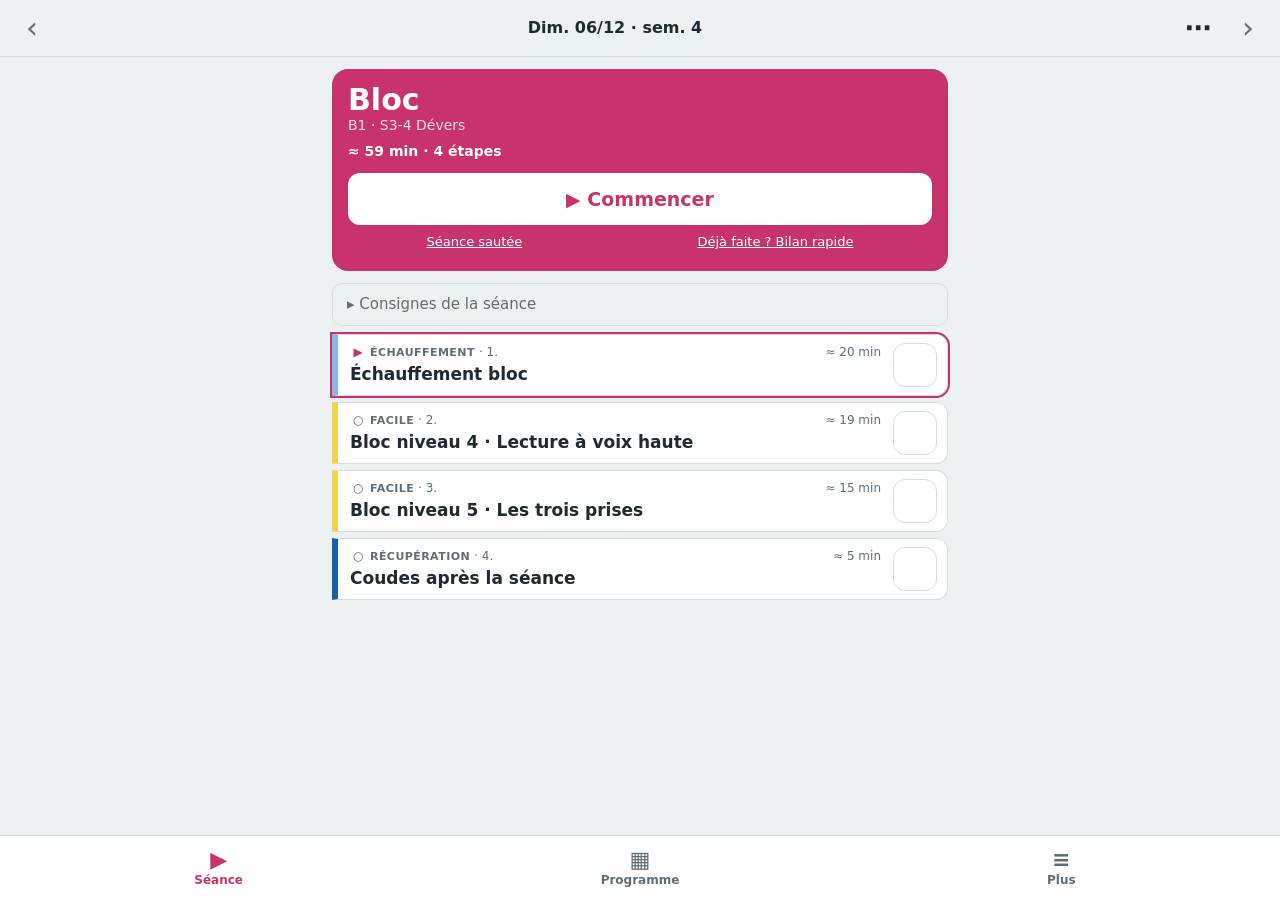
==== commit 13a06120: "Add files via upload" ====
--- a/index.html
+++ b/index.html
@@ -44,6 +44,7 @@
   </div>
   <!-- Valider la prochaine étape sans quitter le minuteur -->
   <button id="mn-fait"></button>
+  <button data-mn="stop" id="mn-arreter">■ Arrêter le repos</button>
 </div>
 
 <!-- Bandeau après chaque passage -->
--- a/style.css
+++ b/style.css
@@ -360,3 +360,89 @@
 /* Bibliothèque : fil d'Ariane */
 .fil-ariane { font-size:14px; color:var(--doux); margin:2px 0 10px; }
 .fil-ariane .lien { font-size:14px; }
+
+/* ---------- Version 5.2 : salles, voies, temps réels ---------- */
+.pastille-mini { display:inline-block; width:12px; height:12px; border-radius:50%; border:1px solid var(--bord); vertical-align:middle; margin-right:4px; }
+.voies-salle { display:flex; flex-direction:column; gap:6px; max-height:240px; overflow-y:auto; margin-bottom:6px; }
+.voie-salle { text-align:left; padding:8px 10px; min-height:44px; background:transparent; }
+.voie-salle.nouvelle { color:var(--act); font-weight:700; border-style:dashed; }
+.secteur { display:flex; justify-content:space-between; align-items:center; gap:8px; padding:8px 0; border-bottom:1px solid var(--bord); }
+.ajout-secteur { display:flex; gap:6px; margin:8px 0; }
+.ajout-secteur input { flex:1; } .ajout-secteur select { width:auto; } .ajout-secteur button { padding:0 12px; }
+.echelle-table { display:flex; flex-wrap:wrap; gap:6px 12px; margin:8px 0 12px; font-size:15px; }
+.echelle-table select { width:auto; padding:4px 6px; }
+.temps-reels { margin:10px 0; } .temps-reels summary { color:var(--act); font-weight:600; padding:6px 0; }
+.heures { display:flex; gap:12px; margin:8px 0; } .heures label { flex:1; font-size:14px; color:var(--doux); }
+.temps-etape { display:flex; justify-content:space-between; align-items:center; gap:10px; padding:6px 0; border-bottom:1px solid var(--bord); font-size:15px; }
+.temps-etape input { width:80px; text-align:center; }
+.temps-etape .compteur span { min-width:50px; }
+.secteur .choix { flex-wrap:nowrap; flex:none; } .secteur > div:first-child { min-width:0; }
+
+/* ---------- Version 5.3 : fiche de salle ---------- */
+#prec.retour-entete { color:var(--act); }
+.onglets-salle { margin-bottom:12px; }
+.mur { background:var(--carte); border:1px solid var(--bord); border-radius:12px; padding:10px 12px; margin-bottom:10px; }
+.mur-titre { font-weight:700; font-size:14px; margin-bottom:6px; }
+.mur-ligne { display:flex; align-items:center; gap:8px; font-size:14px; margin:3px 0; }
+.mur-cot { width:28px; font-weight:700; text-align:right; }
+.mur-barre { flex:1; height:10px; border-radius:5px; background:var(--info); overflow:hidden; }
+.mur-barre span { display:block; height:100%; background:var(--fait); }
+.filtres-salle { margin:12px 0 4px; }
+.groupe-secteur { margin:12px 0 6px; }
+.tuiles-voies { display:grid; grid-template-columns:repeat(4, minmax(0, 1fr)); gap:6px; }
+.tuile-voie { position:relative; display:flex; flex-direction:column; align-items:center; padding:6px 4px; min-height:64px; border-top:6px solid var(--bord); border-radius:10px; background:var(--carte); }
+.tuile-voie.demontee { opacity:.45; }
+.t-cot { font-size:20px; font-weight:800; line-height:1.1; }
+.t-etat { font-size:11px; color:var(--doux); }
+.t-ok { color:var(--fait); font-weight:700; }
+.t-nom { font-size:11px; color:var(--doux); white-space:nowrap; overflow:hidden; text-overflow:ellipsis; max-width:100%; }
+.t-etoile { position:absolute; top:2px; right:4px; color:var(--attention); font-size:13px; }
+.ajout-ok { color:var(--fait); font-weight:700; text-align:center; }
+.ligne-menu.choisi { box-shadow:0 0 0 2px var(--act); }
+
+/* ---------- Version 5.3 : modifier le programme ---------- */
+.outils-semaine { display:block; margin:0 0 8px; font-size:14px; }
+.outil { border-top:1px solid var(--bord); padding:10px 0; }
+.ligne-outil { display:flex; align-items:center; gap:8px; flex-wrap:wrap; font-size:14px; }
+.ligne-outil .principal { margin-left:auto; padding:0 14px; min-height:40px; }
+.ed-ligne { border:1px solid var(--bord); border-radius:10px; padding:8px 10px; margin-bottom:6px; display:flex; justify-content:space-between; align-items:center; gap:8px; background:var(--carte); }
+.ed-action { display:block; }
+.ed-haut { display:flex; justify-content:space-between; align-items:center; gap:8px; }
+.ed-version { background:var(--info); }
+.ed-fleches { display:flex; gap:4px; flex:none; }
+.ed-fleches button { width:34px; height:34px; padding:0; background:transparent; }
+.ed-reglages { display:flex; flex-wrap:wrap; gap:6px; align-items:center; margin-top:6px; }
+.ed-reglages select { width:auto; padding:6px; font-size:14px; }
+.ed-reglages .compteur button { width:36px; height:34px; }
+.ed-reglages .compteur span { min-width:36px; }
+.ed-ajouts { display:flex; flex-direction:column; gap:6px; margin-top:10px; }
+.ed-texte { min-height:320px; font-family:ui-monospace, Menlo, monospace; font-size:13px; }
+
+/* ---------- Version 5.4 : suivi léger, bilan rapide ---------- */
+.choix-bas { margin-top:6px; }
+.choix-bas button { flex:1; min-height:40px !important; font-size:14px; }
+.mode-suivi { display:block; margin:8px auto 0; font-size:12px; }
+.liens-bandeau { display:flex; justify-content:center; gap:18px; flex-wrap:wrap; }
+#mn-arreter { width:100%; min-height:44px; background:transparent; border:1.5px solid rgba(255,255,255,.75); color:#fff; font-weight:800; }
+#minuteur.plein #mn-arreter { min-height:60px; font-size:19px; }
+#minuteur.mini #mn-arreter { display:none !important; }
+.ligne.compacte { padding:8px 10px 8px 12px; }
+.ligne.compacte .titre-compact { font-weight:600; }
+.ligne.compacte.finie .titre-compact { text-decoration:line-through; text-decoration-color:var(--doux); }
+.liens-recup { text-align:center; margin:10px 0 2px; font-size:14px; }
+.plus-details { margin:10px 0; } .plus-details summary { color:var(--act); font-weight:600; padding:6px 0; }
+.br-etape { border-bottom:1px solid var(--bord); padding:8px 0; }
+.br-titre { font-size:15px; margin-bottom:6px; }
+.br-reglage { display:flex; flex-wrap:wrap; gap:8px; align-items:center; }
+.br-reglage .segment { flex:1; min-width:220px; }
+.grille-cot { border:1px solid var(--bord); border-radius:12px; overflow:hidden; }
+.gc-tete, .gc-ligne { display:grid; grid-template-columns:44px 1fr 1fr; gap:8px; align-items:center; padding:6px 10px; }
+.gc-tete { background:var(--info); font-size:13px; color:var(--doux); }
+.gc-ligne { border-top:1px solid var(--bord); }
+.gc-ligne.rempli { background:var(--info); }
+.gc-ligne .compteur button { width:38px; height:36px; }
+.gc-ligne .compteur span { min-width:26px; }
+.tuile-voie.br-ok { box-shadow:0 0 0 3px var(--fait); }
+.tuile-voie.br-ko { box-shadow:0 0 0 3px var(--doux); opacity:.8; }
+.carte.a-completer { border-left:6px solid var(--attention); }
+.carte.a-completer .choix { margin-top:8px; }
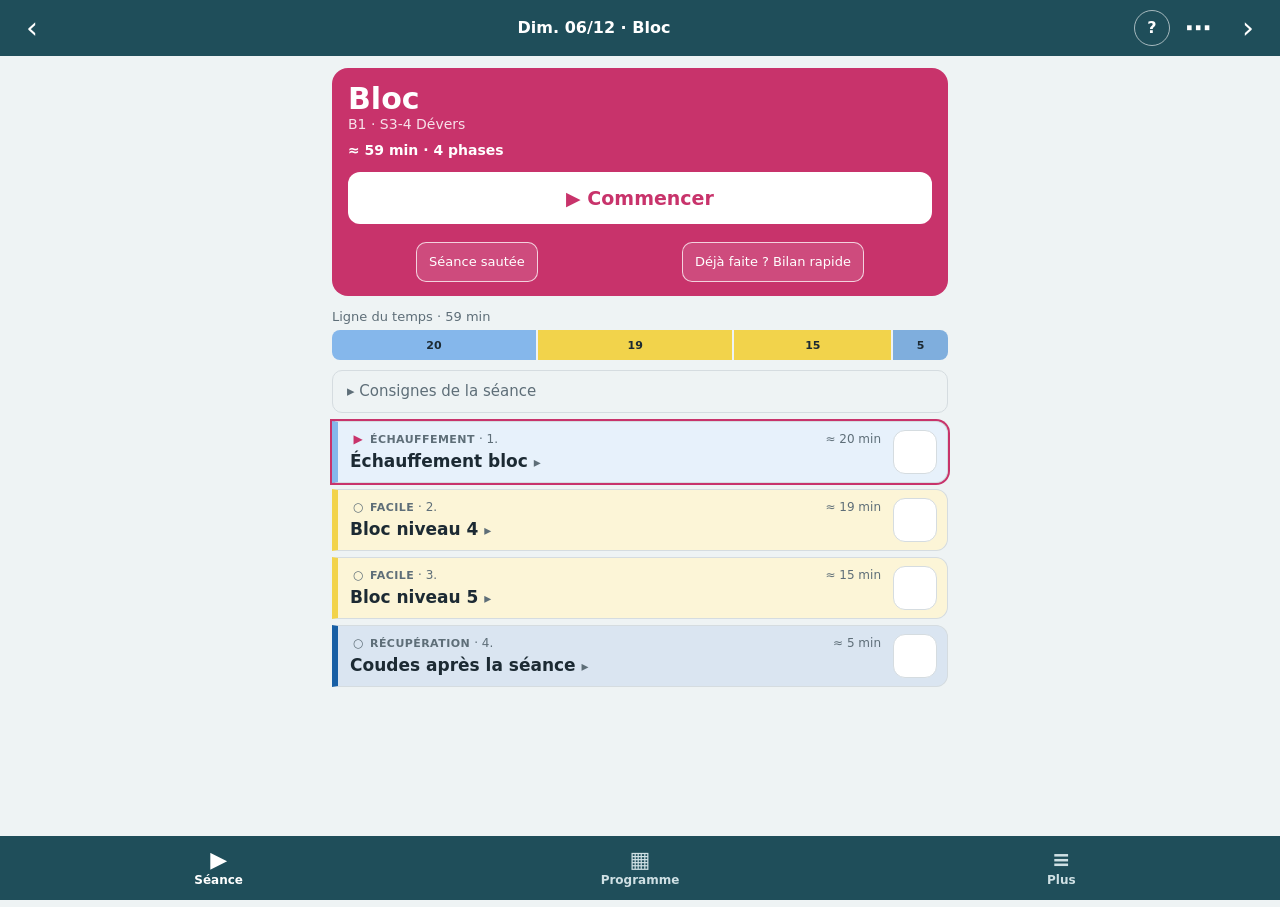
==== commit 811fbb6c: "Add files via upload" ====
--- a/index.html
+++ b/index.html
@@ -23,7 +23,8 @@
     <!-- Temps écoulé, durée prévue et heure de fin estimée -->
     <div id="infos-seance"></div>
   </div>
-  <button id="btn-menu" aria-label="Menu de la séance">⋯</button>
+  <button id="btn-aide" aria-label="Aide sur cet écran">?</button>
+  <button id="btn-menu" aria-label="Menu">⋯</button>
   <button id="suiv" aria-label="Suivant">›</button>
 </header>
 
--- a/style.css
+++ b/style.css
@@ -446,3 +446,189 @@
 .tuile-voie.br-ko { box-shadow:0 0 0 3px var(--doux); opacity:.8; }
 .carte.a-completer { border-left:6px solid var(--attention); }
 .carte.a-completer .choix { margin-top:8px; }
+
+/* ---------- Version 5.5 : réorganisation ---------- */
+.choix-carte .principal-carte { flex:2; }
+.choix-carte button { min-height:50px; }
+.petits-boutons { display:flex; justify-content:space-around; flex-wrap:wrap; gap:4px; margin-top:8px; }
+.petits-boutons button { border:none; background:none; color:rgba(255,255,255,.9); font-size:13px; padding:6px 4px; min-height:36px; }
+.titre-etape { font-weight:600; }
+.panneau-etape { margin-top:8px; padding-top:8px; border-top:1px solid var(--bord); cursor:auto; }
+.panneau-etape p { margin:4px 0; font-size:15px; }
+.panneau-etape .choix { margin:8px 0; }
+.panneau-etape .ligne-outil { margin:6px 0; }
+.ligne.etape { cursor:pointer; }
+.choix-couleur { width:48px; height:42px; padding:2px; flex:none; }
+
+/* ---------- Version 6.0 ---------- */
+/* Couleur de l'app : barres du haut et du bas, fond légèrement teinté */
+:root { --app:#1F4E5A; --app-texte:#FFFFFF; --app-doux:#CFE0E4; }
+body { background:#EEF3F4; }
+@media (prefers-color-scheme: dark) { :root { --app:#163A43; --app-doux:#9DB8BF; } body { background:#121A1E; } }
+header { background:var(--app) !important; color:var(--app-texte); border-bottom:none !important; }
+header button, header #titre-date { color:var(--app-texte) !important; }
+#prec.retour-entete { color:var(--app-texte) !important; }
+#onglets { background:var(--app) !important; border-top:none !important; }
+#onglets button { color:var(--app-doux) !important; }
+#onglets button.actif, #onglets button[aria-current="page"] { color:var(--app-texte) !important; font-weight:800; }
+#onglets .pastille-export { box-shadow:0 0 0 2px var(--app); }
+/* Les étapes teintées en entier selon leur type */
+.ligne.etape.type-echauffement { background:color-mix(in srgb, #85B7EB 20%, var(--carte)); }
+.ligne.etape.type-securite { background:color-mix(in srgb, #E24B4A 14%, var(--carte)); }
+.ligne.etape.type-facile { background:color-mix(in srgb, #F2D34B 22%, var(--carte)); }
+.ligne.etape.type-effort { background:color-mix(in srgb, #993C1D 16%, var(--carte)); }
+.ligne.etape.type-recup { background:color-mix(in srgb, #185FA5 16%, var(--carte)); }
+/* Ligne du temps de la séance */
+.frise-titre { font-size:13px; color:var(--doux); margin:12px 0 4px; }
+.frise { display:flex; gap:2px; height:30px; border-radius:8px; overflow:hidden; margin-bottom:10px; }
+.frise-phase { min-width:6px; padding:0; border:none; border-radius:0; font-size:11px; font-weight:700; color:#1C2A33; min-height:0; }
+.frise-phase.type-echauffement { background:#85B7EB; } .frise-phase.type-securite { background:#E57373; } .frise-phase.type-facile { background:#F2D34B; }
+.frise-phase.type-effort { background:#D98A6A; } .frise-phase.type-recup { background:#7FAEDD; }
+.frise-phase.faite { opacity:.4; }
+.frise-phase.encours { outline:3px solid var(--texte); outline-offset:-3px; }
+/* Carte Maintenant : avancement de la phase */
+.barre-phase { height:8px; border-radius:4px; background:rgba(255,255,255,.3); margin:6px 0; overflow:hidden; }
+.barre-phase span { display:block; height:100%; background:#fff; }
+/* De vrais boutons pour tout ce qui se touche */
+.liens-bandeau .lien-blanc, [data-action="recup"].lien-blanc { border:1.5px solid rgba(255,255,255,.75); border-radius:10px; padding:8px 14px; min-height:40px; text-decoration:none; background:rgba(255,255,255,.12); }
+.liens-bandeau { margin-top:10px; gap:8px; }
+.liens-recup .lien, .panneau-etape .lien, .ed-ajouts .lien, .outils-semaine, .bilan-rapide-lien { display:inline-flex; align-items:center; justify-content:center; border:1.5px solid var(--bord); border-radius:10px;
+  padding:8px 14px; min-height:40px; text-decoration:none; background:var(--carte); color:var(--act, var(--marque)); font-weight:600; }
+.outils-semaine { display:flex; width:100%; margin:0 0 10px; }
+.liens-recup { display:flex; gap:8px; justify-content:center; }
+.ligne-pliee { border:1.5px solid var(--bord); border-radius:10px; }
+/* Grand affichage */
+body.grand .maintenant-titre { font-size:26px; line-height:1.2; }
+body.grand .maintenant .choix-carte button { min-height:66px; font-size:21px; }
+body.grand .maintenant-haut, body.grand .maintenant-suite { font-size:16px; }
+body.grand .petits-boutons button { font-size:16px; min-height:44px; }
+/* Mes progrès, bilan de la semaine */
+.tableau-progres { width:100%; border-collapse:collapse; background:var(--carte); border-radius:12px; overflow:hidden; margin-bottom:6px; }
+.tableau-progres th, .tableau-progres td { border:1px solid var(--bord); padding:10px; text-align:center; }
+.tableau-progres td { font-size:22px; font-weight:800; }
+.resume-progres { display:flex; gap:8px; margin:10px 0; }
+.resume-progres > div { flex:1; background:var(--carte); border:1px solid var(--bord); border-radius:12px; padding:10px; text-align:center; }
+.resume-progres b { display:block; font-size:24px; }
+.resume-progres span { font-size:12px; color:var(--doux); }
+.barres-charge { display:flex; align-items:flex-end; gap:6px; height:110px; }
+.barres-charge .bc { flex:1; display:flex; flex-direction:column; justify-content:flex-end; align-items:center; height:100%; }
+.barres-charge .bc span { width:100%; background:var(--marque); border-radius:4px 4px 0 0; min-height:2px; }
+.barres-charge .bc span.actuelle { background:var(--attention); }
+.barres-charge small { font-size:11px; color:var(--doux); }
+.carte.bilan-hebdo { border-left:6px solid var(--marque); }
+/* Salles */
+.ligne-secteur { display:flex; align-items:center; gap:6px; } .ligne-secteur .ligne-menu { flex:1; }
+.gc-cot { background:none; border:none; padding:0; min-height:36px; font-weight:800; text-align:left; color:var(--texte); }
+.gc-voies { padding:8px 10px; border-top:1px solid var(--bord); background:var(--carte); }
+.filtre-couleurs .pastille { width:30px; height:30px; }
+
+/* ---------- Version 6.1 ---------- */
+/* Zones tactiles d'au moins 44 px */
+.choix.compact button { min-height:44px; min-width:44px; }
+#mn-coins button { width:44px; height:44px; }
+.pastille { width:42px; height:42px; }
+.filtre-couleurs .pastille { width:36px; height:36px; }
+.petit-segment button { min-height:44px; }
+.ed-fleches button { width:44px; height:44px; }
+.ed-reglages .compteur button, .gc-ligne .compteur button { width:44px; height:44px; }
+.petits-boutons button { min-height:44px; padding:6px 8px; }
+.gc-cot { min-height:44px; }
+/* La case des étapes reste visible en mode sombre */
+@media (prefers-color-scheme: dark) {
+  .ligne.etape .case { border:2px solid rgba(255,255,255,.6); background:rgba(255,255,255,.08); }
+  .ligne.etape .case.ok { background:var(--fait); border-color:var(--fait); }
+}
+/* Pendant la séance, le bandeau se réduit à une ligne : la liste remonte */
+.bandeau-seance.reduit { padding:10px 14px; }
+.bandeau-seance.reduit h1 { font-size:20px; margin:0; display:inline; }
+.bandeau-seance.reduit .phase { display:inline; margin-left:8px; font-size:13px; opacity:.85; }
+.bandeau-seance.reduit .sous-titre { display:none; }
+
+/* ======================= Version 6.2 : une seule logique de couleurs ======================= */
+/* Couleur pleine = l'activité ; pastel = la même couleur adoucie (séance à venir) */
+:root { --c-repos:#9AA5AD; }
+/* Règle des boutons : tout ce qui se touche a un fond et une bordure */
+.lien { display:inline-flex; align-items:center; gap:4px; border:1.5px solid var(--bord); border-radius:10px; padding:6px 12px; min-height:40px;
+  background:var(--carte); color:var(--act, var(--marque)); text-decoration:none; font-weight:600; }
+.lien.petit { color:var(--doux); font-weight:600; font-size:14px; }
+.exo { display:inline-flex; align-items:center; border:1.5px solid var(--bord); border-radius:14px; padding:2px 10px; min-height:34px; margin:2px 0;
+  background:var(--carte); color:var(--texte); text-decoration:none; font-weight:600; font-size:.92em; }
+.lien-blanc { border:1.5px solid rgba(255,255,255,.75) !important; border-radius:10px; padding:6px 12px !important; min-height:40px; background:rgba(255,255,255,.12); text-decoration:none !important; }
+/* En-tête : aide contextuelle et retour au programme */
+#btn-aide { width:36px; height:36px; border-radius:50%; border:1.5px solid rgba(255,255,255,.6) !important; background:none; color:#fff; font-weight:800; font-size:16px; padding:0; flex:none; }
+#prec.retour-texte { font-size:15px; font-weight:700; white-space:nowrap; width:auto; padding:0 6px; }
+/* Séances de la semaine : pastel à venir, pleine une fois faite */
+.carte-seance { border-left:6px solid var(--act); background:color-mix(in srgb, var(--act) 14%, var(--carte)); }
+.carte-seance.faite { background:var(--act); border-left-color:var(--act); color:#fff; }
+.carte-seance.faite .cs-jour, .carte-seance.faite .cs-duree, .carte-seance.faite .petit-etiquette { color:rgba(255,255,255,.9); }
+.carte-seance.faite .etat-seance { background:rgba(255,255,255,.25); color:#fff; border:none; }
+.carte-seance.encours { box-shadow:0 0 0 2px var(--act); }
+.carte-seance.sautee { background:var(--carte); border-left-color:var(--c-repos); opacity:.75; }
+.carte-seance.sautee .cs-titre { text-decoration:line-through; }
+.carte-seance.aujourdhui { outline:3px solid var(--texte); outline-offset:-1px; }
+/* Programme : une semaine = une ligne, avec 7 cases colorées */
+.semaine-prog { margin-bottom:6px; border-radius:14px; }
+.semaine-prog.ouverte { background:var(--carte); border:1px solid var(--bord); padding:0 8px 10px; }
+.semaine-prog.actuelle > .ligne-semaine { box-shadow:0 0 0 2px var(--marque); }
+.semaine-prog.ouverte > .ligne-semaine { box-shadow:none; background:none; border:none; padding:10px 4px; }
+.ligne-semaine .chevron { color:var(--doux); flex:none; }
+.cases-semaine { display:flex; gap:3px; flex:none; }
+.case-jour { width:14px; height:22px; border-radius:4px; background:color-mix(in srgb, var(--act) 28%, var(--carte)); }
+.case-jour.vide { background:var(--info); }
+.case-jour.faite { background:var(--act); }
+.case-jour.sautee { background:var(--c-repos); }
+.case-jour.facult:not(.faite) { opacity:.5; }
+.case-jour.auj { outline:2px solid var(--texte); outline-offset:1px; }
+.bande-jours { display:flex; gap:4px; margin:4px 0 10px; }
+.bande-jours .jour { flex:1; min-width:0; display:flex; flex-direction:column; align-items:center; gap:1px; padding:6px 0; min-height:62px; border-radius:10px;
+  border:none; background:color-mix(in srgb, var(--act) 22%, var(--carte)); color:var(--texte); }
+.bande-jours .jour.vide { background:var(--info); color:var(--doux); }
+.bande-jours .jour.faite { background:var(--act); color:#fff; }
+.bande-jours .jour.sautee { background:var(--c-repos); color:#fff; }
+.bande-jours .jour.facult:not(.faite) { opacity:.6; }
+.bande-jours .jour.auj { outline:3px solid var(--texte); outline-offset:-1px; }
+.j-lettre { font-size:12px; font-weight:700; } .j-date { font-size:17px; font-weight:800; } .j-etat { font-size:13px; height:16px; }
+.a-faire { border:1px solid color-mix(in srgb, var(--attention) 45%, var(--bord)); border-left:6px solid var(--attention); border-radius:0 12px 12px 0; background:var(--carte); padding:10px; margin-bottom:10px; }
+.a-faire > button { display:block; width:100%; text-align:left; margin-top:6px; min-height:44px; padding:8px 12px; border:1.5px solid var(--bord); border-radius:10px; background:var(--fond); font-weight:600; }
+.a-faire .resume-progres { margin:8px 0 2px; }
+/* Carte Maintenant : une ligne qui se déplie */
+.maintenant-haut { width:100%; border:none; background:none; padding:0; min-height:30px; color:rgba(255,255,255,.92); text-align:left; }
+.maintenant-details { background:rgba(255,255,255,.14); border-radius:10px; padding:8px 10px; margin:6px 0; font-size:13px; display:flex; flex-direction:column; gap:3px; }
+.maintenant-details .maintenant-temps { margin:0; }
+/* Récupération en un appui */
+.ressentis { display:flex; gap:8px; margin-bottom:10px; }
+.ressenti { flex:1; display:flex; flex-direction:column; align-items:center; gap:4px; padding:10px 4px; min-height:84px; font-size:13px; font-weight:700; border:1.5px solid var(--bord); border-radius:14px; background:var(--carte); }
+.ressenti .ic { font-size:30px; line-height:1; }
+.ressenti.choisi { border-color:var(--act); background:color-mix(in srgb, var(--act) 16%, var(--carte)); box-shadow:0 0 0 2px var(--act); }
+/* Étape dépliée : contenu à gauche, actions en colonne à droite */
+.panneau-etape { display:flex; gap:10px; align-items:flex-start; }
+.pe-gauche { flex:1; min-width:0; display:flex; flex-direction:column; gap:6px; align-items:flex-start; }
+.pe-gauche p { margin:0; }
+.actions-etape { display:flex; flex-direction:column; gap:6px; width:76px; flex:none; }
+.actions-etape button { display:flex; flex-direction:column; align-items:center; gap:2px; padding:6px 0; min-height:52px; font-size:17px; border:1.5px solid var(--bord); border-radius:10px; background:var(--carte); color:var(--texte); }
+.actions-etape button span { font-size:11px; font-weight:700; }
+.actions-etape button.fait { background:var(--fait); border-color:var(--fait); color:#fff; }
+.actions-etape button.choisi { border-color:var(--texte); }
+/* Tuiles de voies : toute la couleur de la prise */
+.tuile-voie.pleine .t-etat, .tuile-voie.pleine .t-nom { color:inherit; opacity:.92; }
+.tuile-voie.pleine { border-top:none; }
+.tuile-voie.selection { outline:3px solid var(--texte); outline-offset:2px; transform:scale(1.04); }
+.tuile-voie.ici { border:2px dashed var(--doux); background:none; color:var(--doux); }
+/* Mur de la salle */
+.barre-mur { display:flex; gap:8px; align-items:center; margin:10px 0 4px; }
+.barre-mur .filtres-salle { flex:1; margin:0; }
+.barre-mur > button { flex:none; min-height:44px; padding:0 12px; border:1.5px solid var(--bord); border-radius:10px; background:var(--carte); font-weight:700; }
+.aide-ranger { background:var(--info); border-radius:10px; padding:8px 10px; font-size:14px; }
+.projets { display:flex; flex-direction:column; gap:6px; margin:8px 0; }
+.tete-secteur { display:flex; align-items:center; gap:6px; margin:14px 0 6px; }
+.ts-nom { flex:1; min-width:0; display:flex; flex-direction:column; align-items:flex-start; text-align:left; padding:6px 10px; min-height:44px; border:1.5px solid var(--bord); border-radius:10px; background:var(--carte); }
+.ts-nom .petit { font-weight:500; }
+.ts-btn { width:44px; height:44px; flex:none; border:1.5px solid var(--bord); border-radius:10px; background:var(--carte); font-size:18px; font-weight:800; padding:0; }
+#modal h2 .pastille-mini { width:16px; height:16px; }
+.actions .danger { color:var(--danger); }
+/* Étape dépliée : la colonne d'actions remplace la case et les ronds */
+.ligne.etape:has(.panneau-etape) > .case, .ligne.etape:has(.panneau-etape) > .ronds { display:none; }
+/* Formulaires d'ajout : le champ texte sur sa propre ligne */
+.ajout-secteur { flex-wrap:wrap; }
+.ajout-secteur input[type=text] { flex:1 1 100%; }
+.ajout-secteur select { flex:1; }
